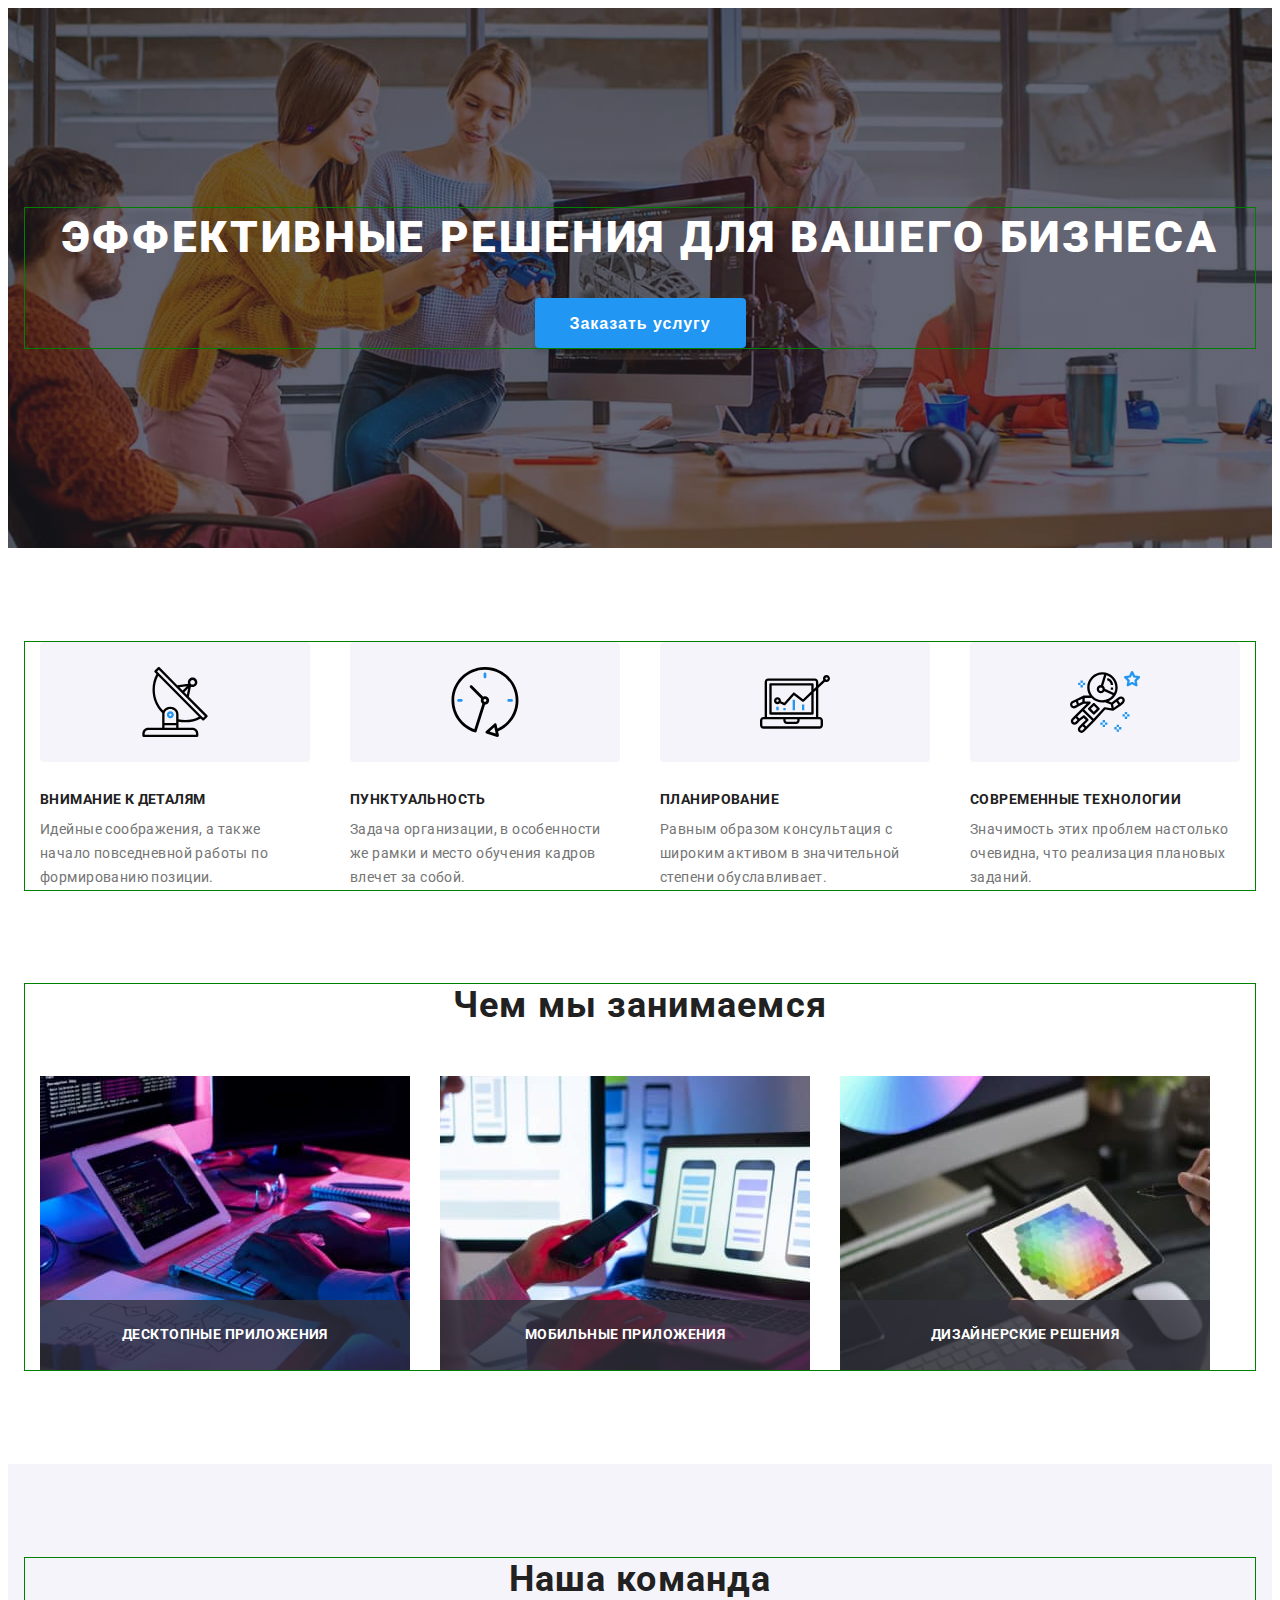
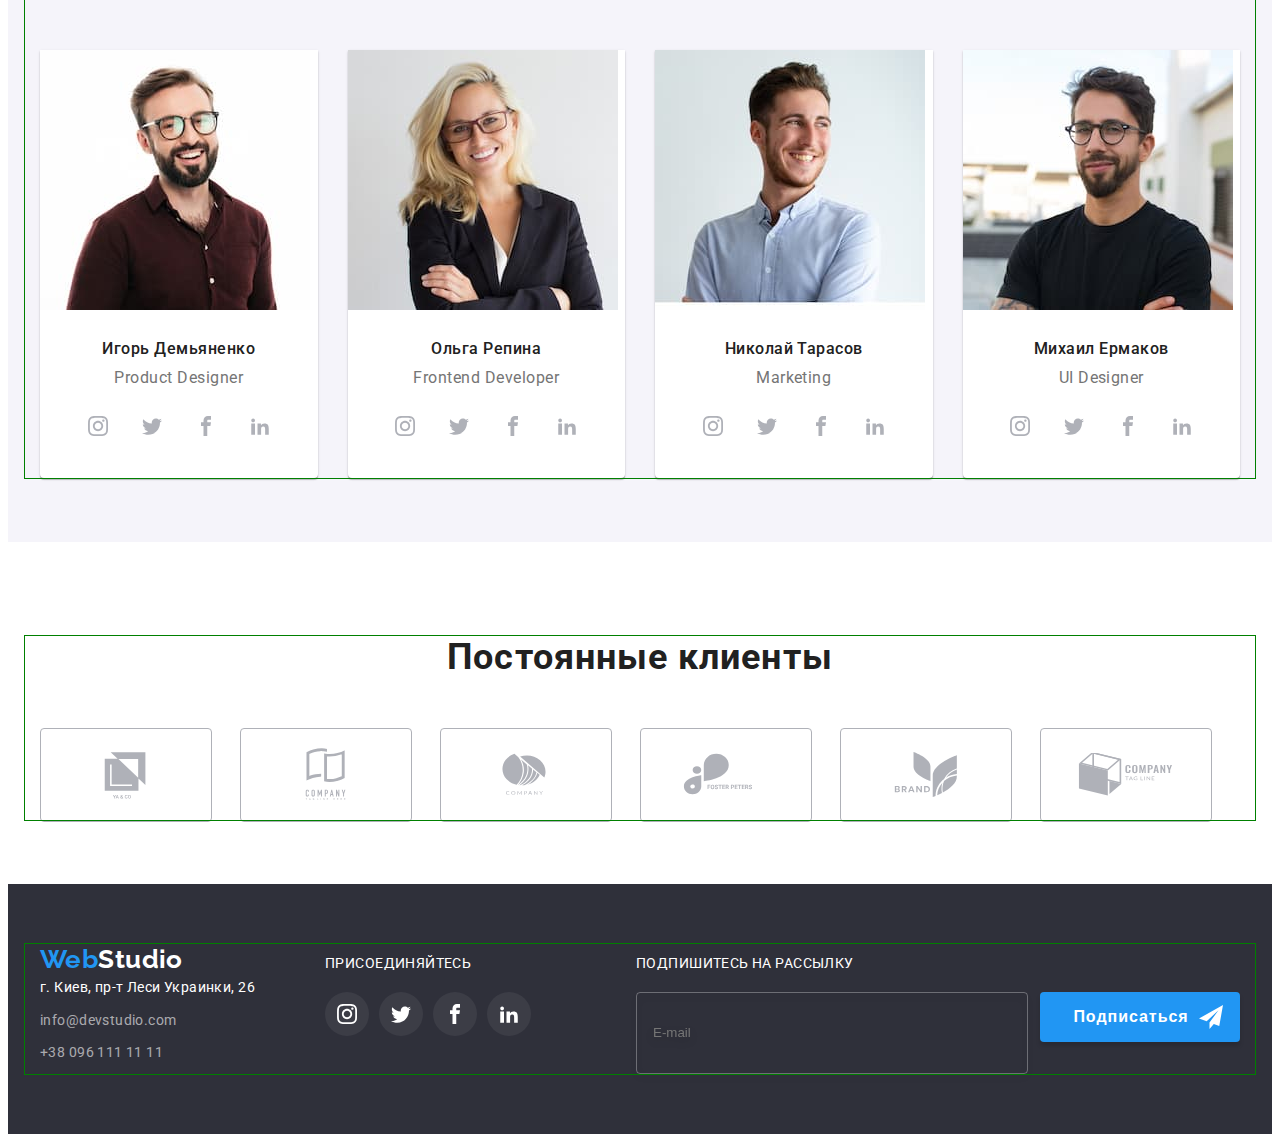
==== index.html @ 15cbffba "создает адаптив" ====
<!DOCTYPE html>
<html lang="ru">
  <head>
    <meta charset="UTF-8" />
    <meta http-equiv="X-UA-Compatible" content="IE=edge" />
    <meta name="viewport" content="width=, initial-scale=1.0" />
    <title>Студия</title>
    <link
      href="https://fonts.googleapis.com/css2?family=Raleway:wght@700&family=Roboto:wght@400;500;700;900&display=swap"
      rel="stylesheet"
    />
    <link
      rel="stylesheet"
      href="https://cdnjs.cloudflare.com/ajax/libs/modern-normalize/1.1.0/modern-normalize.min.css"
      integrity="sha512-wpPYUAdjBVSE4KJnH1VR1HeZfpl1ub8YT/NKx4PuQ5NmX2tKuGu6U/JRp5y+Y8XG2tV+wKQpNHVUX03MfMFn9Q=="
      crossorigin="anonymous"
      referrerpolicy="no-referrer"
    />
    <link rel="stylesheet" href="./css/style.css" />
    <link rel="stylesheet" href="./css/main.min.css" />
  </head>
  <body>
    <!--навігація сайту-->
    <!-- <header class="header">
      <div class="container container__header">
        <nav class="nav">
          <a href="/" class="logo"
            >Web<span class="logo__darck">Studio</span>
          </a>
          <ul class="site-nav">
            <li class="site-nav__item">
              <a
                href="./index.html"
                class="site-nav__link site-nav__link-current"
                >Студия</a
              >
            </li>
            <li class="site-nav__item">
              <a href="./portfolio.html" class="site-nav__link">Портфолио</a>
            </li>
            <li class="site-nav__item">
              <a href="#" class="site-nav__link">Контакти</a>
            </li>
          </ul>
        </nav>

        <ul class="contacts">
          <li class="contact__item">
            <a href="mailto:info@devstudio.com" class="contact__link">
              <svg class="contact__icon" width="16" height="12">
                <use href="./images/icons.svg#icon-mail"></use>
              </svg>
              info@devstudio.com</a
            >
          </li>
          <li class="contact__item">
            <a href="tel:+380961111111" class="contact__link">
              <svg class="contact__icon" width="10" height="16">
                <use href="./images/icons.svg#icon-tel"></use>
              </svg>
              +38 096 111 11 11</a
            >
          </li>
        </ul>
      </div>
    </header> -->

    <!--main-->

    <main>
      <section class="hero-content">
        <div class="container">
          <h1 class="hero-content__title">
            Эффективные решения для вашего бизнеса
          </h1>
          <button type="button" class="btn" data-modal-open>
            Заказать услугу
          </button>
        </div>
      </section>

      <section class="section">
        <div class="container">
          <h2 class="section__title visually-hidden">Особенности</h2>
          <ul class="preference">
            <li class="preference__item">
              <div class="preference__box">
                <svg width="70" height="70">
                  <use href="./images/icons.svg#icon-antenna-1"></use>
                </svg>
              </div>
              <h3 class="preference__title">Внимание к деталям</h3>
              <p class="preference__text">
                Идейные соображения, а также начало повседневной работы по
                формированию позиции.
              </p>
            </li>
            <li class="preference__item">
              <div class="preference__box">
                <svg width="70" height="70">
                  <use href="./images/icons.svg#icon-clock"></use>
                </svg>
              </div>
              <h3 class="preference__title">Пунктуальность</h3>
              <p class="preference__text">
                Задача организации, в особенности же рамки и место обучения
                кадров влечет за собой.
              </p>
            </li>
            <li class="preference__item">
              <div class="preference__box">
                <svg width="70" height="70">
                  <use href="./images/icons.svg#icon-vector"></use>
                </svg>
              </div>
              <h3 class="preference__title">Планирование</h3>
              <p class="preference__text">
                Равным образом консультация с широким активом в значительной
                степени обуславливает.
              </p>
            </li>
            <li class="preference__item">
              <div class="preference__box">
                <svg width="70" height="70">
                  <use href="./images/icons.svg#icon-astronaut"></use>
                </svg>
              </div>
              <h3 class="preference__title">Современные технологии</h3>
              <p class="preference__text">
                Значимость этих проблем настолько очевидна, что реализация
                плановых заданий.
              </p>
            </li>
          </ul>
        </div>
      </section>

      <!------НАШИ РАБОТЫ-------->

      <section class="section section--no-padding-top section__employment">
        <div class="container">
          <h2 class="section__title">Чем мы занимаемся</h2>

          <ul class="employment">
            <li class="employment__item">
              <img
                src="./images/img-1.jpg"
                alt="Десктопные приложения"
                width="370"
              />
              <h3 class="employment__title">Десктопные приложения</h3>
            </li>
            <li class="employment__item">
              <img
                src="./images/img-2.jpg"
                alt="Мобильные приложения"
                width="370"
              />
              <h3 class="employment__title">Мобильные приложения</h3>
            </li>
            <li class="employment__item">
              <img
                src="./images/img-3.jpg"
                alt="Дизайнерские решения"
                width="370"
              />
              <h3 class="employment__title">Дизайнерские решения</h3>
            </li>
          </ul>
        </div>
      </section>

      <!--команда-->

      <section class="section section--other-bcg">
        <div class="container">
          <h2 class="section__title">Наша команда</h2>
          <ul class="team">
            <li class="team__item">
              <img
                src="./images/img-4.jpg"
                alt="фото Игоря Демьяненко"
                width=""
                class="team__foto"
              />
              <div class="team__box">
                <h3 class="team__title">Игорь Демьяненко</h3>
                <p class="team__text">Product Designer</p>

                <ul class="soc-list">
                  <li class="soc-list__item">
                    <a href="" class="soc-list__link">
                      <svg class="soc-list__icon" width="20" height="20">
                        <use href="./images/icons.svg#icon-instagram"></use>
                      </svg>
                    </a>
                  </li>

                  <li class="soc-list__item">
                    <a href="" class="soc-list__link">
                      <svg class="soc-list__icon" width="20" height="20">
                        <use href="./images/icons.svg#icon-twitter1"></use>
                      </svg>
                    </a>
                  </li>

                  <li class="soc-list__item">
                    <a href="" class="soc-list__link">
                      <svg class="soc-list__icon" width="20" height="20">
                        <use href="./images/icons.svg#icon-facebook1"></use>
                      </svg>
                    </a>
                  </li>

                  <li class="soc-list__item">
                    <a href="" class="soc-list__link">
                      <svg class="soc-list__icon" width="20" height="20">
                        <use href="./images/icons.svg#icon-linkedin"></use>
                      </svg>
                    </a>
                  </li>
                </ul>
              </div>
            </li>
            <li class="team__item">
              <img
                src="./images/img-5.jpg"
                alt="фото Ольги Репиной"
                width="270"
              />
              <div class="team__box">
                <h3 class="team__title">Ольга Репина</h3>
                <p class="team__text">Frontend Developer</p>

                <ul class="soc-list">
                  <li class="soc-list__item">
                    <a href="" class="soc-list__link">
                      <svg class="soc-list__icon" width="20" height="20">
                        <use href="./images/icons.svg#icon-instagram"></use>
                      </svg>
                    </a>
                  </li>

                  <li class="soc-list__item">
                    <a href="" class="soc-list__link">
                      <svg class="soc-list__icon" width="20" height="20">
                        <use href="./images/icons.svg#icon-twitter1"></use>
                      </svg>
                    </a>
                  </li>

                  <li class="soc-list__item">
                    <a href="" class="soc-list__link">
                      <svg class="soc-list__icon" width="20" height="20">
                        <use href="./images/icons.svg#icon-facebook1"></use>
                      </svg>
                    </a>
                  </li>

                  <li class="soc-list__item">
                    <a href="" class="soc-list__link">
                      <svg class="soc-list__icon" width="20" height="20">
                        <use href="./images/icons.svg#icon-linkedin"></use>
                      </svg>
                    </a>
                  </li>
                </ul>
              </div>
            </li>
            <li class="team__item">
              <img
                src="./images/img-6.jpg"
                alt="фото Николая Тарасова"
                width="270"
              />
              <div class="team__box">
                <h3 class="team__title">Николай Тарасов</h3>
                <p class="team__text">Marketing</p>

                <ul class="soc-list">
                  <li class="soc-list__item">
                    <a href="" class="soc-list__link">
                      <svg class="soc-list__icon" width="20" height="20">
                        <use href="./images/icons.svg#icon-instagram"></use>
                      </svg>
                    </a>
                  </li>

                  <li class="soc-list__item">
                    <a href="" class="soc-list__link">
                      <svg class="soc-list__icon" width="20" height="20">
                        <use href="./images/icons.svg#icon-twitter1"></use>
                      </svg>
                    </a>
                  </li>

                  <li class="soc-list__item">
                    <a href="" class="soc-list__link">
                      <svg class="soc-list__icon" width="20" height="20">
                        <use href="./images/icons.svg#icon-facebook1"></use>
                      </svg>
                    </a>
                  </li>

                  <li class="soc-list__item">
                    <a href="" class="soc-list__link">
                      <svg class="soc-list__icon" width="20" height="20">
                        <use href="./images/icons.svg#icon-linkedin"></use>
                      </svg>
                    </a>
                  </li>
                </ul>
              </div>
            </li>
            <li class="team__item">
              <img
                src="./images/img-7.jpg"
                alt="фото Михаила Ермакова"
                width="270"
              />
              <div class="team__box">
                <h3 class="team__title">Михаил Ермаков</h3>
                <p class="team__text">UI Designer</p>

                <ul class="soc-list">
                  <li class="soc-list__item">
                    <a href="" class="soc-list__link">
                      <svg class="soc-list__icon" width="20" height="20">
                        <use href="./images/icons.svg#icon-instagram"></use>
                      </svg>
                    </a>
                  </li>

                  <li class="soc-list__item">
                    <a href="" class="soc-list__link">
                      <svg class="soc-list__icon" width="20" height="20">
                        <use href="./images/icons.svg#icon-twitter1"></use>
                      </svg>
                    </a>
                  </li>

                  <li class="soc-list__item">
                    <a href="" class="soc-list__link">
                      <svg class="soc-list__icon" width="20" height="20">
                        <use href="./images/icons.svg#icon-facebook1"></use>
                      </svg>
                    </a>
                  </li>

                  <li class="soc-list__item">
                    <a href="" class="soc-list__link">
                      <svg class="soc-list__icon" width="20" height="20">
                        <use href="./images/icons.svg#icon-linkedin"></use>
                      </svg>
                    </a>
                  </li>
                </ul>
              </div>
            </li>
          </ul>
        </div>
      </section>

      <!--клиенты-->

      <section class="section">
        <div class="container">
          <h2 class="section__title">Постоянные клиенты</h2>
          <ul class="clients">
            <li class="client__item">
              <a href="" class="client__link">
                <svg width="106" height="60">
                  <use href="./images/icons.svg#icon-logo-ya"></use>
                </svg>
              </a>
            </li>
            <li class="client__item">
              <a href="" class="client__link">
                <svg width="106" height="60">
                  <use href="./images/icons.svg#icon-logo-tagline"></use>
                </svg>
              </a>
            </li>
            <li class="client__item">
              <a href="" class="client__link">
                <svg width="106" height="60">
                  <use href="./images/icons.svg#icon-logo-company"></use>
                </svg>
              </a>
            </li>
            <li class="client__item">
              <a href="" class="client__link">
                <svg width="106" height="60">
                  <use href="./images/icons.svg#icon-logo-foster"></use>
                </svg>
              </a>
            </li>
            <li class="client__item">
              <a href="" class="client__link">
                <svg width="106" height="60">
                  <use href="./images/icons.svg#icon-logo-brand"></use>
                </svg>
              </a>
            </li>
            <li class="client__item">
              <a href="" class="client__link">
                <svg width="106" height="60">
                  <use href="./images/icons.svg#icon-logo-tag"></use>
                </svg>
              </a>
            </li>
          </ul>
        </div>
      </section>
    </main>

    <!--футер контактні дані-->
    <footer class="footer">
      <div class="container container__footer">
        <div class="footer--flax">
          <div class="footer-soc">
            <a href="/" class="logo logo__light--nopadding"
              >Web<span class="logo__light">Studio</span></a
            >
            <address class="address">
              <ul class="address-list">
                <li class="address-list__item">
                  <a class="address-list__link--map" href="">
                    г. Киев, пр-т Леси Украинки, 26</a
                  >
                </li>
                <li class="address-list__item">
                  <a class="address-list__link" href="mailto:info@devstudio.com"
                    >info@devstudio.com</a
                  >
                </li>
                <li class="address-list__item">
                  <a class="address-list__link" href="tel:+380961111111"
                    >+38 096 111 11 11</a
                  >
                </li>
              </ul>
            </address>
          </div>

          <div class="soc-tumb">
            <div>
              <p class="footer__text">Присоединяйтесь</p>
              <ul class="soc-list-footer">
                <li class="soc-list-footer__item">
                  <a href="" class="soc-list-footer__link">
                    <svg class="soc-list-footer__icon" width="20" height="20">
                      <use href="./images/icons.svg#icon-instagram"></use>
                    </svg>
                  </a>
                </li>

                <li class="soc-list-footer__item">
                  <a href="" class="soc-list-footer__link">
                    <svg class="soc-list-footer__icon" width="20" height="20">
                      <use href="./images/icons.svg#icon-twitter1"></use>
                    </svg>
                  </a>
                </li>

                <li class="soc-list-footer__item">
                  <a href="" class="soc-list-footer__link">
                    <svg class="soc-list-footer__icon" width="20" height="20">
                      <use href="./images/icons.svg#icon-facebook1"></use>
                    </svg>
                  </a>
                </li>

                <li class="soc-list-footer__item">
                  <a href="" class="soc-list-footer__link">
                    <svg class="soc-list-footer__icon" width="20" height="20">
                      <use href="./images/icons.svg#icon-linkedin"></use>
                    </svg>
                  </a>
                </li>
              </ul>
            </div>
          </div>
        </div>

        <div class="footer-sub-input">
          <form>
            <p class="footer__text">Подпишитесь на рассылку</p>
            <div class="footer-field">
              <label class="footer-input-lable" for="e-mail"></label>
              <input
                type="text"
                class="footer-input"
                name="e-mail"
                placeholder="E-mail"
                required
                minlength="5"
                title=""
                id="E-mail"
                autocomplete="off"
              />
              <button type="submit" class="btn footer-btn-icon">
                Подписаться
                <svg class="btn-icon" width="24" height="24">
                  <use href="./images/icons.svg#icon-send"></use>
                </svg>
              </button>
            </div>
          </form>
        </div>
      </div>
    </footer>

    <div class="backdrop is-hidden" data-modal>
      <div class="modal">
        <button type="button" class="btn-close" data-modal-close>
          <svg width="11" height="11">
            <use href="./images/icons.svg#icon-close"></use>
          </svg>
        </button>
        <p class="modal-title">Оставьте свои данные, мы вам перезвоним</p>
        <form class="modal-form">
          <div class="modal-field">
            <label class="modal-lable" for="user-name">Имя</label>
            <div class="modal-input-svg">
              <input
                type="text"
                class="modal-input"
                name="user-name"
                placeholder=" "
                required
                minlength="2"
                title="Фамилия Имя"
                id="user-name"
                autofocus="on"
              />
              <svg class="modal-icon" width="18" height="18">
                <use href="./images/icons.svg#icon-name"></use>
              </svg>
            </div>
          </div>
          <div class="modal-field">
            <label class="modal-lable" for="user-phone">Телефон</label>
            <div class="modal-input-svg">
              <input
                type="tel"
                class="modal-input"
                name="user-phone"
                placeholder=" "
                required
                minlength="10"
                title="+38 050 11 11 111"
                id="user-phone"
              />
              <svg class="modal-icon" width="18" height="18">
                <use href="./images/icons.svg#icon-phone"></use>
              </svg>
            </div>
          </div>
          <div class="modal-field">
            <label class="modal-lable" for="user-mail">Почта</label>
            <div class="modal-input-svg">
              <input
                type="mail"
                class="modal-input"
                name="user-mail"
                placeholder=" "
                required
                minlength="5"
                title="name@mail.com"
                id="user-mail"
                autocomplete="off"
              />
              <svg class="modal-icon" width="18" height="18">
                <use href="./images/icons.svg#icon-email"></use>
              </svg>
            </div>
          </div>

          <div class="modal-field textarea">
            <label class="modal-lable" for="modal-area">Коментарий</label>
            <textarea
              class="modal-area"
              name="user-text"
              placeholder="Введите текст"
              id="modal-area"
            ></textarea>
          </div>

          <div class="modal-field checkbox">
            <label class="check-text">
              <input
                type="checkbox"
                class="input-check"
                name="policy"
                value="policy"
              />

              <svg class="checkbox-svg" width="11" height="8">
                <use href="./images/icons.svg#icon-check"></use></svg
              >Соглашаюсь с рассылкой и принимаю &nbsp;<a
                href=""
                class="modal-link"
                >Условия договора</a
              >
            </label>
          </div>
          <button type="submit" class="btn btn-send">Отправить</button>
        </form>
      </div>
    </div>

    <script src="./js/modal.js"></script>
  </body>
</html>
---- css/main.min.css ----
:root{--primary-color-text: #757575;--color-accent: #2196f3;--color-title: #212121;--bgc-dark: #2f303a;--bgc-light: #f5f4fa;--bgc-wight: #ffffff;--backdown-tipical: 94px;--card-set-gap: 30px;--time-transition: 250ms;--backdown-small: 60px}.container{width:100%;padding-left:15px;padding-right:15px;margin-left:auto;margin-right:auto;outline:1px solid green}@media screen and (min-width: 480px){.container{max-width:480px}}@media screen and (min-width: 768px){.container{max-width:768px}}@media screen and (min-width: 1200px){.container{max-width:1200px}}.container__footer{text-align:center}@media screen and (min-width: 1200px){.container__footer{display:flex;align-items:baseline;justify-content:space-between;text-align:left}}.section{padding-top:var(--backdown-small);padding-bottom:var(--backdown-small)}@media screen and (min-width: 1200px){.section{padding-top:var(--backdown-tipical);padding-bottom:var(--backdown-tipical)}}.section__title{font-weight:700;font-size:28px;line-height:33px;letter-spacing:0.03em;text-align:center;margin-bottom:30px;color:var(--color-title)}@media screen and (min-width: 1200px){.section__title{font-size:36px;line-height:1.17;margin-bottom:50px}}.section--other-bcg{background-color:#f5f4fa}.section__employment{display:none}@media screen and (min-width: 1200px){.section__employment{display:block}}h1,h2,h3,h4,li,p{margin:0}ul{margin:0;padding-left:0;list-style:none;text-decoration:none}a{text-decoration:none;display:inline-block}img{display:block;max-width:100%;height:auto}.section--no-padding-top{padding-top:0}body{font-family:"Roboto", sans-serif;color:var(--primary-color-text);font-size:14px;line-height:1.71;letter-spacing:0.03em}.visually-hidden{position:absolute;clip:rect(0 0 0 0);width:1px;height:1px;margin:-1px;border:0;padding:0}.is-hidden{opacity:0;pointer-events:none;visibility:hidden}.btn{background-color:var(--color-accent);border:1px solid transparent;font-weight:700;font-size:16px;line-height:1.87;letter-spacing:0.06em;min-width:200px;height:50px;box-shadow:0px 4px 4px rgba(0,0,0,0.15);border-radius:4px;padding:10px 34px;color:#ffffff;cursor:pointer;transition:background-color var(--time-transition) cubic-bezier(0.4, 0, 0.2, 1)}.btn:hover,.btn:focus{background-color:#188ce8}.footer-btn-icon{display:inline-flex;width:200px;align-items:center;justify-content:center;margin-left:12px;padding-right:13px;padding-left:29px}.btn-icon{margin-left:10px}.btn-close{position:absolute;top:8px;right:8px;cursor:pointer;display:flex;align-items:center;justify-content:center;margin:0;padding:0;fill:#000000;border:1px solid rgba(0,0,0,0.1);background-color:transparent;border-radius:50%;width:30px;height:30px}.btn-send{display:block;margin-right:auto;margin-left:auto}.button-list{display:flex;flex-wrap:wrap}@media screen and (max-width: 767px){.button-list{margin-bottom:70px}}@media screen and (min-width: 767px){.button-list{justify-content:center;margin-bottom:50px}}.button-item:not(:last-child){margin-right:8px;margin-bottom:15px}.button{font-family:"Roboto", sans-serif;font-weight:500;font-size:16px;line-height:1.63;letter-spacing:0.03em;border:1px solid transparent;border-radius:4px;min-width:73px;padding:6px 22px;background-color:#f5f4fa;cursor:pointer;transition:background-color var(--time-transition) cubic-bezier(0.4, 0, 0.2, 1),color var(--time-transition) cubic-bezier(0.4, 0, 0.2, 1),box-shadow var(--time-transition) cubic-bezier(0.4, 0, 0.2, 1)}.button:hover,.button:focus{background-color:#2196f3;color:#ffffff;box-shadow:0px 3px 1px rgba(0,0,0,0.1),0px 1px 2px rgba(0,0,0,0.08),0px 2px 2px rgba(0,0,0,0.12)}.header{border-bottom:1px solid #ececec}.container__header,.site-nav{display:flex;align-items:center}.nav{display:flex;margin-right:auto}.site-nav__item:not(:last-child){margin-right:40px}.site-nav__link{font-weight:500;font-size:14px;line-height:1.2;letter-spacing:0.02em;color:var(--color-title);transition:color var(--time-transition) cubic-bezier(0.4, 0, 0.2, 1)}.site-nav__link:hover,.site-nav__link:focus{color:var(--color-accent)}.site-nav__link-current{color:var(--color-accent)}.site-nav__link-current{position:relative}.site-nav__link-current::after{position:absolute;display:block;content:"";width:100%;height:4px;background-color:var(--color-accent);border-radius:2px;left:0;bottom:-32px}.contacts{display:flex;align-items:center;justify-content:center}.contact__item:not(:last-child){margin-right:50px}.contact__link{display:flex;align-items:center;font-weight:500;font-size:14px;line-height:1.14;letter-spacing:0.02em;color:var(--primary-color-text);transition:color var(--time-transition) cubic-bezier(0.4, 0, 0.2, 1)}.contact__link:hover,.contact__link:focus{color:var(--color-accent)}.contact__icon{display:flex;align-items:center;justify-content:center;fill:var(--primary-color-text);margin-right:10px;transition:fill var(--time-transition) cubic-bezier(0.4, 0, 0.2, 1)}.contact__link:hover .contact__icon,.contact__link:focus .contact__icon{fill:var(--color-accent)}.logo{font-family:"Raleway";font-weight:700;font-size:26px;line-height:1.19;padding-top:24px;padding-bottom:25px;margin-right:93px;display:inline-block;color:var(--color-accent)}.logo__darck{color:#000000}.logo__light{color:#ffffff}.logo__light--nopadding{padding:0px;margin-right:0}.hero-content{padding-top:118px;padding-bottom:118px;background-color:var(--bgc-dark);text-align:center;background-image:linear-gradient(to right, rgba(47,48,58,0.4), rgba(47,48,58,0.4)),url("../images/hero-img.jpg ");background-position:center;background-size:cover;background-repeat:no-repeat;margin-left:auto;margin-right:auto}@media screen and (min-width: 480px){.hero-content{max-width:480px}}@media screen and (min-width: 768px){.hero-content{max-width:768px}}@media screen and (min-width: 1200px){.hero-content{max-width:1600px;padding-top:200px;padding-bottom:200px}}.hero-content__title{font-weight:900;font-size:26px;line-height:1.62;letter-spacing:0.06em;text-transform:uppercase;margin-left:auto;margin-right:auto;margin-bottom:30px;color:#ffffff}@media screen and (min-width: 1200px){.hero-content__title{font-size:44px;line-height:1.36;letter-spacing:0.06em}}.preference{padding-left:0;justify-content:space-between}@media screen and (min-width: 768px){.preference{display:flex;flex-wrap:wrap}}.preference__box{display:flex;align-items:center;justify-content:center;background-color:var(--bgc-light);height:120px;margin-bottom:30px;border-radius:4px}@media screen and (min-width: 480px){.preference__box{max-width:450px}}@media screen and (min-width: 768px){.preference__box{display:flex;flex-wrap:wrap;max-width:354px}}@media screen and (min-width: 1200px){.preference__box{max-width:270px}}.preference__title{font-weight:700;font-size:14px;line-height:1.14;text-transform:uppercase;margin-bottom:10px;color:var(--color-title)}@media screen and (max-width: 767px){.preference__title{text-align:center}}@media screen and (min-width: 480px){.preference__text{max-width:450px}}@media screen and (min-width: 768px){.preference__text{max-width:354px}}@media screen and (min-width: 1200px){.preference__text{max-width:270px}}.employment{display:flex;margin-right:-30px}.employment__item{position:relative;margin-right:30px}.employment__title{position:absolute;text-align:center;text-transform:uppercase;width:100%;font-weight:700;font-size:14px;line-height:1.14;text-align:center;letter-spacing:0.03em;padding-top:27px;padding-bottom:27px;background:rgba(47,48,58,0.8);bottom:0;left:0;color:#ffffff}@media screen and (min-width: 768px){.team{display:flex;flex-wrap:wrap;margin-right:-30px;margin-bottom:-30px}}.team__item{background-color:#ffffff;box-shadow:0px 1px 3px rgba(0,0,0,0.12),0px 1px 1px rgba(0,0,0,0.14),0px 2px 1px rgba(0,0,0,0.2);border-radius:0px 0px 4px 4px;width:100%}@media screen and (max-width: 1200px){.team__item{margin-bottom:30px}}@media screen and (min-width: 768px){.team__item{margin-right:30px;width:calc(100% / 2 - 30px)}}@media screen and (min-width: 1200px){.team__item{flex-basis:calc(100% / 4 - var(--card-set-gap))}}.team__box{padding-top:var(--card-set-gap);padding-bottom:var(--card-set-gap);padding-right:32px;padding-left:32px;text-align:center}.team__title{font-weight:500;font-size:16px;line-height:1.18;letter-spacing:0.03em;color:var(--color-title)}.team__text{font-size:16px;line-height:1.18;letter-spacing:0.03em;color:var(--primary-color-text);margin-top:10px}.clients{display:flex;flex-wrap:wrap;margin-right:-30px;margin-bottom:-30px}.client__item{height:92px;margin-right:30px;margin-bottom:30px}@media screen and (min-width: 480px){.client__item{width:calc(100% / 2 - 30px)}}@media screen and (min-width: 768px){.client__item{width:calc(100% / 3 - 30px)}}@media screen and (min-width: 1200px){.client__item{width:170px;margin-bottom:0px}.client__item:not(:last-child){margin-right:30px}}.client__link{display:flex;align-items:center;justify-content:center;border:1px solid #afb1b8;border-radius:4px;fill:#afb1b8;width:100%;height:100%;transition:fill var(--time-transition) cubic-bezier(0.4, 0, 0.2, 1),border-color var(--time-transition) cubic-bezier(0.4, 0, 0.2, 1)}.client__link:hover,.client__link:focus{fill:var(--color-accent);border-color:var(--color-accent)}.soc-list{display:flex;justify-content:center;margin-top:16px}.soc-list__item+.soc-list__item{margin-left:10px}.soc-list__link{display:flex;align-items:center;justify-content:center;width:44px;height:44px;border-radius:50%;color:#afb1b8;transition:color var(--time-transition) cubic-bezier(0.4, 0, 0.2, 1),background-color var(--time-transition) cubic-bezier(0.4, 0, 0.2, 1)}.soc-list__link:hover,.soc-list__link:focus{color:#ffffff;background-color:var(--color-accent)}.soc-list__icon{fill:currentColor}@media screen and (max-width: 767px){.soc-tumb{margin-bottom:60px}}@media screen and (min-width: 1200px){.soc-tumb{margin-left:70px}}.footer{background-color:var(--bgc-dark);padding-top:60px;padding-bottom:60px}.footer__text{line-height:1.14;letter-spacing:0.03em;text-transform:uppercase;color:#ffffff;margin-bottom:20px}@media screen and (min-width: 768px){.footer--flax{display:flex;justify-content:space-between;align-items:baseline;padding-left:76px;padding-right:89px;margin-bottom:60px}}@media screen and (min-width: 1200px){.footer--flax{margin-bottom:0;padding:0}}@media screen and (max-width: 767px){.footer-soc{margin-bottom:60px}}.soc-list-footer{display:flex;justify-content:center;margin-top:20px}.soc-list-footer__link{display:flex;align-items:center;justify-content:center;width:44px;height:44px;border-radius:50%;background-color:#ffffff10;color:#ffffff;transition:background-color var(--time-transition) cubic-bezier(0.4, 0, 0.2, 1)}.soc-list-footer__link:hover,.soc-list-footer__link:focus{background-color:var(--color-accent)}.soc-list-footer__item:not(:last-child){margin-right:10px}.soc-list-footer__icon{fill:currentColor}.address{font-style:normal}.address-list__link--map{color:#ffffff;transition:color var(--time-transition) cubic-bezier(0.4, 0, 0.2, 1)}.address-list__link--map:hover{color:rgba(255,255,255,0.6)}.address-list__item{margin-bottom:9px}.address-list__item:last-child{margin-bottom:0}.address-list__link{color:rgba(255,255,255,0.6);transition:color var(--time-transition) cubic-bezier(0.4, 0, 0.2, 1)}.address-list__link:hover,.address-list__link:focus{color:#ffffff}.backdrop{position:fixed;width:100%;height:100%;top:0;left:0;background-color:rgba(0,0,0,0.1);box-shadow:0px 1px 3px rgba(0,0,0,0.12),0px 1px 1px rgba(0,0,0,0.14),0px 2px 1px rgba(0,0,0,0.2);border-radius:4px;transition:transform var(--time-transition),opacity var(--time-transition),visibility var(--time-transition)}.backdrop.is-hidden .modal{transform:scale(0.5) rotate(290deg) translate(120%, -130%)}.modal{position:absolute;top:50%;left:50%;transition:transform var(--time-transition);transform:translate(-50%, -50%) scale(1) rotate(0);padding:40px;min-width:528px;min-height:581px;border-radius:4px;background-color:#ffffff;box-shadow:0px 1px 3px rgba(0,0,0,0.12),0px 1px 1px rgba(0,0,0,0.14),0px 2px 1px rgba(0,0,0,0.2)}.modal-form{display:block;align-items:center;justify-content:center}.modal-title{font-weight:700;font-size:20px;line-height:1.15;text-align:center;letter-spacing:0.03em;color:#212121;text-align:center;margin-bottom:14px}.modal-field:nth-child(-n+3){margin-bottom:10px}.modal-field.textarea{margin-bottom:20px}.modal-check{margin-bottom:30px}.modal-lable{position:relative;display:block;margin-bottom:4px;font-weight:400;font-size:12px;line-height:1.17;letter-spacing:0.01em}.modal-input-svg{position:relative}.modal-input{width:100%;height:40px;border:1px solid rgba(33,33,33,0.2);border-radius:4px;padding-left:42px;outline:none}.modal-input::placeholder{color:var(--primary-color-text)}.modal-input:hover,.modal-input:focus{border-color:var(--color-accent);transition:border-color var(--time-transition) cubic-bezier(0.4, 0, 0.2, 1)}.modal-icon{position:absolute;left:12px;top:50%;pointer-events:none;fill:var(--color-title);transform:translateY(-50%);transition:fill var(--time-transition) cubic-bezier(0.4, 0, 0.2, 1)}.modal-input:hover+.modal-icon,.modal-input:focus+.modal-icon{fill:var(--color-accent);transition:fill var(--time-transition) cubic-bezier(0.4, 0, 0.2, 1)}.modal-area{display:block;width:100%;height:120px;border:1px solid rgba(33,33,33,0.2);border-radius:4px;padding:12px 16px;resize:none;outline:none}.modal-area:hover,.modal-area:focus{border-color:var(--color-accent);transition:border-color var(--time-transition) cubic-bezier(0.4, 0, 0.2, 1)}.input-check{-webkit-appearance:none;-moz-appearance:none;appearance:none;position:absolute}.modal-field .modal-link{color:var(--color-accent);text-decoration:underline}.checkbox{margin-bottom:30px}.check-text{display:flex;align-items:center;justify-content:center;cursor:pointer}.check-text span{display:flex;align-items:center;justify-content:center}.checkbox-svg{width:16px;height:15px;border:1px solid var(--color-title);border-radius:2px;margin-right:7px;fill:transparent}.input-check:checked+.checkbox-svg{background-color:var(--color-accent);border:none;fill:#ffffff}.gallery{padding:0;margin:0;list-style:none;margin-top:calc(-1 * var(--card-set-gap));margin-right:calc(-1 * var(--card-set-gap))}@media screen and (min-width: 768px){.gallery{display:flex;flex-wrap:wrap}}.gallery-title{font-weight:700;font-size:18px;line-height:2;letter-spacing:0.06em;color:var(--color-title)}.gallery-item{font-size:16px;line-height:1.88;margin-top:4px;color:var(--primary-color-text)}.gallery>.card-item{display:flex;flex-direction:column;margin-right:var(--card-set-gap);margin-top:var(--card-set-gap)}@media screen and (min-width: 768px){.gallery>.card-item{flex-basis:calc(100% / 2 - var(--card-set-gap))}}@media screen and (min-width: 1200px){.gallery>.card-item{flex-basis:calc(100% / 3 - var(--card-set-gap))}}.card-link{display:block}.card-link:hover,.card-link:focus{box-shadow:0px 1px 1px rgba(0,0,0,0.12),0px 4px 4px rgba(0,0,0,0.06),1px 4px 6px rgba(0,0,0,0.16)}.card-text{position:relative;flex-grow:1;padding-top:20px;padding-right:24px;padding-bottom:20px;padding-left:24px;border:1px solid #eeeeee}.card-thumb{position:relative;overflow:hidden}.card-thumb-title{position:absolute;padding:63px 24px;top:0;left:0;width:100%;height:100%;font-weight:400;font-size:18px;line-height:1.56;background-color:rgba(33,150,243,0.9);letter-spacing:0.03em;color:#ffffff;transform:translateY(100%);transition:transform var(--time-transition) cubic-bezier(0.4, 0, 0.2, 1)}.card-link:hover .card-thumb-title,.card-link:focus .card-thumb-title{transform:translateY(0)}@media screen and (min-width: 1200px){.footer-sub-input{margin-left:93px}}.footer-field{margin-top:20px}@media screen and (min-width: 1200px){.footer-field{display:flex}}.footer-input{width:358px;height:50px;padding:15px 16px;border:1px solid rgba(255,255,255,0.3);filter:drop-shadow(0px 4px 4px rgba(0,0,0,0.15));border-radius:4px;background-color:transparent;outline:none;color:rgba(255,255,255,0.6)}@media screen and (max-width: 1199px){.footer-input{margin-bottom:20px}}@media screen and (min-width: 768px){.footer-input{display:block;margin-left:auto;margin-right:auto}}@media screen and (min-width: 1200px){.footer-input{display:inline-block;margin:0}}
/*# sourceMappingURL=main.min.css.map */
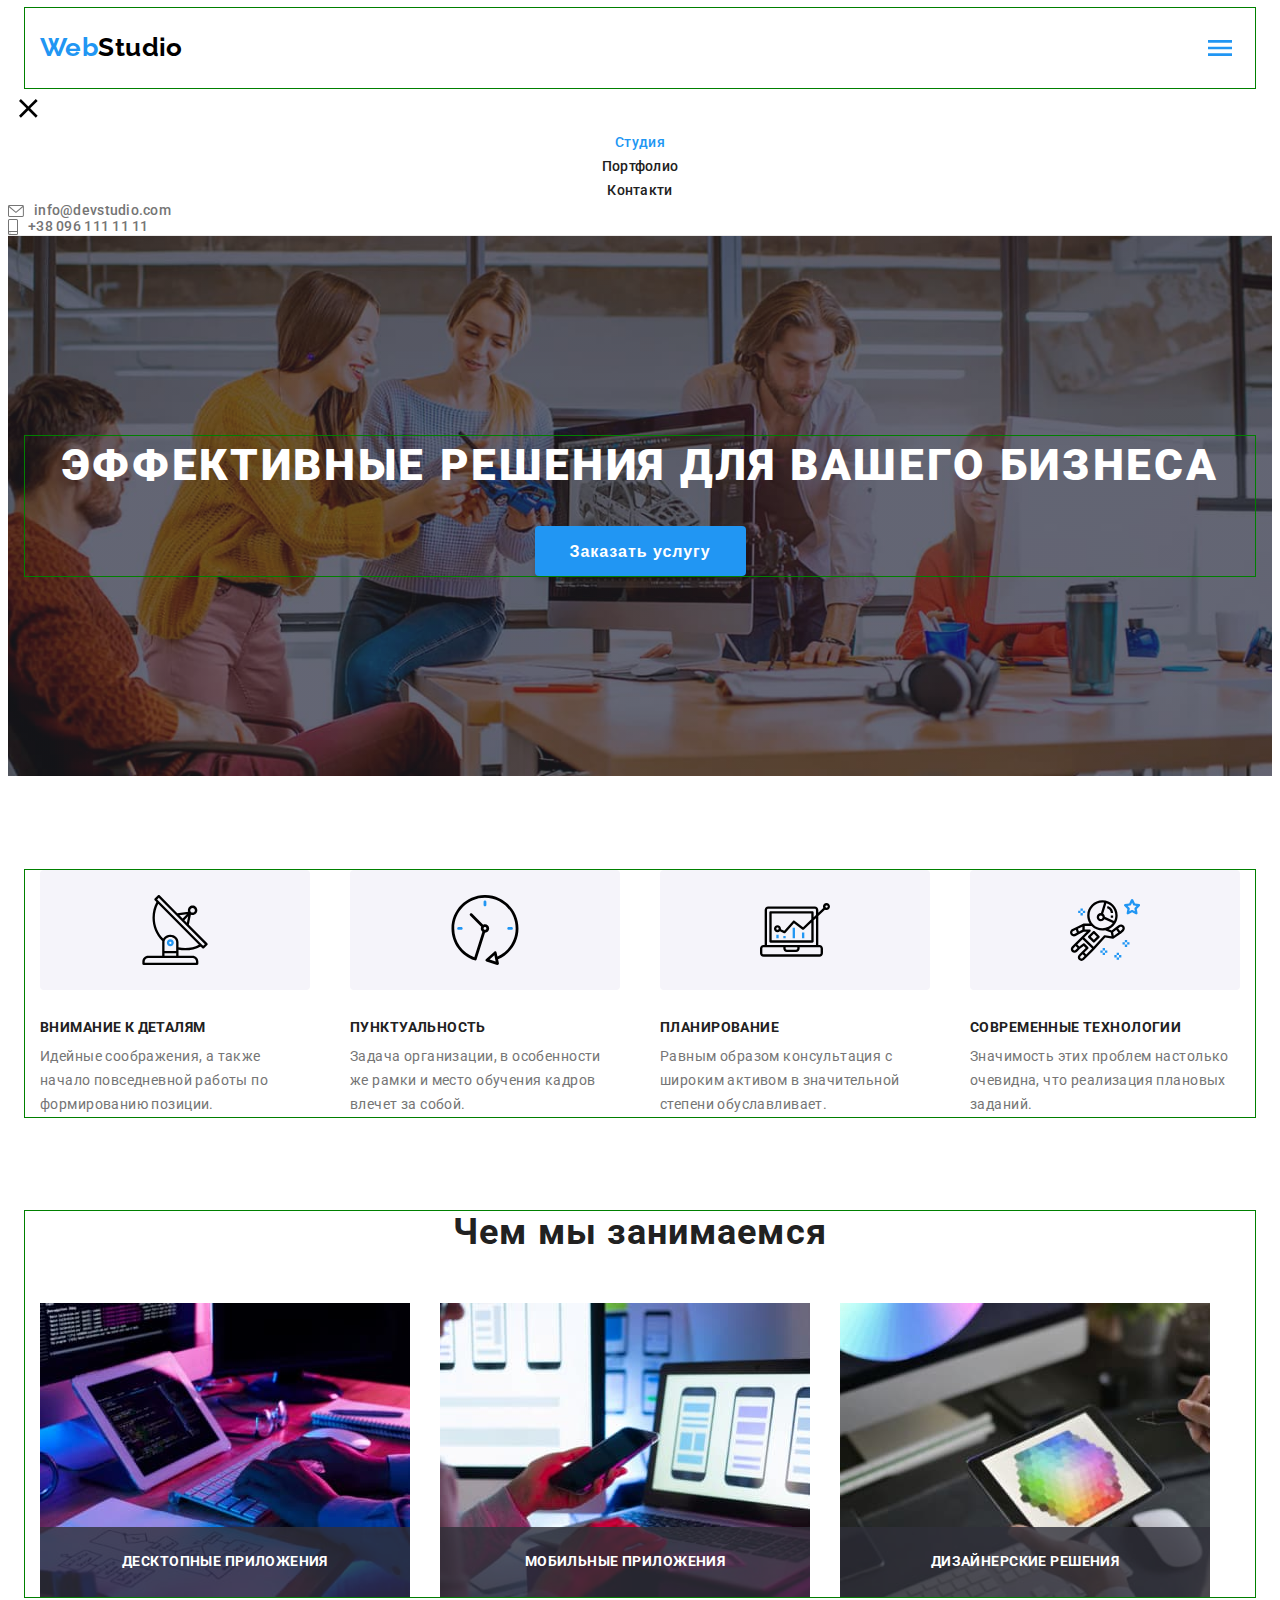
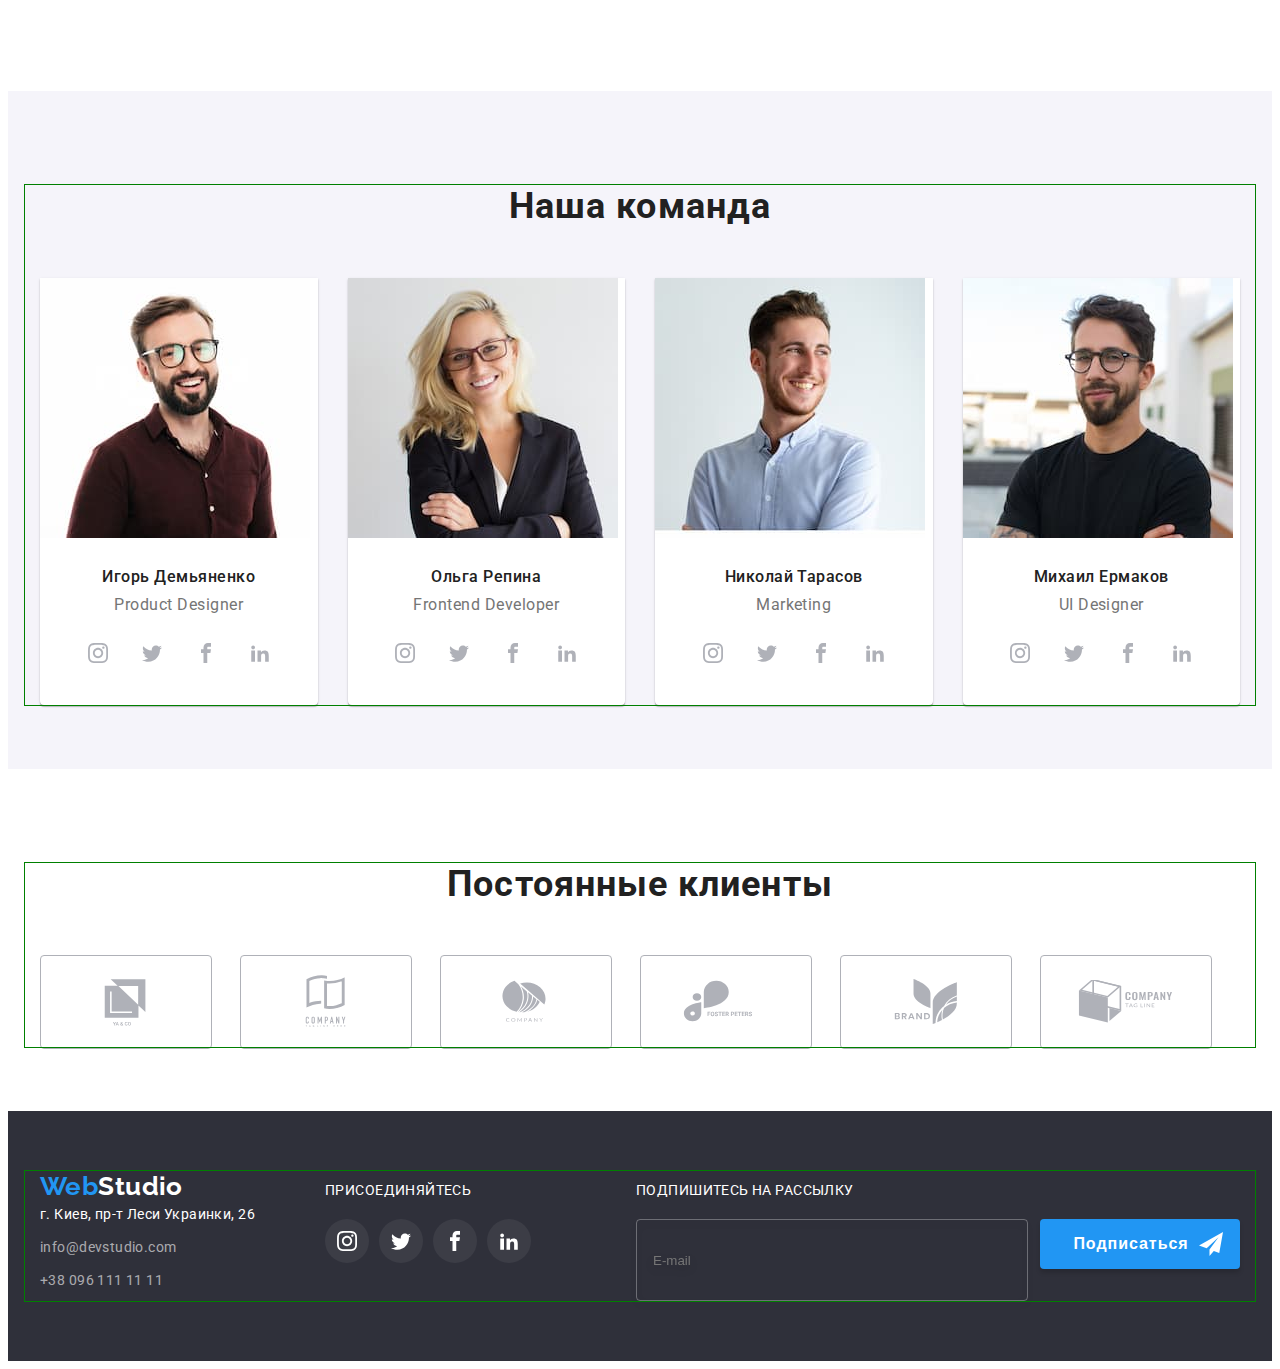
==== commit 42f4719e: "начало модальное меню" ====
--- a/index.html
+++ b/index.html
@@ -20,14 +20,14 @@
     <link rel="stylesheet" href="./css/main.min.css" />
   </head>
   <body>
-    <!--навігація сайту-->
-    <!-- <header class="header">
+    <!-- навігація сайту -->
+    <header class="header">
       <div class="container container__header">
         <nav class="nav">
           <a href="/" class="logo"
             >Web<span class="logo__darck">Studio</span>
           </a>
-          <ul class="site-nav">
+          <!-- <ul class="site-nav">
             <li class="site-nav__item">
               <a
                 href="./index.html"
@@ -41,10 +41,10 @@
             <li class="site-nav__item">
               <a href="#" class="site-nav__link">Контакти</a>
             </li>
-          </ul>
+          </ul> -->
         </nav>
 
-        <ul class="contacts">
+        <!-- <ul class="contacts">
           <li class="contact__item">
             <a href="mailto:info@devstudio.com" class="contact__link">
               <svg class="contact__icon" width="16" height="12">
@@ -61,9 +61,57 @@
               +38 096 111 11 11</a
             >
           </li>
+        </ul> -->
+        <button type="button" class="btn-menu">
+          <svg width="40" height="40">
+            <use href="./images/icons.svg#icon-menu"></use>
+          </svg>
+        </button>
+      </div>
+
+      <div class="mob-menu">
+        <button type="button" class="mob-menu__btn-close">
+          <svg width="40" height="40">
+            <use href="./images/icons.svg#icon-close-menu"></use>
+          </svg>
+        </button>
+        <ul class="mob-menu__site-nav">
+          <li class="mob-menu__site-nav--item">
+            <a
+              href="./index.html"
+              class="mob-menu__site-nav--link mob-menu__site-nav--link-current"
+              >Студия</a
+            >
+          </li>
+          <li class="mob-menu__site-nav--item">
+            <a href="./portfolio.html" class="mob-menu__site-nav--link"
+              >Портфолио</a
+            >
+          </li>
+          <li class="mob-menu__site-nav--item">
+            <a href="#" class="mob-menu__site-nav--link">Контакти</a>
+          </li>
+        </ul>
+        <ul class="mob-contacts">
+          <li class="mob-contact__item">
+            <a href="mailto:info@devstudio.com" class="mob-contact__link">
+              <svg class="mob-contact__icon" width="16" height="12">
+                <use href="./images/icons.svg#icon-mail"></use>
+              </svg>
+              info@devstudio.com</a
+            >
+          </li>
+          <li class="mob-contact__item">
+            <a href="tel:+380961111111" class="mob-contact__link">
+              <svg class="mob-contact__icon" width="10" height="16">
+                <use href="./images/icons.svg#icon-tel"></use>
+              </svg>
+              +38 096 111 11 11</a
+            >
+          </li>
         </ul>
       </div>
-    </header> -->
+    </header>
 
     <!--main-->
 
--- a/css/main.min.css
+++ b/css/main.min.css
@@ -1,2 +1,2 @@
-:root{--primary-color-text: #757575;--color-accent: #2196f3;--color-title: #212121;--bgc-dark: #2f303a;--bgc-light: #f5f4fa;--bgc-wight: #ffffff;--backdown-tipical: 94px;--card-set-gap: 30px;--time-transition: 250ms;--backdown-small: 60px}.container{width:100%;padding-left:15px;padding-right:15px;margin-left:auto;margin-right:auto;outline:1px solid green}@media screen and (min-width: 480px){.container{max-width:480px}}@media screen and (min-width: 768px){.container{max-width:768px}}@media screen and (min-width: 1200px){.container{max-width:1200px}}.container__footer{text-align:center}@media screen and (min-width: 1200px){.container__footer{display:flex;align-items:baseline;justify-content:space-between;text-align:left}}.section{padding-top:var(--backdown-small);padding-bottom:var(--backdown-small)}@media screen and (min-width: 1200px){.section{padding-top:var(--backdown-tipical);padding-bottom:var(--backdown-tipical)}}.section__title{font-weight:700;font-size:28px;line-height:33px;letter-spacing:0.03em;text-align:center;margin-bottom:30px;color:var(--color-title)}@media screen and (min-width: 1200px){.section__title{font-size:36px;line-height:1.17;margin-bottom:50px}}.section--other-bcg{background-color:#f5f4fa}.section__employment{display:none}@media screen and (min-width: 1200px){.section__employment{display:block}}h1,h2,h3,h4,li,p{margin:0}ul{margin:0;padding-left:0;list-style:none;text-decoration:none}a{text-decoration:none;display:inline-block}img{display:block;max-width:100%;height:auto}.section--no-padding-top{padding-top:0}body{font-family:"Roboto", sans-serif;color:var(--primary-color-text);font-size:14px;line-height:1.71;letter-spacing:0.03em}.visually-hidden{position:absolute;clip:rect(0 0 0 0);width:1px;height:1px;margin:-1px;border:0;padding:0}.is-hidden{opacity:0;pointer-events:none;visibility:hidden}.btn{background-color:var(--color-accent);border:1px solid transparent;font-weight:700;font-size:16px;line-height:1.87;letter-spacing:0.06em;min-width:200px;height:50px;box-shadow:0px 4px 4px rgba(0,0,0,0.15);border-radius:4px;padding:10px 34px;color:#ffffff;cursor:pointer;transition:background-color var(--time-transition) cubic-bezier(0.4, 0, 0.2, 1)}.btn:hover,.btn:focus{background-color:#188ce8}.footer-btn-icon{display:inline-flex;width:200px;align-items:center;justify-content:center;margin-left:12px;padding-right:13px;padding-left:29px}.btn-icon{margin-left:10px}.btn-close{position:absolute;top:8px;right:8px;cursor:pointer;display:flex;align-items:center;justify-content:center;margin:0;padding:0;fill:#000000;border:1px solid rgba(0,0,0,0.1);background-color:transparent;border-radius:50%;width:30px;height:30px}.btn-send{display:block;margin-right:auto;margin-left:auto}.button-list{display:flex;flex-wrap:wrap}@media screen and (max-width: 767px){.button-list{margin-bottom:70px}}@media screen and (min-width: 767px){.button-list{justify-content:center;margin-bottom:50px}}.button-item:not(:last-child){margin-right:8px;margin-bottom:15px}.button{font-family:"Roboto", sans-serif;font-weight:500;font-size:16px;line-height:1.63;letter-spacing:0.03em;border:1px solid transparent;border-radius:4px;min-width:73px;padding:6px 22px;background-color:#f5f4fa;cursor:pointer;transition:background-color var(--time-transition) cubic-bezier(0.4, 0, 0.2, 1),color var(--time-transition) cubic-bezier(0.4, 0, 0.2, 1),box-shadow var(--time-transition) cubic-bezier(0.4, 0, 0.2, 1)}.button:hover,.button:focus{background-color:#2196f3;color:#ffffff;box-shadow:0px 3px 1px rgba(0,0,0,0.1),0px 1px 2px rgba(0,0,0,0.08),0px 2px 2px rgba(0,0,0,0.12)}.header{border-bottom:1px solid #ececec}.container__header,.site-nav{display:flex;align-items:center}.nav{display:flex;margin-right:auto}.site-nav__item:not(:last-child){margin-right:40px}.site-nav__link{font-weight:500;font-size:14px;line-height:1.2;letter-spacing:0.02em;color:var(--color-title);transition:color var(--time-transition) cubic-bezier(0.4, 0, 0.2, 1)}.site-nav__link:hover,.site-nav__link:focus{color:var(--color-accent)}.site-nav__link-current{color:var(--color-accent)}.site-nav__link-current{position:relative}.site-nav__link-current::after{position:absolute;display:block;content:"";width:100%;height:4px;background-color:var(--color-accent);border-radius:2px;left:0;bottom:-32px}.contacts{display:flex;align-items:center;justify-content:center}.contact__item:not(:last-child){margin-right:50px}.contact__link{display:flex;align-items:center;font-weight:500;font-size:14px;line-height:1.14;letter-spacing:0.02em;color:var(--primary-color-text);transition:color var(--time-transition) cubic-bezier(0.4, 0, 0.2, 1)}.contact__link:hover,.contact__link:focus{color:var(--color-accent)}.contact__icon{display:flex;align-items:center;justify-content:center;fill:var(--primary-color-text);margin-right:10px;transition:fill var(--time-transition) cubic-bezier(0.4, 0, 0.2, 1)}.contact__link:hover .contact__icon,.contact__link:focus .contact__icon{fill:var(--color-accent)}.logo{font-family:"Raleway";font-weight:700;font-size:26px;line-height:1.19;padding-top:24px;padding-bottom:25px;margin-right:93px;display:inline-block;color:var(--color-accent)}.logo__darck{color:#000000}.logo__light{color:#ffffff}.logo__light--nopadding{padding:0px;margin-right:0}.hero-content{padding-top:118px;padding-bottom:118px;background-color:var(--bgc-dark);text-align:center;background-image:linear-gradient(to right, rgba(47,48,58,0.4), rgba(47,48,58,0.4)),url("../images/hero-img.jpg ");background-position:center;background-size:cover;background-repeat:no-repeat;margin-left:auto;margin-right:auto}@media screen and (min-width: 480px){.hero-content{max-width:480px}}@media screen and (min-width: 768px){.hero-content{max-width:768px}}@media screen and (min-width: 1200px){.hero-content{max-width:1600px;padding-top:200px;padding-bottom:200px}}.hero-content__title{font-weight:900;font-size:26px;line-height:1.62;letter-spacing:0.06em;text-transform:uppercase;margin-left:auto;margin-right:auto;margin-bottom:30px;color:#ffffff}@media screen and (min-width: 1200px){.hero-content__title{font-size:44px;line-height:1.36;letter-spacing:0.06em}}.preference{padding-left:0;justify-content:space-between}@media screen and (min-width: 768px){.preference{display:flex;flex-wrap:wrap}}.preference__box{display:flex;align-items:center;justify-content:center;background-color:var(--bgc-light);height:120px;margin-bottom:30px;border-radius:4px}@media screen and (min-width: 480px){.preference__box{max-width:450px}}@media screen and (min-width: 768px){.preference__box{display:flex;flex-wrap:wrap;max-width:354px}}@media screen and (min-width: 1200px){.preference__box{max-width:270px}}.preference__title{font-weight:700;font-size:14px;line-height:1.14;text-transform:uppercase;margin-bottom:10px;color:var(--color-title)}@media screen and (max-width: 767px){.preference__title{text-align:center}}@media screen and (min-width: 480px){.preference__text{max-width:450px}}@media screen and (min-width: 768px){.preference__text{max-width:354px}}@media screen and (min-width: 1200px){.preference__text{max-width:270px}}.employment{display:flex;margin-right:-30px}.employment__item{position:relative;margin-right:30px}.employment__title{position:absolute;text-align:center;text-transform:uppercase;width:100%;font-weight:700;font-size:14px;line-height:1.14;text-align:center;letter-spacing:0.03em;padding-top:27px;padding-bottom:27px;background:rgba(47,48,58,0.8);bottom:0;left:0;color:#ffffff}@media screen and (min-width: 768px){.team{display:flex;flex-wrap:wrap;margin-right:-30px;margin-bottom:-30px}}.team__item{background-color:#ffffff;box-shadow:0px 1px 3px rgba(0,0,0,0.12),0px 1px 1px rgba(0,0,0,0.14),0px 2px 1px rgba(0,0,0,0.2);border-radius:0px 0px 4px 4px;width:100%}@media screen and (max-width: 1200px){.team__item{margin-bottom:30px}}@media screen and (min-width: 768px){.team__item{margin-right:30px;width:calc(100% / 2 - 30px)}}@media screen and (min-width: 1200px){.team__item{flex-basis:calc(100% / 4 - var(--card-set-gap))}}.team__box{padding-top:var(--card-set-gap);padding-bottom:var(--card-set-gap);padding-right:32px;padding-left:32px;text-align:center}.team__title{font-weight:500;font-size:16px;line-height:1.18;letter-spacing:0.03em;color:var(--color-title)}.team__text{font-size:16px;line-height:1.18;letter-spacing:0.03em;color:var(--primary-color-text);margin-top:10px}.clients{display:flex;flex-wrap:wrap;margin-right:-30px;margin-bottom:-30px}.client__item{height:92px;margin-right:30px;margin-bottom:30px}@media screen and (min-width: 480px){.client__item{width:calc(100% / 2 - 30px)}}@media screen and (min-width: 768px){.client__item{width:calc(100% / 3 - 30px)}}@media screen and (min-width: 1200px){.client__item{width:170px;margin-bottom:0px}.client__item:not(:last-child){margin-right:30px}}.client__link{display:flex;align-items:center;justify-content:center;border:1px solid #afb1b8;border-radius:4px;fill:#afb1b8;width:100%;height:100%;transition:fill var(--time-transition) cubic-bezier(0.4, 0, 0.2, 1),border-color var(--time-transition) cubic-bezier(0.4, 0, 0.2, 1)}.client__link:hover,.client__link:focus{fill:var(--color-accent);border-color:var(--color-accent)}.soc-list{display:flex;justify-content:center;margin-top:16px}.soc-list__item+.soc-list__item{margin-left:10px}.soc-list__link{display:flex;align-items:center;justify-content:center;width:44px;height:44px;border-radius:50%;color:#afb1b8;transition:color var(--time-transition) cubic-bezier(0.4, 0, 0.2, 1),background-color var(--time-transition) cubic-bezier(0.4, 0, 0.2, 1)}.soc-list__link:hover,.soc-list__link:focus{color:#ffffff;background-color:var(--color-accent)}.soc-list__icon{fill:currentColor}@media screen and (max-width: 767px){.soc-tumb{margin-bottom:60px}}@media screen and (min-width: 1200px){.soc-tumb{margin-left:70px}}.footer{background-color:var(--bgc-dark);padding-top:60px;padding-bottom:60px}.footer__text{line-height:1.14;letter-spacing:0.03em;text-transform:uppercase;color:#ffffff;margin-bottom:20px}@media screen and (min-width: 768px){.footer--flax{display:flex;justify-content:space-between;align-items:baseline;padding-left:76px;padding-right:89px;margin-bottom:60px}}@media screen and (min-width: 1200px){.footer--flax{margin-bottom:0;padding:0}}@media screen and (max-width: 767px){.footer-soc{margin-bottom:60px}}.soc-list-footer{display:flex;justify-content:center;margin-top:20px}.soc-list-footer__link{display:flex;align-items:center;justify-content:center;width:44px;height:44px;border-radius:50%;background-color:#ffffff10;color:#ffffff;transition:background-color var(--time-transition) cubic-bezier(0.4, 0, 0.2, 1)}.soc-list-footer__link:hover,.soc-list-footer__link:focus{background-color:var(--color-accent)}.soc-list-footer__item:not(:last-child){margin-right:10px}.soc-list-footer__icon{fill:currentColor}.address{font-style:normal}.address-list__link--map{color:#ffffff;transition:color var(--time-transition) cubic-bezier(0.4, 0, 0.2, 1)}.address-list__link--map:hover{color:rgba(255,255,255,0.6)}.address-list__item{margin-bottom:9px}.address-list__item:last-child{margin-bottom:0}.address-list__link{color:rgba(255,255,255,0.6);transition:color var(--time-transition) cubic-bezier(0.4, 0, 0.2, 1)}.address-list__link:hover,.address-list__link:focus{color:#ffffff}.backdrop{position:fixed;width:100%;height:100%;top:0;left:0;background-color:rgba(0,0,0,0.1);box-shadow:0px 1px 3px rgba(0,0,0,0.12),0px 1px 1px rgba(0,0,0,0.14),0px 2px 1px rgba(0,0,0,0.2);border-radius:4px;transition:transform var(--time-transition),opacity var(--time-transition),visibility var(--time-transition)}.backdrop.is-hidden .modal{transform:scale(0.5) rotate(290deg) translate(120%, -130%)}.modal{position:absolute;top:50%;left:50%;transition:transform var(--time-transition);transform:translate(-50%, -50%) scale(1) rotate(0);padding:40px;min-width:528px;min-height:581px;border-radius:4px;background-color:#ffffff;box-shadow:0px 1px 3px rgba(0,0,0,0.12),0px 1px 1px rgba(0,0,0,0.14),0px 2px 1px rgba(0,0,0,0.2)}.modal-form{display:block;align-items:center;justify-content:center}.modal-title{font-weight:700;font-size:20px;line-height:1.15;text-align:center;letter-spacing:0.03em;color:#212121;text-align:center;margin-bottom:14px}.modal-field:nth-child(-n+3){margin-bottom:10px}.modal-field.textarea{margin-bottom:20px}.modal-check{margin-bottom:30px}.modal-lable{position:relative;display:block;margin-bottom:4px;font-weight:400;font-size:12px;line-height:1.17;letter-spacing:0.01em}.modal-input-svg{position:relative}.modal-input{width:100%;height:40px;border:1px solid rgba(33,33,33,0.2);border-radius:4px;padding-left:42px;outline:none}.modal-input::placeholder{color:var(--primary-color-text)}.modal-input:hover,.modal-input:focus{border-color:var(--color-accent);transition:border-color var(--time-transition) cubic-bezier(0.4, 0, 0.2, 1)}.modal-icon{position:absolute;left:12px;top:50%;pointer-events:none;fill:var(--color-title);transform:translateY(-50%);transition:fill var(--time-transition) cubic-bezier(0.4, 0, 0.2, 1)}.modal-input:hover+.modal-icon,.modal-input:focus+.modal-icon{fill:var(--color-accent);transition:fill var(--time-transition) cubic-bezier(0.4, 0, 0.2, 1)}.modal-area{display:block;width:100%;height:120px;border:1px solid rgba(33,33,33,0.2);border-radius:4px;padding:12px 16px;resize:none;outline:none}.modal-area:hover,.modal-area:focus{border-color:var(--color-accent);transition:border-color var(--time-transition) cubic-bezier(0.4, 0, 0.2, 1)}.input-check{-webkit-appearance:none;-moz-appearance:none;appearance:none;position:absolute}.modal-field .modal-link{color:var(--color-accent);text-decoration:underline}.checkbox{margin-bottom:30px}.check-text{display:flex;align-items:center;justify-content:center;cursor:pointer}.check-text span{display:flex;align-items:center;justify-content:center}.checkbox-svg{width:16px;height:15px;border:1px solid var(--color-title);border-radius:2px;margin-right:7px;fill:transparent}.input-check:checked+.checkbox-svg{background-color:var(--color-accent);border:none;fill:#ffffff}.gallery{padding:0;margin:0;list-style:none;margin-top:calc(-1 * var(--card-set-gap));margin-right:calc(-1 * var(--card-set-gap))}@media screen and (min-width: 768px){.gallery{display:flex;flex-wrap:wrap}}.gallery-title{font-weight:700;font-size:18px;line-height:2;letter-spacing:0.06em;color:var(--color-title)}.gallery-item{font-size:16px;line-height:1.88;margin-top:4px;color:var(--primary-color-text)}.gallery>.card-item{display:flex;flex-direction:column;margin-right:var(--card-set-gap);margin-top:var(--card-set-gap)}@media screen and (min-width: 768px){.gallery>.card-item{flex-basis:calc(100% / 2 - var(--card-set-gap))}}@media screen and (min-width: 1200px){.gallery>.card-item{flex-basis:calc(100% / 3 - var(--card-set-gap))}}.card-link{display:block}.card-link:hover,.card-link:focus{box-shadow:0px 1px 1px rgba(0,0,0,0.12),0px 4px 4px rgba(0,0,0,0.06),1px 4px 6px rgba(0,0,0,0.16)}.card-text{position:relative;flex-grow:1;padding-top:20px;padding-right:24px;padding-bottom:20px;padding-left:24px;border:1px solid #eeeeee}.card-thumb{position:relative;overflow:hidden}.card-thumb-title{position:absolute;padding:63px 24px;top:0;left:0;width:100%;height:100%;font-weight:400;font-size:18px;line-height:1.56;background-color:rgba(33,150,243,0.9);letter-spacing:0.03em;color:#ffffff;transform:translateY(100%);transition:transform var(--time-transition) cubic-bezier(0.4, 0, 0.2, 1)}.card-link:hover .card-thumb-title,.card-link:focus .card-thumb-title{transform:translateY(0)}@media screen and (min-width: 1200px){.footer-sub-input{margin-left:93px}}.footer-field{margin-top:20px}@media screen and (min-width: 1200px){.footer-field{display:flex}}.footer-input{width:358px;height:50px;padding:15px 16px;border:1px solid rgba(255,255,255,0.3);filter:drop-shadow(0px 4px 4px rgba(0,0,0,0.15));border-radius:4px;background-color:transparent;outline:none;color:rgba(255,255,255,0.6)}@media screen and (max-width: 1199px){.footer-input{margin-bottom:20px}}@media screen and (min-width: 768px){.footer-input{display:block;margin-left:auto;margin-right:auto}}@media screen and (min-width: 1200px){.footer-input{display:inline-block;margin:0}}
+:root{--primary-color-text: #757575;--color-accent: #2196f3;--color-title: #212121;--bgc-dark: #2f303a;--bgc-light: #f5f4fa;--bgc-wight: #ffffff;--backdown-tipical: 94px;--card-set-gap: 30px;--time-transition: 250ms;--backdown-small: 60px}.container{width:100%;padding-left:15px;padding-right:15px;margin-left:auto;margin-right:auto;outline:1px solid green}@media screen and (min-width: 480px){.container{max-width:480px}}@media screen and (min-width: 768px){.container{max-width:768px}}@media screen and (min-width: 1200px){.container{max-width:1200px}}.container__footer{text-align:center}@media screen and (min-width: 1200px){.container__footer{display:flex;align-items:baseline;justify-content:space-between;text-align:left}}.section{padding-top:var(--backdown-small);padding-bottom:var(--backdown-small)}@media screen and (min-width: 1200px){.section{padding-top:var(--backdown-tipical);padding-bottom:var(--backdown-tipical)}}.section__title{font-weight:700;font-size:28px;line-height:33px;letter-spacing:0.03em;text-align:center;margin-bottom:30px;color:var(--color-title)}@media screen and (min-width: 1200px){.section__title{font-size:36px;line-height:1.17;margin-bottom:50px}}.section--other-bcg{background-color:#f5f4fa}.section__employment{display:none}@media screen and (min-width: 1200px){.section__employment{display:block}}h1,h2,h3,h4,li,p{margin:0}ul{margin:0;padding-left:0;list-style:none;text-decoration:none}a{text-decoration:none;display:inline-block}img{display:block;max-width:100%;height:auto}.section--no-padding-top{padding-top:0}body{font-family:"Roboto", sans-serif;color:var(--primary-color-text);font-size:14px;line-height:1.71;letter-spacing:0.03em}.visually-hidden{position:absolute;clip:rect(0 0 0 0);width:1px;height:1px;margin:-1px;border:0;padding:0}.is-hidden{opacity:0;pointer-events:none;visibility:hidden}.btn{background-color:var(--color-accent);border:1px solid transparent;font-weight:700;font-size:16px;line-height:1.87;letter-spacing:0.06em;min-width:200px;height:50px;box-shadow:0px 4px 4px rgba(0,0,0,0.15);border-radius:4px;padding:10px 34px;color:#ffffff;cursor:pointer;transition:background-color var(--time-transition) cubic-bezier(0.4, 0, 0.2, 1)}.btn:hover,.btn:focus{background-color:#188ce8}.footer-btn-icon{display:inline-flex;width:200px;align-items:center;justify-content:center;margin-left:12px;padding-right:13px;padding-left:29px}.btn-icon{margin-left:10px}.btn-close{position:absolute;top:8px;right:8px;cursor:pointer;display:flex;align-items:center;justify-content:center;margin:0;padding:0;fill:#000000;border:1px solid rgba(0,0,0,0.1);background-color:transparent;border-radius:50%;width:30px;height:30px}.btn-send{display:block;margin-right:auto;margin-left:auto}.button-list{display:flex;flex-wrap:wrap}@media screen and (max-width: 767px){.button-list{margin-bottom:70px}}@media screen and (min-width: 767px){.button-list{justify-content:center;margin-bottom:50px}}.button-item:not(:last-child){margin-right:8px;margin-bottom:15px}.button{font-family:"Roboto", sans-serif;font-weight:500;font-size:16px;line-height:1.63;letter-spacing:0.03em;border:1px solid transparent;border-radius:4px;min-width:73px;padding:6px 22px;background-color:#f5f4fa;cursor:pointer;transition:background-color var(--time-transition) cubic-bezier(0.4, 0, 0.2, 1),color var(--time-transition) cubic-bezier(0.4, 0, 0.2, 1),box-shadow var(--time-transition) cubic-bezier(0.4, 0, 0.2, 1)}.button:hover,.button:focus{background-color:#2196f3;color:#ffffff;box-shadow:0px 3px 1px rgba(0,0,0,0.1),0px 1px 2px rgba(0,0,0,0.08),0px 2px 2px rgba(0,0,0,0.12)}.btn-menu{top:10px;right:15px;cursor:pointer;display:flex;align-items:center;justify-content:center;margin:0;padding:0;border:none;background-color:transparent}.mob-menu__btn-close{margin-left:auto;top:10px;right:15px;cursor:pointer;display:block;align-items:flex-end;justify-content:center;margin:0;padding:0;border:none;background-color:transparent}.header{border-bottom:1px solid #ececec}.container__header,.site-nav{display:flex;align-items:center}.nav{display:flex;margin-right:auto}.site-nav__item:not(:last-child){margin-right:40px}.site-nav__link{font-weight:500;font-size:14px;line-height:1.2;letter-spacing:0.02em;color:var(--color-title);transition:color var(--time-transition) cubic-bezier(0.4, 0, 0.2, 1)}.site-nav__link:hover,.site-nav__link:focus{color:var(--color-accent)}.site-nav__link-current{color:var(--color-accent)}.site-nav__link-current{position:relative}.site-nav__link-current::after{position:absolute;display:block;content:"";width:100%;height:4px;background-color:var(--color-accent);border-radius:2px;left:0;bottom:-32px}.contacts{display:flex;align-items:center;justify-content:center}.contact__item:not(:last-child){margin-right:50px}.contact__link{display:flex;align-items:center;font-weight:500;font-size:14px;line-height:1.14;letter-spacing:0.02em;color:var(--primary-color-text);transition:color var(--time-transition) cubic-bezier(0.4, 0, 0.2, 1)}.contact__link:hover,.contact__link:focus{color:var(--color-accent)}.contact__icon{display:flex;align-items:center;justify-content:center;fill:var(--primary-color-text);margin-right:10px;transition:fill var(--time-transition) cubic-bezier(0.4, 0, 0.2, 1)}.contact__link:hover .contact__icon,.contact__link:focus .contact__icon{fill:var(--color-accent)}.mob-menu{text-align:center}.mob-menu__site-nav--link{font-weight:500;font-size:14px;line-height:1.2;letter-spacing:0.02em;color:var(--color-title);transition:color var(--time-transition) cubic-bezier(0.4, 0, 0.2, 1)}.mob-menu__site-nav--link:hover,.mob-menu__site-nav--link:focus{color:var(--color-accent)}.mob-menu__site-nav--link-current{color:var(--color-accent)}.mob-contacts{margin-left:auto;margin-right:auto}.mob-contact__link{display:flex;align-items:center;font-weight:500;font-size:14px;line-height:1.14;letter-spacing:0.02em;color:var(--primary-color-text);transition:color var(--time-transition) cubic-bezier(0.4, 0, 0.2, 1)}.mob-contact__link:hover,.mob-contact__link:focus{color:var(--color-accent)}.mob-contact__icon{display:flex;align-items:center;justify-content:center;fill:var(--primary-color-text);margin-right:10px;transition:fill var(--time-transition) cubic-bezier(0.4, 0, 0.2, 1)}.mob-contact__link:hover .mob-contact__icon,.mob-contact__link:focus .mob-contact__icon{fill:var(--color-accent)}.logo{font-family:"Raleway";font-weight:700;font-size:26px;line-height:1.19;padding-top:24px;padding-bottom:25px;margin-right:93px;display:inline-block;color:var(--color-accent)}.logo__darck{color:#000000}.logo__light{color:#ffffff}.logo__light--nopadding{padding:0px;margin-right:0}.hero-content{padding-top:118px;padding-bottom:118px;background-color:var(--bgc-dark);text-align:center;background-image:linear-gradient(to right, rgba(47,48,58,0.4), rgba(47,48,58,0.4)),url("../images/hero-img.jpg ");background-position:center;background-size:cover;background-repeat:no-repeat;margin-left:auto;margin-right:auto}@media screen and (min-width: 480px){.hero-content{max-width:480px}}@media screen and (min-width: 768px){.hero-content{max-width:768px}}@media screen and (min-width: 1200px){.hero-content{max-width:1600px;padding-top:200px;padding-bottom:200px}}.hero-content__title{font-weight:900;font-size:26px;line-height:1.62;letter-spacing:0.06em;text-transform:uppercase;margin-left:auto;margin-right:auto;margin-bottom:30px;color:#ffffff}@media screen and (min-width: 1200px){.hero-content__title{font-size:44px;line-height:1.36;letter-spacing:0.06em}}.preference{padding-left:0;justify-content:space-between}@media screen and (min-width: 768px){.preference{display:flex;flex-wrap:wrap}}.preference__box{display:flex;align-items:center;justify-content:center;background-color:var(--bgc-light);height:120px;margin-bottom:30px;border-radius:4px}@media screen and (min-width: 480px){.preference__box{max-width:450px}}@media screen and (min-width: 768px){.preference__box{display:flex;flex-wrap:wrap;max-width:354px}}@media screen and (min-width: 1200px){.preference__box{max-width:270px}}.preference__title{font-weight:700;font-size:14px;line-height:1.14;text-transform:uppercase;margin-bottom:10px;color:var(--color-title)}@media screen and (max-width: 767px){.preference__title{text-align:center}}@media screen and (min-width: 480px){.preference__text{max-width:450px}}@media screen and (min-width: 768px){.preference__text{max-width:354px}}@media screen and (min-width: 1200px){.preference__text{max-width:270px}}.employment{display:flex;margin-right:-30px}.employment__item{position:relative;margin-right:30px}.employment__title{position:absolute;text-align:center;text-transform:uppercase;width:100%;font-weight:700;font-size:14px;line-height:1.14;text-align:center;letter-spacing:0.03em;padding-top:27px;padding-bottom:27px;background:rgba(47,48,58,0.8);bottom:0;left:0;color:#ffffff}@media screen and (min-width: 768px){.team{display:flex;flex-wrap:wrap;margin-right:-30px;margin-bottom:-30px}}.team__item{background-color:#ffffff;box-shadow:0px 1px 3px rgba(0,0,0,0.12),0px 1px 1px rgba(0,0,0,0.14),0px 2px 1px rgba(0,0,0,0.2);border-radius:0px 0px 4px 4px;width:100%}@media screen and (max-width: 1200px){.team__item{margin-bottom:30px}}@media screen and (min-width: 768px){.team__item{margin-right:30px;width:calc(100% / 2 - 30px)}}@media screen and (min-width: 1200px){.team__item{flex-basis:calc(100% / 4 - var(--card-set-gap))}}.team__box{padding-top:var(--card-set-gap);padding-bottom:var(--card-set-gap);padding-right:32px;padding-left:32px;text-align:center}.team__title{font-weight:500;font-size:16px;line-height:1.18;letter-spacing:0.03em;color:var(--color-title)}.team__text{font-size:16px;line-height:1.18;letter-spacing:0.03em;color:var(--primary-color-text);margin-top:10px}.clients{display:flex;flex-wrap:wrap;margin-right:-30px;margin-bottom:-30px}.client__item{height:92px;margin-right:30px;margin-bottom:30px}@media screen and (min-width: 480px){.client__item{width:calc(100% / 2 - 30px)}}@media screen and (min-width: 768px){.client__item{width:calc(100% / 3 - 30px)}}@media screen and (min-width: 1200px){.client__item{width:170px;margin-bottom:0px}.client__item:not(:last-child){margin-right:30px}}.client__link{display:flex;align-items:center;justify-content:center;border:1px solid #afb1b8;border-radius:4px;fill:#afb1b8;width:100%;height:100%;transition:fill var(--time-transition) cubic-bezier(0.4, 0, 0.2, 1),border-color var(--time-transition) cubic-bezier(0.4, 0, 0.2, 1)}.client__link:hover,.client__link:focus{fill:var(--color-accent);border-color:var(--color-accent)}.soc-list{display:flex;justify-content:center;margin-top:16px}.soc-list__item+.soc-list__item{margin-left:10px}.soc-list__link{display:flex;align-items:center;justify-content:center;width:44px;height:44px;border-radius:50%;color:#afb1b8;transition:color var(--time-transition) cubic-bezier(0.4, 0, 0.2, 1),background-color var(--time-transition) cubic-bezier(0.4, 0, 0.2, 1)}.soc-list__link:hover,.soc-list__link:focus{color:#ffffff;background-color:var(--color-accent)}.soc-list__icon{fill:currentColor}@media screen and (max-width: 767px){.soc-tumb{margin-bottom:60px}}@media screen and (min-width: 1200px){.soc-tumb{margin-left:70px}}.footer{background-color:var(--bgc-dark);padding-top:60px;padding-bottom:60px}.footer__text{line-height:1.14;letter-spacing:0.03em;text-transform:uppercase;color:#ffffff;margin-bottom:20px}@media screen and (min-width: 768px){.footer--flax{display:flex;justify-content:space-between;align-items:baseline;padding-left:76px;padding-right:89px;margin-bottom:60px}}@media screen and (min-width: 1200px){.footer--flax{margin-bottom:0;padding:0}}@media screen and (max-width: 767px){.footer-soc{margin-bottom:60px}}.soc-list-footer{display:flex;justify-content:center;margin-top:20px}.soc-list-footer__link{display:flex;align-items:center;justify-content:center;width:44px;height:44px;border-radius:50%;background-color:#ffffff10;color:#ffffff;transition:background-color var(--time-transition) cubic-bezier(0.4, 0, 0.2, 1)}.soc-list-footer__link:hover,.soc-list-footer__link:focus{background-color:var(--color-accent)}.soc-list-footer__item:not(:last-child){margin-right:10px}.soc-list-footer__icon{fill:currentColor}.address{font-style:normal}.address-list__link--map{color:#ffffff;transition:color var(--time-transition) cubic-bezier(0.4, 0, 0.2, 1)}.address-list__link--map:hover{color:rgba(255,255,255,0.6)}.address-list__item{margin-bottom:9px}.address-list__item:last-child{margin-bottom:0}.address-list__link{color:rgba(255,255,255,0.6);transition:color var(--time-transition) cubic-bezier(0.4, 0, 0.2, 1)}.address-list__link:hover,.address-list__link:focus{color:#ffffff}.backdrop{position:fixed;width:100%;height:100%;top:0;left:0;background-color:rgba(0,0,0,0.1);box-shadow:0px 1px 3px rgba(0,0,0,0.12),0px 1px 1px rgba(0,0,0,0.14),0px 2px 1px rgba(0,0,0,0.2);border-radius:4px;transition:transform var(--time-transition),opacity var(--time-transition),visibility var(--time-transition)}.backdrop.is-hidden .modal{transform:scale(0.5) rotate(290deg) translate(120%, -130%)}.modal{position:absolute;top:50%;left:50%;transition:transform var(--time-transition);transform:translate(-50%, -50%) scale(1) rotate(0);padding:40px;min-width:528px;min-height:581px;border-radius:4px;background-color:#ffffff;box-shadow:0px 1px 3px rgba(0,0,0,0.12),0px 1px 1px rgba(0,0,0,0.14),0px 2px 1px rgba(0,0,0,0.2)}.modal-form{display:block;align-items:center;justify-content:center}.modal-title{font-weight:700;font-size:20px;line-height:1.15;text-align:center;letter-spacing:0.03em;color:#212121;text-align:center;margin-bottom:14px}.modal-field:nth-child(-n+3){margin-bottom:10px}.modal-field.textarea{margin-bottom:20px}.modal-check{margin-bottom:30px}.modal-lable{position:relative;display:block;margin-bottom:4px;font-weight:400;font-size:12px;line-height:1.17;letter-spacing:0.01em}.modal-input-svg{position:relative}.modal-input{width:100%;height:40px;border:1px solid rgba(33,33,33,0.2);border-radius:4px;padding-left:42px;outline:none}.modal-input::placeholder{color:var(--primary-color-text)}.modal-input:hover,.modal-input:focus{border-color:var(--color-accent);transition:border-color var(--time-transition) cubic-bezier(0.4, 0, 0.2, 1)}.modal-icon{position:absolute;left:12px;top:50%;pointer-events:none;fill:var(--color-title);transform:translateY(-50%);transition:fill var(--time-transition) cubic-bezier(0.4, 0, 0.2, 1)}.modal-input:hover+.modal-icon,.modal-input:focus+.modal-icon{fill:var(--color-accent);transition:fill var(--time-transition) cubic-bezier(0.4, 0, 0.2, 1)}.modal-area{display:block;width:100%;height:120px;border:1px solid rgba(33,33,33,0.2);border-radius:4px;padding:12px 16px;resize:none;outline:none}.modal-area:hover,.modal-area:focus{border-color:var(--color-accent);transition:border-color var(--time-transition) cubic-bezier(0.4, 0, 0.2, 1)}.input-check{-webkit-appearance:none;-moz-appearance:none;appearance:none;position:absolute}.modal-field .modal-link{color:var(--color-accent);text-decoration:underline}.checkbox{margin-bottom:30px}.check-text{display:flex;align-items:center;justify-content:center;cursor:pointer}.check-text span{display:flex;align-items:center;justify-content:center}.checkbox-svg{width:16px;height:15px;border:1px solid var(--color-title);border-radius:2px;margin-right:7px;fill:transparent}.input-check:checked+.checkbox-svg{background-color:var(--color-accent);border:none;fill:#ffffff}.gallery{padding:0;margin:0;list-style:none;margin-top:calc(-1 * var(--card-set-gap));margin-right:calc(-1 * var(--card-set-gap))}@media screen and (min-width: 768px){.gallery{display:flex;flex-wrap:wrap}}.gallery-title{font-weight:700;font-size:18px;line-height:2;letter-spacing:0.06em;color:var(--color-title)}.gallery-item{font-size:16px;line-height:1.88;margin-top:4px;color:var(--primary-color-text)}.gallery>.card-item{display:flex;flex-direction:column;margin-right:var(--card-set-gap);margin-top:var(--card-set-gap)}@media screen and (min-width: 768px){.gallery>.card-item{flex-basis:calc(100% / 2 - var(--card-set-gap))}}@media screen and (min-width: 1200px){.gallery>.card-item{flex-basis:calc(100% / 3 - var(--card-set-gap))}}.card-link{display:block}.card-link:hover,.card-link:focus{box-shadow:0px 1px 1px rgba(0,0,0,0.12),0px 4px 4px rgba(0,0,0,0.06),1px 4px 6px rgba(0,0,0,0.16)}.card-text{position:relative;flex-grow:1;padding-top:20px;padding-right:24px;padding-bottom:20px;padding-left:24px;border:1px solid #eeeeee}.card-thumb{position:relative;overflow:hidden}.card-thumb-title{position:absolute;padding:63px 24px;top:0;left:0;width:100%;height:100%;font-weight:400;font-size:18px;line-height:1.56;background-color:rgba(33,150,243,0.9);letter-spacing:0.03em;color:#ffffff;transform:translateY(100%);transition:transform var(--time-transition) cubic-bezier(0.4, 0, 0.2, 1)}.card-link:hover .card-thumb-title,.card-link:focus .card-thumb-title{transform:translateY(0)}@media screen and (min-width: 1200px){.footer-sub-input{margin-left:93px}}.footer-field{margin-top:20px}@media screen and (min-width: 1200px){.footer-field{display:flex}}.footer-input{width:358px;height:50px;padding:15px 16px;border:1px solid rgba(255,255,255,0.3);filter:drop-shadow(0px 4px 4px rgba(0,0,0,0.15));border-radius:4px;background-color:transparent;outline:none;color:rgba(255,255,255,0.6)}@media screen and (max-width: 1199px){.footer-input{margin-bottom:20px}}@media screen and (min-width: 768px){.footer-input{display:block;margin-left:auto;margin-right:auto}}@media screen and (min-width: 1200px){.footer-input{display:inline-block;margin:0}}
 /*# sourceMappingURL=main.min.css.map */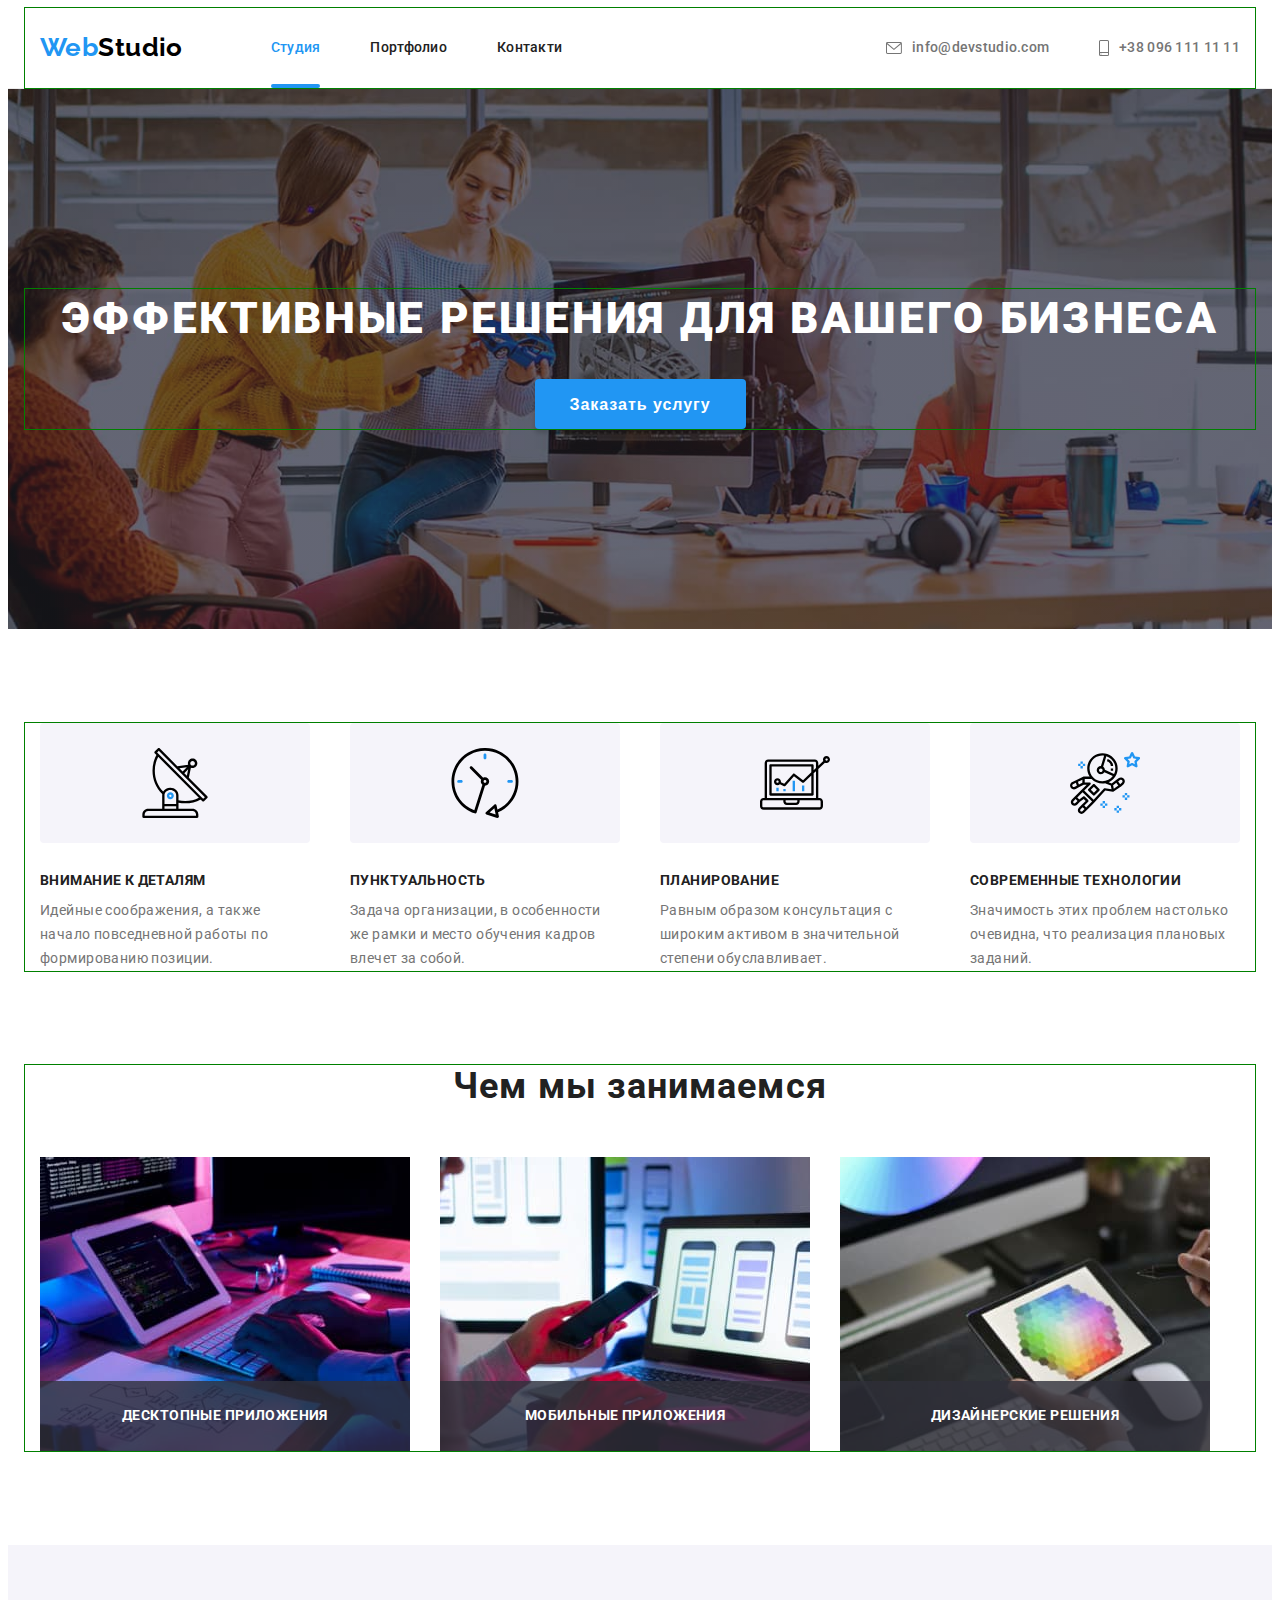
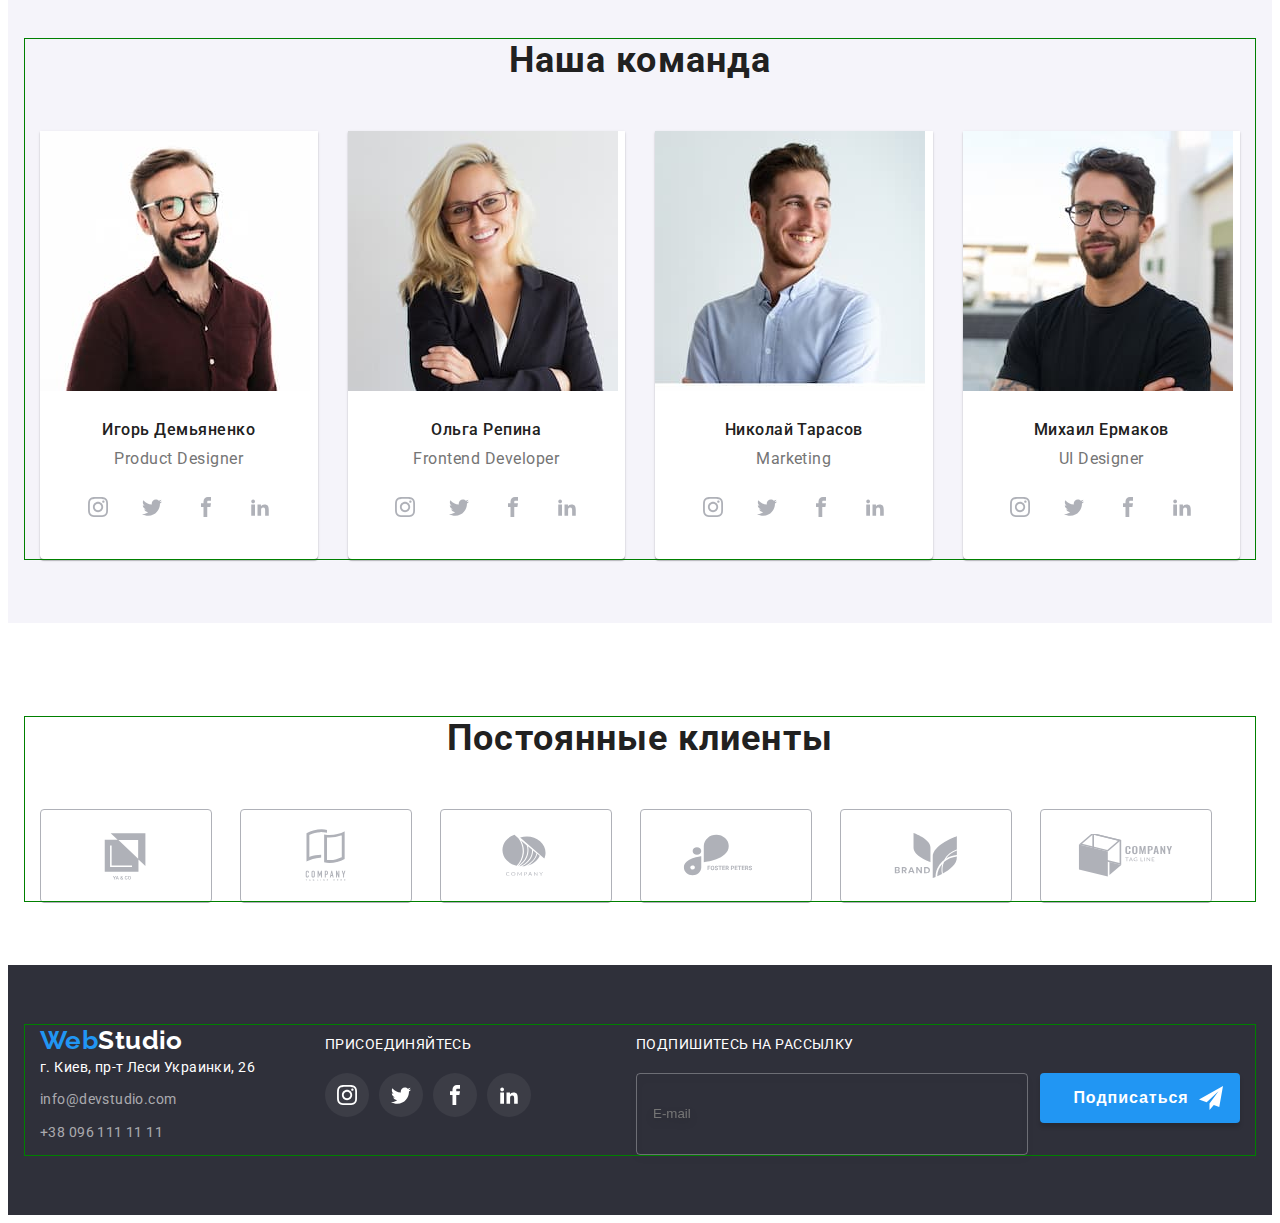
==== commit 0b1d998f: "mob.menu" ====
--- a/index.html
+++ b/index.html
@@ -27,7 +27,13 @@
           <a href="/" class="logo"
             >Web<span class="logo__darck">Studio</span>
           </a>
-          <!-- <ul class="site-nav">
+          <button type="button" class="btn-menu">
+            <svg width="40" height="40">
+              <use href="./images/icons.svg#icon-menu"></use>
+            </svg>
+          </button>
+
+          <ul class="site-nav">
             <li class="site-nav__item">
               <a
                 href="./index.html"
@@ -41,75 +47,88 @@
             <li class="site-nav__item">
               <a href="#" class="site-nav__link">Контакти</a>
             </li>
-          </ul> -->
+          </ul>
         </nav>
 
-        <!-- <ul class="contacts">
+        <ul class="contacts">
           <li class="contact__item">
             <a href="mailto:info@devstudio.com" class="contact__link">
               <svg class="contact__icon" width="16" height="12">
-                <use href="./images/icons.svg#icon-mail"></use>
-              </svg>
-              info@devstudio.com</a
+                <use href="./images/icons.svg#icon-mail"></use></svg
+              >info@devstudio.com</a
             >
           </li>
           <li class="contact__item">
             <a href="tel:+380961111111" class="contact__link">
               <svg class="contact__icon" width="10" height="16">
-                <use href="./images/icons.svg#icon-tel"></use>
-              </svg>
-              +38 096 111 11 11</a
-            >
-          </li>
-        </ul> -->
-        <button type="button" class="btn-menu">
-          <svg width="40" height="40">
-            <use href="./images/icons.svg#icon-menu"></use>
-          </svg>
-        </button>
-      </div>
-
-      <div class="mob-menu">
-        <button type="button" class="mob-menu__btn-close">
-          <svg width="40" height="40">
-            <use href="./images/icons.svg#icon-close-menu"></use>
-          </svg>
-        </button>
-        <ul class="mob-menu__site-nav">
-          <li class="mob-menu__site-nav--item">
-            <a
-              href="./index.html"
-              class="mob-menu__site-nav--link mob-menu__site-nav--link-current"
-              >Студия</a
-            >
-          </li>
-          <li class="mob-menu__site-nav--item">
-            <a href="./portfolio.html" class="mob-menu__site-nav--link"
-              >Портфолио</a
-            >
-          </li>
-          <li class="mob-menu__site-nav--item">
-            <a href="#" class="mob-menu__site-nav--link">Контакти</a>
-          </li>
-        </ul>
-        <ul class="mob-contacts">
-          <li class="mob-contact__item">
-            <a href="mailto:info@devstudio.com" class="mob-contact__link">
-              <svg class="mob-contact__icon" width="16" height="12">
-                <use href="./images/icons.svg#icon-mail"></use>
-              </svg>
-              info@devstudio.com</a
-            >
-          </li>
-          <li class="mob-contact__item">
-            <a href="tel:+380961111111" class="mob-contact__link">
-              <svg class="mob-contact__icon" width="10" height="16">
-                <use href="./images/icons.svg#icon-tel"></use>
-              </svg>
-              +38 096 111 11 11</a
+                <use href="./images/icons.svg#icon-tel"></use></svg
+              >+38 096 111 11 11</a
             >
           </li>
         </ul>
+      </div>
+
+      <div class="mob-menu is-hidden">
+        <div class="container__menu">
+          <button type="button" class="mob-menu__btn-close">
+            <svg width="40" height="40">
+              <use href="./images/icons.svg#icon-close-menu"></use>
+            </svg>
+          </button>
+          <div class="mob-menu--top">
+            <ul class="mob-menu__site-nav">
+              <li class="mob-menu__site-nav--item">
+                <a
+                  href="./index.html"
+                  class="mob-menu__site-nav--link mob-menu__site-nav--link-current"
+                  >Студия</a
+                >
+              </li>
+              <li class="mob-menu__site-nav--item">
+                <a href="./portfolio.html" class="mob-menu__site-nav--link"
+                  >Портфолио</a
+                >
+              </li>
+              <li class="mob-menu__site-nav--item">
+                <a href="#" class="mob-menu__site-nav--link">Контакти</a>
+              </li>
+            </ul>
+          </div>
+          <div class="mob-menu--bottom">
+            <ul class="mob-contacts">
+              <li class="mob-contact__item">
+                <a href="tel:+380961111111" class="mob-contact__link--tel">
+                  +38 096 111 11 11</a
+                >
+              </li>
+              <li class="mob-contact__item">
+                <a
+                  href="mailto:info@devstudio.com"
+                  class="mob-contact__link--mail"
+                >
+                  info@devstudio.com</a
+                >
+              </li>
+            </ul>
+            <ul class="mob__soc-list">
+              <li class="mob__soc-list--item">
+                <a href="" class="mob__soc-list--link">Instagram </a>
+              </li>
+
+              <li class="mob__soc-list--item">
+                <a href="" class="mob__soc-list--link"> Twitter </a>
+              </li>
+
+              <li class="mob__soc-list--item">
+                <a href="" class="mob__soc-list--link"> Facebook </a>
+              </li>
+
+              <li class="mob__soc-list--item">
+                <a href="" class="mob__soc-list--link"> LinkedIn </a>
+              </li>
+            </ul>
+          </div>
+        </div>
       </div>
     </header>
 
@@ -659,5 +678,7 @@
     </div>
 
     <script src="./js/modal.js"></script>
+
+    <script src="./js/menu.js"></script>
   </body>
 </html>
--- a/css/main.min.css
+++ b/css/main.min.css
@@ -1,2 +1,2 @@
-:root{--primary-color-text: #757575;--color-accent: #2196f3;--color-title: #212121;--bgc-dark: #2f303a;--bgc-light: #f5f4fa;--bgc-wight: #ffffff;--backdown-tipical: 94px;--card-set-gap: 30px;--time-transition: 250ms;--backdown-small: 60px}.container{width:100%;padding-left:15px;padding-right:15px;margin-left:auto;margin-right:auto;outline:1px solid green}@media screen and (min-width: 480px){.container{max-width:480px}}@media screen and (min-width: 768px){.container{max-width:768px}}@media screen and (min-width: 1200px){.container{max-width:1200px}}.container__footer{text-align:center}@media screen and (min-width: 1200px){.container__footer{display:flex;align-items:baseline;justify-content:space-between;text-align:left}}.section{padding-top:var(--backdown-small);padding-bottom:var(--backdown-small)}@media screen and (min-width: 1200px){.section{padding-top:var(--backdown-tipical);padding-bottom:var(--backdown-tipical)}}.section__title{font-weight:700;font-size:28px;line-height:33px;letter-spacing:0.03em;text-align:center;margin-bottom:30px;color:var(--color-title)}@media screen and (min-width: 1200px){.section__title{font-size:36px;line-height:1.17;margin-bottom:50px}}.section--other-bcg{background-color:#f5f4fa}.section__employment{display:none}@media screen and (min-width: 1200px){.section__employment{display:block}}h1,h2,h3,h4,li,p{margin:0}ul{margin:0;padding-left:0;list-style:none;text-decoration:none}a{text-decoration:none;display:inline-block}img{display:block;max-width:100%;height:auto}.section--no-padding-top{padding-top:0}body{font-family:"Roboto", sans-serif;color:var(--primary-color-text);font-size:14px;line-height:1.71;letter-spacing:0.03em}.visually-hidden{position:absolute;clip:rect(0 0 0 0);width:1px;height:1px;margin:-1px;border:0;padding:0}.is-hidden{opacity:0;pointer-events:none;visibility:hidden}.btn{background-color:var(--color-accent);border:1px solid transparent;font-weight:700;font-size:16px;line-height:1.87;letter-spacing:0.06em;min-width:200px;height:50px;box-shadow:0px 4px 4px rgba(0,0,0,0.15);border-radius:4px;padding:10px 34px;color:#ffffff;cursor:pointer;transition:background-color var(--time-transition) cubic-bezier(0.4, 0, 0.2, 1)}.btn:hover,.btn:focus{background-color:#188ce8}.footer-btn-icon{display:inline-flex;width:200px;align-items:center;justify-content:center;margin-left:12px;padding-right:13px;padding-left:29px}.btn-icon{margin-left:10px}.btn-close{position:absolute;top:8px;right:8px;cursor:pointer;display:flex;align-items:center;justify-content:center;margin:0;padding:0;fill:#000000;border:1px solid rgba(0,0,0,0.1);background-color:transparent;border-radius:50%;width:30px;height:30px}.btn-send{display:block;margin-right:auto;margin-left:auto}.button-list{display:flex;flex-wrap:wrap}@media screen and (max-width: 767px){.button-list{margin-bottom:70px}}@media screen and (min-width: 767px){.button-list{justify-content:center;margin-bottom:50px}}.button-item:not(:last-child){margin-right:8px;margin-bottom:15px}.button{font-family:"Roboto", sans-serif;font-weight:500;font-size:16px;line-height:1.63;letter-spacing:0.03em;border:1px solid transparent;border-radius:4px;min-width:73px;padding:6px 22px;background-color:#f5f4fa;cursor:pointer;transition:background-color var(--time-transition) cubic-bezier(0.4, 0, 0.2, 1),color var(--time-transition) cubic-bezier(0.4, 0, 0.2, 1),box-shadow var(--time-transition) cubic-bezier(0.4, 0, 0.2, 1)}.button:hover,.button:focus{background-color:#2196f3;color:#ffffff;box-shadow:0px 3px 1px rgba(0,0,0,0.1),0px 1px 2px rgba(0,0,0,0.08),0px 2px 2px rgba(0,0,0,0.12)}.btn-menu{top:10px;right:15px;cursor:pointer;display:flex;align-items:center;justify-content:center;margin:0;padding:0;border:none;background-color:transparent}.mob-menu__btn-close{margin-left:auto;top:10px;right:15px;cursor:pointer;display:block;align-items:flex-end;justify-content:center;margin:0;padding:0;border:none;background-color:transparent}.header{border-bottom:1px solid #ececec}.container__header,.site-nav{display:flex;align-items:center}.nav{display:flex;margin-right:auto}.site-nav__item:not(:last-child){margin-right:40px}.site-nav__link{font-weight:500;font-size:14px;line-height:1.2;letter-spacing:0.02em;color:var(--color-title);transition:color var(--time-transition) cubic-bezier(0.4, 0, 0.2, 1)}.site-nav__link:hover,.site-nav__link:focus{color:var(--color-accent)}.site-nav__link-current{color:var(--color-accent)}.site-nav__link-current{position:relative}.site-nav__link-current::after{position:absolute;display:block;content:"";width:100%;height:4px;background-color:var(--color-accent);border-radius:2px;left:0;bottom:-32px}.contacts{display:flex;align-items:center;justify-content:center}.contact__item:not(:last-child){margin-right:50px}.contact__link{display:flex;align-items:center;font-weight:500;font-size:14px;line-height:1.14;letter-spacing:0.02em;color:var(--primary-color-text);transition:color var(--time-transition) cubic-bezier(0.4, 0, 0.2, 1)}.contact__link:hover,.contact__link:focus{color:var(--color-accent)}.contact__icon{display:flex;align-items:center;justify-content:center;fill:var(--primary-color-text);margin-right:10px;transition:fill var(--time-transition) cubic-bezier(0.4, 0, 0.2, 1)}.contact__link:hover .contact__icon,.contact__link:focus .contact__icon{fill:var(--color-accent)}.mob-menu{text-align:center}.mob-menu__site-nav--link{font-weight:500;font-size:14px;line-height:1.2;letter-spacing:0.02em;color:var(--color-title);transition:color var(--time-transition) cubic-bezier(0.4, 0, 0.2, 1)}.mob-menu__site-nav--link:hover,.mob-menu__site-nav--link:focus{color:var(--color-accent)}.mob-menu__site-nav--link-current{color:var(--color-accent)}.mob-contacts{margin-left:auto;margin-right:auto}.mob-contact__link{display:flex;align-items:center;font-weight:500;font-size:14px;line-height:1.14;letter-spacing:0.02em;color:var(--primary-color-text);transition:color var(--time-transition) cubic-bezier(0.4, 0, 0.2, 1)}.mob-contact__link:hover,.mob-contact__link:focus{color:var(--color-accent)}.mob-contact__icon{display:flex;align-items:center;justify-content:center;fill:var(--primary-color-text);margin-right:10px;transition:fill var(--time-transition) cubic-bezier(0.4, 0, 0.2, 1)}.mob-contact__link:hover .mob-contact__icon,.mob-contact__link:focus .mob-contact__icon{fill:var(--color-accent)}.logo{font-family:"Raleway";font-weight:700;font-size:26px;line-height:1.19;padding-top:24px;padding-bottom:25px;margin-right:93px;display:inline-block;color:var(--color-accent)}.logo__darck{color:#000000}.logo__light{color:#ffffff}.logo__light--nopadding{padding:0px;margin-right:0}.hero-content{padding-top:118px;padding-bottom:118px;background-color:var(--bgc-dark);text-align:center;background-image:linear-gradient(to right, rgba(47,48,58,0.4), rgba(47,48,58,0.4)),url("../images/hero-img.jpg ");background-position:center;background-size:cover;background-repeat:no-repeat;margin-left:auto;margin-right:auto}@media screen and (min-width: 480px){.hero-content{max-width:480px}}@media screen and (min-width: 768px){.hero-content{max-width:768px}}@media screen and (min-width: 1200px){.hero-content{max-width:1600px;padding-top:200px;padding-bottom:200px}}.hero-content__title{font-weight:900;font-size:26px;line-height:1.62;letter-spacing:0.06em;text-transform:uppercase;margin-left:auto;margin-right:auto;margin-bottom:30px;color:#ffffff}@media screen and (min-width: 1200px){.hero-content__title{font-size:44px;line-height:1.36;letter-spacing:0.06em}}.preference{padding-left:0;justify-content:space-between}@media screen and (min-width: 768px){.preference{display:flex;flex-wrap:wrap}}.preference__box{display:flex;align-items:center;justify-content:center;background-color:var(--bgc-light);height:120px;margin-bottom:30px;border-radius:4px}@media screen and (min-width: 480px){.preference__box{max-width:450px}}@media screen and (min-width: 768px){.preference__box{display:flex;flex-wrap:wrap;max-width:354px}}@media screen and (min-width: 1200px){.preference__box{max-width:270px}}.preference__title{font-weight:700;font-size:14px;line-height:1.14;text-transform:uppercase;margin-bottom:10px;color:var(--color-title)}@media screen and (max-width: 767px){.preference__title{text-align:center}}@media screen and (min-width: 480px){.preference__text{max-width:450px}}@media screen and (min-width: 768px){.preference__text{max-width:354px}}@media screen and (min-width: 1200px){.preference__text{max-width:270px}}.employment{display:flex;margin-right:-30px}.employment__item{position:relative;margin-right:30px}.employment__title{position:absolute;text-align:center;text-transform:uppercase;width:100%;font-weight:700;font-size:14px;line-height:1.14;text-align:center;letter-spacing:0.03em;padding-top:27px;padding-bottom:27px;background:rgba(47,48,58,0.8);bottom:0;left:0;color:#ffffff}@media screen and (min-width: 768px){.team{display:flex;flex-wrap:wrap;margin-right:-30px;margin-bottom:-30px}}.team__item{background-color:#ffffff;box-shadow:0px 1px 3px rgba(0,0,0,0.12),0px 1px 1px rgba(0,0,0,0.14),0px 2px 1px rgba(0,0,0,0.2);border-radius:0px 0px 4px 4px;width:100%}@media screen and (max-width: 1200px){.team__item{margin-bottom:30px}}@media screen and (min-width: 768px){.team__item{margin-right:30px;width:calc(100% / 2 - 30px)}}@media screen and (min-width: 1200px){.team__item{flex-basis:calc(100% / 4 - var(--card-set-gap))}}.team__box{padding-top:var(--card-set-gap);padding-bottom:var(--card-set-gap);padding-right:32px;padding-left:32px;text-align:center}.team__title{font-weight:500;font-size:16px;line-height:1.18;letter-spacing:0.03em;color:var(--color-title)}.team__text{font-size:16px;line-height:1.18;letter-spacing:0.03em;color:var(--primary-color-text);margin-top:10px}.clients{display:flex;flex-wrap:wrap;margin-right:-30px;margin-bottom:-30px}.client__item{height:92px;margin-right:30px;margin-bottom:30px}@media screen and (min-width: 480px){.client__item{width:calc(100% / 2 - 30px)}}@media screen and (min-width: 768px){.client__item{width:calc(100% / 3 - 30px)}}@media screen and (min-width: 1200px){.client__item{width:170px;margin-bottom:0px}.client__item:not(:last-child){margin-right:30px}}.client__link{display:flex;align-items:center;justify-content:center;border:1px solid #afb1b8;border-radius:4px;fill:#afb1b8;width:100%;height:100%;transition:fill var(--time-transition) cubic-bezier(0.4, 0, 0.2, 1),border-color var(--time-transition) cubic-bezier(0.4, 0, 0.2, 1)}.client__link:hover,.client__link:focus{fill:var(--color-accent);border-color:var(--color-accent)}.soc-list{display:flex;justify-content:center;margin-top:16px}.soc-list__item+.soc-list__item{margin-left:10px}.soc-list__link{display:flex;align-items:center;justify-content:center;width:44px;height:44px;border-radius:50%;color:#afb1b8;transition:color var(--time-transition) cubic-bezier(0.4, 0, 0.2, 1),background-color var(--time-transition) cubic-bezier(0.4, 0, 0.2, 1)}.soc-list__link:hover,.soc-list__link:focus{color:#ffffff;background-color:var(--color-accent)}.soc-list__icon{fill:currentColor}@media screen and (max-width: 767px){.soc-tumb{margin-bottom:60px}}@media screen and (min-width: 1200px){.soc-tumb{margin-left:70px}}.footer{background-color:var(--bgc-dark);padding-top:60px;padding-bottom:60px}.footer__text{line-height:1.14;letter-spacing:0.03em;text-transform:uppercase;color:#ffffff;margin-bottom:20px}@media screen and (min-width: 768px){.footer--flax{display:flex;justify-content:space-between;align-items:baseline;padding-left:76px;padding-right:89px;margin-bottom:60px}}@media screen and (min-width: 1200px){.footer--flax{margin-bottom:0;padding:0}}@media screen and (max-width: 767px){.footer-soc{margin-bottom:60px}}.soc-list-footer{display:flex;justify-content:center;margin-top:20px}.soc-list-footer__link{display:flex;align-items:center;justify-content:center;width:44px;height:44px;border-radius:50%;background-color:#ffffff10;color:#ffffff;transition:background-color var(--time-transition) cubic-bezier(0.4, 0, 0.2, 1)}.soc-list-footer__link:hover,.soc-list-footer__link:focus{background-color:var(--color-accent)}.soc-list-footer__item:not(:last-child){margin-right:10px}.soc-list-footer__icon{fill:currentColor}.address{font-style:normal}.address-list__link--map{color:#ffffff;transition:color var(--time-transition) cubic-bezier(0.4, 0, 0.2, 1)}.address-list__link--map:hover{color:rgba(255,255,255,0.6)}.address-list__item{margin-bottom:9px}.address-list__item:last-child{margin-bottom:0}.address-list__link{color:rgba(255,255,255,0.6);transition:color var(--time-transition) cubic-bezier(0.4, 0, 0.2, 1)}.address-list__link:hover,.address-list__link:focus{color:#ffffff}.backdrop{position:fixed;width:100%;height:100%;top:0;left:0;background-color:rgba(0,0,0,0.1);box-shadow:0px 1px 3px rgba(0,0,0,0.12),0px 1px 1px rgba(0,0,0,0.14),0px 2px 1px rgba(0,0,0,0.2);border-radius:4px;transition:transform var(--time-transition),opacity var(--time-transition),visibility var(--time-transition)}.backdrop.is-hidden .modal{transform:scale(0.5) rotate(290deg) translate(120%, -130%)}.modal{position:absolute;top:50%;left:50%;transition:transform var(--time-transition);transform:translate(-50%, -50%) scale(1) rotate(0);padding:40px;min-width:528px;min-height:581px;border-radius:4px;background-color:#ffffff;box-shadow:0px 1px 3px rgba(0,0,0,0.12),0px 1px 1px rgba(0,0,0,0.14),0px 2px 1px rgba(0,0,0,0.2)}.modal-form{display:block;align-items:center;justify-content:center}.modal-title{font-weight:700;font-size:20px;line-height:1.15;text-align:center;letter-spacing:0.03em;color:#212121;text-align:center;margin-bottom:14px}.modal-field:nth-child(-n+3){margin-bottom:10px}.modal-field.textarea{margin-bottom:20px}.modal-check{margin-bottom:30px}.modal-lable{position:relative;display:block;margin-bottom:4px;font-weight:400;font-size:12px;line-height:1.17;letter-spacing:0.01em}.modal-input-svg{position:relative}.modal-input{width:100%;height:40px;border:1px solid rgba(33,33,33,0.2);border-radius:4px;padding-left:42px;outline:none}.modal-input::placeholder{color:var(--primary-color-text)}.modal-input:hover,.modal-input:focus{border-color:var(--color-accent);transition:border-color var(--time-transition) cubic-bezier(0.4, 0, 0.2, 1)}.modal-icon{position:absolute;left:12px;top:50%;pointer-events:none;fill:var(--color-title);transform:translateY(-50%);transition:fill var(--time-transition) cubic-bezier(0.4, 0, 0.2, 1)}.modal-input:hover+.modal-icon,.modal-input:focus+.modal-icon{fill:var(--color-accent);transition:fill var(--time-transition) cubic-bezier(0.4, 0, 0.2, 1)}.modal-area{display:block;width:100%;height:120px;border:1px solid rgba(33,33,33,0.2);border-radius:4px;padding:12px 16px;resize:none;outline:none}.modal-area:hover,.modal-area:focus{border-color:var(--color-accent);transition:border-color var(--time-transition) cubic-bezier(0.4, 0, 0.2, 1)}.input-check{-webkit-appearance:none;-moz-appearance:none;appearance:none;position:absolute}.modal-field .modal-link{color:var(--color-accent);text-decoration:underline}.checkbox{margin-bottom:30px}.check-text{display:flex;align-items:center;justify-content:center;cursor:pointer}.check-text span{display:flex;align-items:center;justify-content:center}.checkbox-svg{width:16px;height:15px;border:1px solid var(--color-title);border-radius:2px;margin-right:7px;fill:transparent}.input-check:checked+.checkbox-svg{background-color:var(--color-accent);border:none;fill:#ffffff}.gallery{padding:0;margin:0;list-style:none;margin-top:calc(-1 * var(--card-set-gap));margin-right:calc(-1 * var(--card-set-gap))}@media screen and (min-width: 768px){.gallery{display:flex;flex-wrap:wrap}}.gallery-title{font-weight:700;font-size:18px;line-height:2;letter-spacing:0.06em;color:var(--color-title)}.gallery-item{font-size:16px;line-height:1.88;margin-top:4px;color:var(--primary-color-text)}.gallery>.card-item{display:flex;flex-direction:column;margin-right:var(--card-set-gap);margin-top:var(--card-set-gap)}@media screen and (min-width: 768px){.gallery>.card-item{flex-basis:calc(100% / 2 - var(--card-set-gap))}}@media screen and (min-width: 1200px){.gallery>.card-item{flex-basis:calc(100% / 3 - var(--card-set-gap))}}.card-link{display:block}.card-link:hover,.card-link:focus{box-shadow:0px 1px 1px rgba(0,0,0,0.12),0px 4px 4px rgba(0,0,0,0.06),1px 4px 6px rgba(0,0,0,0.16)}.card-text{position:relative;flex-grow:1;padding-top:20px;padding-right:24px;padding-bottom:20px;padding-left:24px;border:1px solid #eeeeee}.card-thumb{position:relative;overflow:hidden}.card-thumb-title{position:absolute;padding:63px 24px;top:0;left:0;width:100%;height:100%;font-weight:400;font-size:18px;line-height:1.56;background-color:rgba(33,150,243,0.9);letter-spacing:0.03em;color:#ffffff;transform:translateY(100%);transition:transform var(--time-transition) cubic-bezier(0.4, 0, 0.2, 1)}.card-link:hover .card-thumb-title,.card-link:focus .card-thumb-title{transform:translateY(0)}@media screen and (min-width: 1200px){.footer-sub-input{margin-left:93px}}.footer-field{margin-top:20px}@media screen and (min-width: 1200px){.footer-field{display:flex}}.footer-input{width:358px;height:50px;padding:15px 16px;border:1px solid rgba(255,255,255,0.3);filter:drop-shadow(0px 4px 4px rgba(0,0,0,0.15));border-radius:4px;background-color:transparent;outline:none;color:rgba(255,255,255,0.6)}@media screen and (max-width: 1199px){.footer-input{margin-bottom:20px}}@media screen and (min-width: 768px){.footer-input{display:block;margin-left:auto;margin-right:auto}}@media screen and (min-width: 1200px){.footer-input{display:inline-block;margin:0}}
+:root{--primary-color-text: #757575;--color-accent: #2196f3;--color-title: #212121;--bgc-dark: #2f303a;--bgc-light: #f5f4fa;--bgc-wight: #ffffff;--backdown-tipical: 94px;--card-set-gap: 30px;--time-transition: 250ms;--backdown-small: 60px}.container{display:block;height:100%;padding-left:15px;padding-right:15px;margin-left:auto;margin-right:auto;outline:1px solid green}@media screen and (min-width: 480px){.container{max-width:480px}}@media screen and (min-width: 768px){.container{max-width:768px}}@media screen and (min-width: 1200px){.container{max-width:1200px}}.container__footer{text-align:center}@media screen and (min-width: 1200px){.container__footer{display:flex;align-items:baseline;justify-content:space-between;text-align:left}}.container__menu{display:flex;flex-direction:column;height:100%;justify-content:space-between}.section{padding-top:var(--backdown-small);padding-bottom:var(--backdown-small)}@media screen and (min-width: 1200px){.section{padding-top:var(--backdown-tipical);padding-bottom:var(--backdown-tipical)}}.section__title{font-weight:700;font-size:28px;line-height:33px;letter-spacing:0.03em;text-align:center;margin-bottom:30px;color:var(--color-title)}@media screen and (min-width: 1200px){.section__title{font-size:36px;line-height:1.17;margin-bottom:50px}}.section--other-bcg{background-color:#f5f4fa}.section__employment{display:none}@media screen and (min-width: 1200px){.section__employment{display:block}}h1,h2,h3,h4,li,p{margin:0}ul{margin:0;padding-left:0;list-style:none;text-decoration:none}a{text-decoration:none;display:inline-block}img{display:block;max-width:100%;height:auto}.section--no-padding-top{padding-top:0}body{font-family:"Roboto", sans-serif;color:var(--primary-color-text);font-size:14px;line-height:1.71;letter-spacing:0.03em}.visually-hidden{position:absolute;clip:rect(0 0 0 0);width:1px;height:1px;margin:-1px;border:0;padding:0}.is-hidden{opacity:0;pointer-events:none;visibility:hidden}.btn{background-color:var(--color-accent);border:1px solid transparent;font-weight:700;font-size:16px;line-height:1.87;letter-spacing:0.06em;min-width:200px;height:50px;box-shadow:0px 4px 4px rgba(0,0,0,0.15);border-radius:4px;padding:10px 34px;color:#ffffff;cursor:pointer;transition:background-color var(--time-transition) cubic-bezier(0.4, 0, 0.2, 1)}.btn:hover,.btn:focus{background-color:#188ce8}.footer-btn-icon{display:inline-flex;width:200px;align-items:center;justify-content:center;margin-left:12px;padding-right:13px;padding-left:29px}.btn-icon{margin-left:10px}.btn-close{position:absolute;top:8px;right:8px;cursor:pointer;display:flex;align-items:center;justify-content:center;margin:0;padding:0;fill:#000000;border:1px solid rgba(0,0,0,0.1);background-color:transparent;border-radius:50%;width:30px;height:30px}.btn-send{display:block;margin-right:auto;margin-left:auto}.button-list{display:flex;flex-wrap:wrap;row-gap:15px;column-gap:8px;margin-bottom:40px}@media screen and (min-width: 767px){.button-list{justify-content:center;margin-bottom:50px}}.button{font-family:"Roboto", sans-serif;font-weight:500;font-size:16px;line-height:1.63;letter-spacing:0.03em;border:1px solid transparent;border-radius:4px;min-width:73px;padding:6px 22px;background-color:#f5f4fa;cursor:pointer;transition:background-color var(--time-transition) cubic-bezier(0.4, 0, 0.2, 1),color var(--time-transition) cubic-bezier(0.4, 0, 0.2, 1),box-shadow var(--time-transition) cubic-bezier(0.4, 0, 0.2, 1)}.button:hover,.button:focus{background-color:#2196f3;color:#ffffff;box-shadow:0px 3px 1px rgba(0,0,0,0.1),0px 1px 2px rgba(0,0,0,0.08),0px 2px 2px rgba(0,0,0,0.12)}.btn-menu{top:10px;right:15px;display:block;align-items:center;justify-content:center;padding:0;margin-left:auto;border:none;background-color:transparent;cursor:pointer}@media screen and (min-width: 768px){.btn-menu{display:none}}.mob-menu__btn-close{position:absolute;margin-left:auto;top:10px;right:15px;cursor:pointer;display:block;align-items:flex-end;justify-content:center;padding:0;border:none;background-color:transparent}.no-scroll{overflow:hidden}.header{border-bottom:1px solid #ececec}@media screen and (min-width: 768px){.container__header{display:flex;align-items:center}}@media screen and (max-width: 767px){.site-nav{display:none}}@media screen and (min-width: 768px){.site-nav{display:flex;align-items:center;margin-left:88px}}.nav{display:flex;justify-content:space-between}@media screen and (min-width: 768px){.nav{margin-right:auto}}.site-nav__item:not(:last-child){margin-right:50px}.site-nav__link{font-weight:500;font-size:14px;line-height:1.2;letter-spacing:0.02em;color:var(--color-title);transition:color var(--time-transition) cubic-bezier(0.4, 0, 0.2, 1)}.site-nav__link:hover,.site-nav__link:focus{color:var(--color-accent)}.site-nav__link-current{color:var(--color-accent)}.site-nav__link-current{position:relative}.site-nav__link-current::after{position:absolute;display:block;content:"";width:100%;height:4px;background-color:var(--color-accent);border-radius:2px;left:0;bottom:-32px}@media screen and (max-width: 767px){.contacts{display:none}}@media screen and (min-width: 768px){.contacts{display:block;margin-left:auto}}@media screen and (min-width: 1200px){.contacts{display:flex}}.contact__item:not(:last-child){margin-right:50px}.contact__link{display:flex;align-items:center;font-weight:500;font-size:14px;line-height:1.14;letter-spacing:0.02em;color:var(--primary-color-text);transition:color var(--time-transition) cubic-bezier(0.4, 0, 0.2, 1)}.contact__link:hover,.contact__link:focus{color:var(--color-accent)}.contact__icon{display:flex;align-items:center;justify-content:center;fill:var(--primary-color-text);margin-right:10px;transition:fill var(--time-transition) cubic-bezier(0.4, 0, 0.2, 1)}.contact__link:hover .contact__icon,.contact__link:focus .contact__icon{fill:var(--color-accent)}.mob-menu{position:fixed;top:0;left:0;background-color:#ffffff;z-index:1;padding-top:48px;padding-bottom:48px;padding-left:40px;width:100vw;height:100vh}@media screen and (min-width: 768px){.mob-menu{display:none}}.mob-menu__site-nav--link{font-weight:500;font-size:40px;line-height:47px;letter-spacing:0.02em;color:var(--color-title);transition:color var(--time-transition) cubic-bezier(0.4, 0, 0.2, 1)}.mob-menu__site-nav--link:hover,.mob-menu__site-nav--link:focus{color:var(--color-accent)}.mob-menu__site-nav--link-current{color:var(--color-accent)}.mob-menu__site-nav--item:not(:last-child){margin-bottom:32px}.mob-contacts{margin-left:auto;margin-right:auto}.mob-contact__link--tel{font-weight:500;font-size:34px;line-height:1.18;letter-spacing:0.02em;margin-bottom:32px;color:var(--color-accent);transition:color var(--time-transition) cubic-bezier(0.4, 0, 0.2, 1)}.mob-contact__link--tel:hover,.mob-contact__link--tel:focus{color:var(--color-accent)}.mob-contact__link--mail{font-weight:500;font-size:24px;line-height:1.17;letter-spacing:0.02em;color:var(--primary-color-text);margin-bottom:64px;transition:color var(--time-transition) cubic-bezier(0.4, 0, 0.2, 1)}.mob-contact__link--mail:hover,.mob-contact__link--mail:focus{color:var(--color-accent)}.mob__soc-list{display:flex;justify-content:center;font-weight:500;font-size:18px;line-height:1.22px;letter-spacing:0.02em;color:var(--color-accent)}.mob__soc-list--item{padding:0 10px;border-right:1px solid rgba(33,33,33,0.2);width:100%;height:22px}.mob__soc-list--link{display:flex;align-items:center;justify-content:center;color:var(--color-accent);font-weight:500;font-size:18px;line-height:1.22;letter-spacing:0.02em;transition:color var(--time-transition) cubic-bezier(0.4, 0, 0.2, 1),background-color var(--time-transition) cubic-bezier(0.4, 0, 0.2, 1)}.mob__soc-list--link:hover,.mob__soc-list--link:focus{color:#ffffff}.logo{font-family:"Raleway";font-weight:700;font-size:26px;line-height:1.19;padding-top:24px;padding-bottom:25px;display:block;color:var(--color-accent)}.logo__darck{color:#000000}.logo__light{color:#ffffff}.logo__light--nopadding{padding:0px;margin-right:0}.hero-content{max-width:1600px;padding-top:118px;padding-bottom:118px;background-color:var(--bgc-dark);text-align:center;background-image:linear-gradient(to right, rgba(47,48,58,0.4), rgba(47,48,58,0.4)),url("../images/hero-img.jpg ");background-position:center;background-size:cover;background-repeat:no-repeat;margin-left:auto;margin-right:auto}@media screen and (min-width: 1200px){.hero-content{padding-top:200px;padding-bottom:200px}}.hero-content__title{font-weight:900;font-size:26px;line-height:1.62;letter-spacing:0.06em;text-transform:uppercase;margin-left:auto;margin-right:auto;margin-bottom:30px;color:#ffffff}@media screen and (min-width: 1200px){.hero-content__title{font-size:44px;line-height:1.36;letter-spacing:0.06em}}.preference{padding-left:0;justify-content:space-between}@media screen and (min-width: 768px){.preference{display:flex;flex-wrap:wrap}}.preference__box{display:flex;align-items:center;justify-content:center;background-color:var(--bgc-light);height:120px;margin-bottom:30px;border-radius:4px}@media screen and (min-width: 480px){.preference__box{max-width:450px}}@media screen and (min-width: 768px){.preference__box{display:flex;flex-wrap:wrap;max-width:354px}}@media screen and (min-width: 1200px){.preference__box{max-width:270px}}.preference__title{font-weight:700;font-size:14px;line-height:1.14;text-transform:uppercase;margin-bottom:10px;color:var(--color-title)}@media screen and (max-width: 767px){.preference__title{text-align:center}}@media screen and (min-width: 480px){.preference__text{max-width:450px}}@media screen and (min-width: 768px){.preference__text{max-width:354px}}@media screen and (min-width: 1200px){.preference__text{max-width:270px}}.employment{display:flex;margin-right:-30px}.employment__item{position:relative;margin-right:30px}.employment__title{position:absolute;text-align:center;text-transform:uppercase;width:100%;font-weight:700;font-size:14px;line-height:1.14;text-align:center;letter-spacing:0.03em;padding-top:27px;padding-bottom:27px;background:rgba(47,48,58,0.8);bottom:0;left:0;color:#ffffff}@media screen and (min-width: 768px){.team{display:flex;flex-wrap:wrap;margin-right:-30px;margin-bottom:-30px}}.team__item{background-color:#ffffff;box-shadow:0px 1px 3px rgba(0,0,0,0.12),0px 1px 1px rgba(0,0,0,0.14),0px 2px 1px rgba(0,0,0,0.2);border-radius:0px 0px 4px 4px;width:100%}@media screen and (max-width: 1200px){.team__item{margin-bottom:30px}}@media screen and (min-width: 768px){.team__item{margin-right:30px;width:calc(100% / 2 - 30px)}}@media screen and (min-width: 1200px){.team__item{flex-basis:calc(100% / 4 - var(--card-set-gap))}}.team__box{padding-top:var(--card-set-gap);padding-bottom:var(--card-set-gap);padding-right:32px;padding-left:32px;text-align:center}.team__title{font-weight:500;font-size:16px;line-height:1.18;letter-spacing:0.03em;color:var(--color-title)}.team__text{font-size:16px;line-height:1.18;letter-spacing:0.03em;color:var(--primary-color-text);margin-top:10px}.clients{display:flex;flex-wrap:wrap;margin-right:-30px;margin-bottom:-30px}.client__item{height:92px;margin-right:30px;margin-bottom:30px}@media screen and (min-width: 480px){.client__item{width:calc((100% - 60px) / 2)}}@media screen and (min-width: 768px){.client__item{width:calc(100% / 3 - 30px)}}@media screen and (min-width: 1200px){.client__item{width:170px;margin-bottom:0px}.client__item:not(:last-child){margin-right:30px}}.client__link{display:flex;align-items:center;justify-content:center;border:1px solid #afb1b8;border-radius:4px;fill:#afb1b8;width:100%;height:100%;transition:fill var(--time-transition) cubic-bezier(0.4, 0, 0.2, 1),border-color var(--time-transition) cubic-bezier(0.4, 0, 0.2, 1)}.client__link:hover,.client__link:focus{fill:var(--color-accent);border-color:var(--color-accent)}.soc-list{display:flex;justify-content:center;margin-top:16px}.soc-list__item+.soc-list__item{margin-left:10px}.soc-list__link{display:flex;align-items:center;justify-content:center;width:44px;height:44px;border-radius:50%;color:#afb1b8;transition:color var(--time-transition) cubic-bezier(0.4, 0, 0.2, 1),background-color var(--time-transition) cubic-bezier(0.4, 0, 0.2, 1)}.soc-list__link:hover,.soc-list__link:focus{color:#ffffff;background-color:var(--color-accent)}.soc-list__icon{fill:currentColor}@media screen and (max-width: 767px){.soc-tumb{margin-bottom:60px}}@media screen and (min-width: 1200px){.soc-tumb{margin-left:70px}}.footer{background-color:var(--bgc-dark);padding-top:60px;padding-bottom:60px}.footer__text{line-height:1.14;letter-spacing:0.03em;text-transform:uppercase;color:#ffffff;margin-bottom:20px}@media screen and (min-width: 768px){.footer--flax{display:flex;justify-content:space-around;align-items:baseline;margin-bottom:60px}}@media screen and (min-width: 1200px){.footer--flax{margin-bottom:0;padding:0}}@media screen and (max-width: 767px){.footer-soc{margin-bottom:60px}}.soc-list-footer{display:flex;justify-content:center;margin-top:20px}.soc-list-footer__link{display:flex;align-items:center;justify-content:center;width:44px;height:44px;border-radius:50%;background-color:#ffffff10;color:#ffffff;transition:background-color var(--time-transition) cubic-bezier(0.4, 0, 0.2, 1)}.soc-list-footer__link:hover,.soc-list-footer__link:focus{background-color:var(--color-accent)}.soc-list-footer__item:not(:last-child){margin-right:10px}.soc-list-footer__icon{fill:currentColor}.address{font-style:normal}.address-list__link--map{color:#ffffff;transition:color var(--time-transition) cubic-bezier(0.4, 0, 0.2, 1)}.address-list__link--map:hover{color:rgba(255,255,255,0.6)}.address-list__item{margin-bottom:9px}.address-list__item:last-child{margin-bottom:0}.address-list__link{color:rgba(255,255,255,0.6);transition:color var(--time-transition) cubic-bezier(0.4, 0, 0.2, 1)}.address-list__link:hover,.address-list__link:focus{color:#ffffff}.backdrop{position:fixed;width:100%;height:100%;top:0;left:0;background-color:rgba(0,0,0,0.1);box-shadow:0px 1px 3px rgba(0,0,0,0.12),0px 1px 1px rgba(0,0,0,0.14),0px 2px 1px rgba(0,0,0,0.2);border-radius:4px;transition:transform var(--time-transition),opacity var(--time-transition),visibility var(--time-transition)}.backdrop.is-hidden .modal{transform:scale(0.5) rotate(290deg) translate(120%, -130%)}.modal{position:absolute;top:50%;left:50%;transition:transform var(--time-transition);transform:translate(-50%, -50%) scale(1) rotate(0);padding:40px;min-width:528px;min-height:581px;border-radius:4px;background-color:#ffffff;box-shadow:0px 1px 3px rgba(0,0,0,0.12),0px 1px 1px rgba(0,0,0,0.14),0px 2px 1px rgba(0,0,0,0.2)}.modal-form{display:block;align-items:center;justify-content:center}.modal-title{font-weight:700;font-size:20px;line-height:1.15;text-align:center;letter-spacing:0.03em;color:#212121;text-align:center;margin-bottom:14px}.modal-field:nth-child(-n+3){margin-bottom:10px}.modal-field.textarea{margin-bottom:20px}.modal-check{margin-bottom:30px}.modal-lable{position:relative;display:block;margin-bottom:4px;font-weight:400;font-size:12px;line-height:1.17;letter-spacing:0.01em}.modal-input-svg{position:relative}.modal-input{width:100%;height:40px;border:1px solid rgba(33,33,33,0.2);border-radius:4px;padding-left:42px;outline:none}.modal-input::placeholder{color:var(--primary-color-text)}.modal-input:hover,.modal-input:focus{border-color:var(--color-accent);transition:border-color var(--time-transition) cubic-bezier(0.4, 0, 0.2, 1)}.modal-icon{position:absolute;left:12px;top:50%;pointer-events:none;fill:var(--color-title);transform:translateY(-50%);transition:fill var(--time-transition) cubic-bezier(0.4, 0, 0.2, 1)}.modal-input:hover+.modal-icon,.modal-input:focus+.modal-icon{fill:var(--color-accent);transition:fill var(--time-transition) cubic-bezier(0.4, 0, 0.2, 1)}.modal-area{display:block;width:100%;height:120px;border:1px solid rgba(33,33,33,0.2);border-radius:4px;padding:12px 16px;resize:none;outline:none}.modal-area:hover,.modal-area:focus{border-color:var(--color-accent);transition:border-color var(--time-transition) cubic-bezier(0.4, 0, 0.2, 1)}.input-check{-webkit-appearance:none;-moz-appearance:none;appearance:none;position:absolute}.modal-field .modal-link{color:var(--color-accent);text-decoration:underline}.checkbox{margin-bottom:30px}.check-text{display:flex;align-items:center;justify-content:center;cursor:pointer}.check-text span{display:flex;align-items:center;justify-content:center}.checkbox-svg{width:16px;height:15px;border:1px solid var(--color-title);border-radius:2px;margin-right:7px;fill:transparent}.input-check:checked+.checkbox-svg{background-color:var(--color-accent);border:none;fill:#ffffff}.gallery{padding:0;margin:0;list-style:none}@media screen and (min-width: 768px){.gallery{display:flex;flex-wrap:wrap}}.gallery-title{font-weight:700;font-size:18px;line-height:2;letter-spacing:0.06em;color:var(--color-title)}.gallery-item{font-size:16px;line-height:1.88;margin-top:4px;color:var(--primary-color-text)}.gallery>.card-item{display:flex;flex-direction:column;margin-right:var(--card-set-gap);margin-top:var(--card-set-gap)}@media screen and (min-width: 768px){.gallery>.card-item{flex-basis:calc(100% / 2 - var(--card-set-gap))}}@media screen and (min-width: 1200px){.gallery>.card-item{flex-basis:calc(100% / 3 - var(--card-set-gap))}}.card-link{display:block}.card-link:hover,.card-link:focus{box-shadow:0px 1px 1px rgba(0,0,0,0.12),0px 4px 4px rgba(0,0,0,0.06),1px 4px 6px rgba(0,0,0,0.16)}.card-text{position:relative;flex-grow:1;padding-top:20px;padding-right:24px;padding-bottom:20px;padding-left:24px;border:1px solid #eeeeee}.card-thumb{position:relative;overflow:hidden}.card-thumb-title{position:absolute;padding:63px 24px;top:0;left:0;width:100%;height:100%;font-weight:400;font-size:18px;line-height:1.56;background-color:rgba(33,150,243,0.9);letter-spacing:0.03em;color:#ffffff;transform:translateY(100%);transition:transform var(--time-transition) cubic-bezier(0.4, 0, 0.2, 1)}.card-link:hover .card-thumb-title,.card-link:focus .card-thumb-title{transform:translateY(0)}@media screen and (min-width: 1200px){.footer-sub-input{margin-left:93px}}.footer-field{margin-top:20px}@media screen and (min-width: 1199px){.footer-field{display:flex}}.footer-input{display:block;width:100%;height:50px;padding:15px 16px;border:1px solid rgba(255,255,255,0.3);filter:drop-shadow(0px 4px 4px rgba(0,0,0,0.15));border-radius:4px;background-color:transparent;outline:none;color:rgba(255,255,255,0.6)}@media screen and (max-width: 1199px){.footer-input{margin-bottom:20px}}@media screen and (min-width: 768px){.footer-input{display:block;max-width:450px;margin-left:auto;margin-right:auto}}@media screen and (min-width: 1200px){.footer-input{display:inline-block;margin:0;width:358px}}
 /*# sourceMappingURL=main.min.css.map */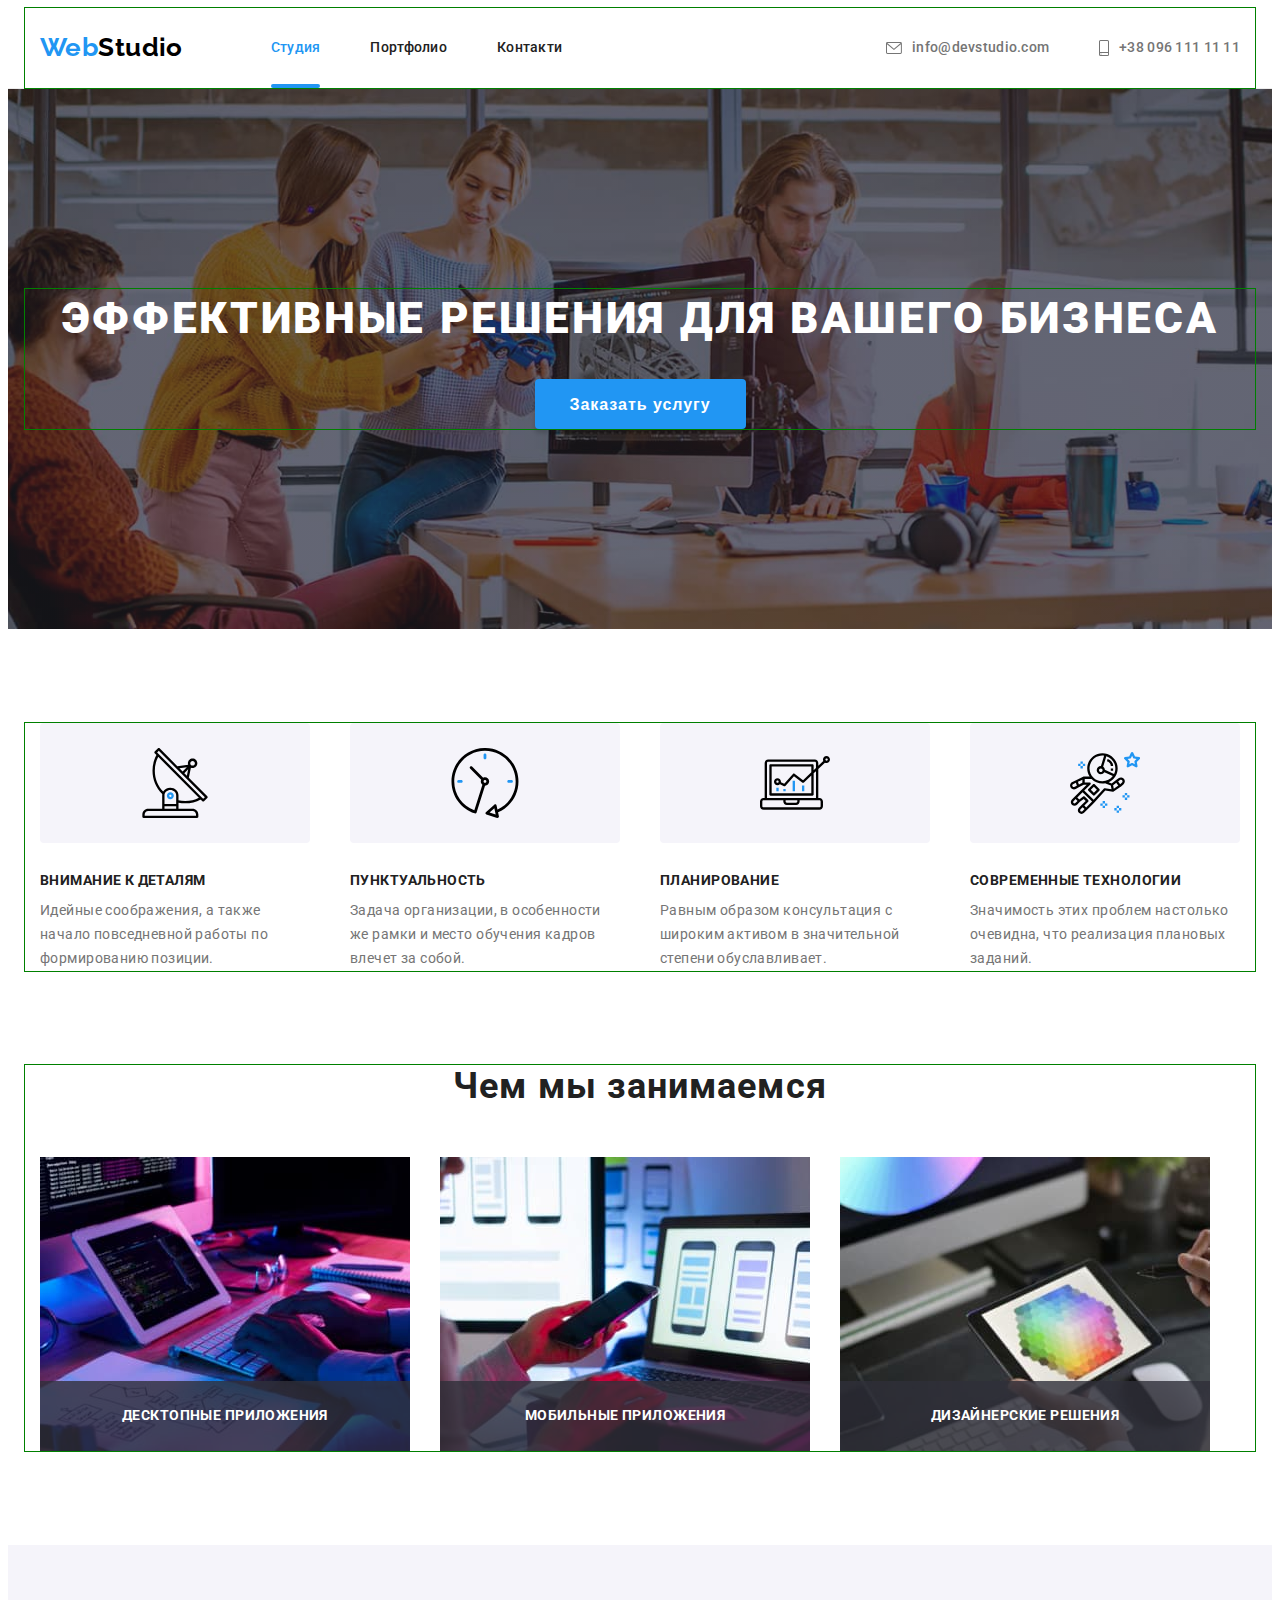
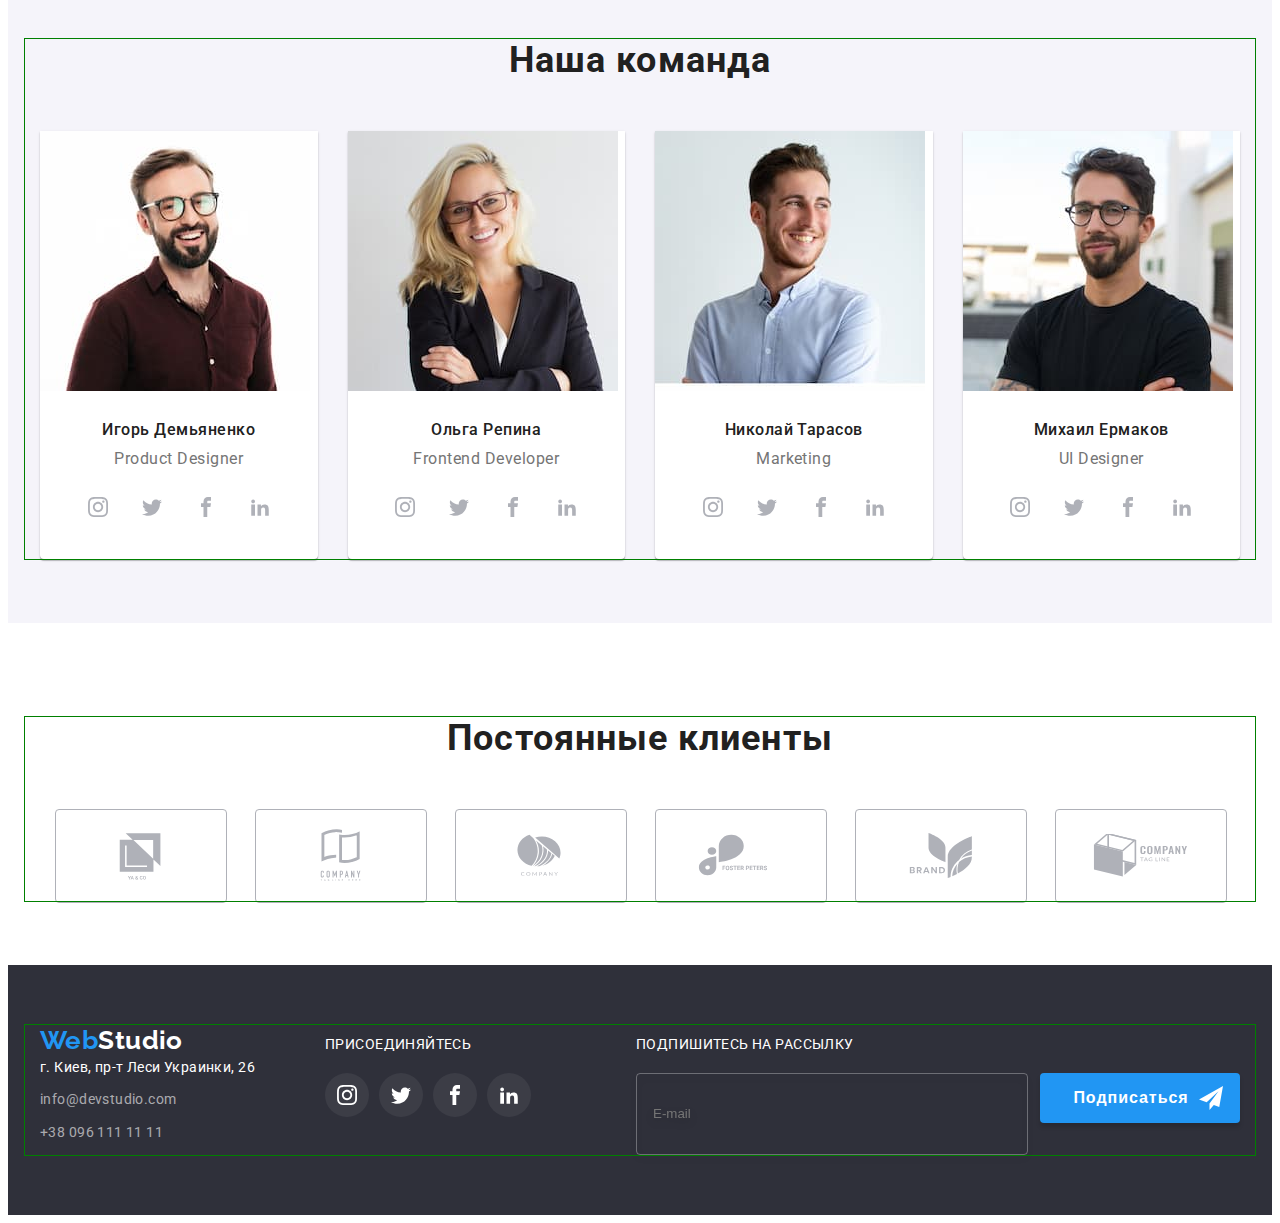
==== commit bf8b7a29: "создает модально окно моб." ====
--- a/index.html
+++ b/index.html
@@ -663,7 +663,7 @@
                 value="policy"
               />
 
-              <svg class="checkbox-svg" width="11" height="8">
+              <svg class="checkbox-svg" width="16" height="15">
                 <use href="./images/icons.svg#icon-check"></use></svg
               >Соглашаюсь с рассылкой и принимаю &nbsp;<a
                 href=""
--- a/css/main.min.css
+++ b/css/main.min.css
@@ -1,2 +1,2 @@
-:root{--primary-color-text: #757575;--color-accent: #2196f3;--color-title: #212121;--bgc-dark: #2f303a;--bgc-light: #f5f4fa;--bgc-wight: #ffffff;--backdown-tipical: 94px;--card-set-gap: 30px;--time-transition: 250ms;--backdown-small: 60px}.container{display:block;height:100%;padding-left:15px;padding-right:15px;margin-left:auto;margin-right:auto;outline:1px solid green}@media screen and (min-width: 480px){.container{max-width:480px}}@media screen and (min-width: 768px){.container{max-width:768px}}@media screen and (min-width: 1200px){.container{max-width:1200px}}.container__footer{text-align:center}@media screen and (min-width: 1200px){.container__footer{display:flex;align-items:baseline;justify-content:space-between;text-align:left}}.container__menu{display:flex;flex-direction:column;height:100%;justify-content:space-between}.section{padding-top:var(--backdown-small);padding-bottom:var(--backdown-small)}@media screen and (min-width: 1200px){.section{padding-top:var(--backdown-tipical);padding-bottom:var(--backdown-tipical)}}.section__title{font-weight:700;font-size:28px;line-height:33px;letter-spacing:0.03em;text-align:center;margin-bottom:30px;color:var(--color-title)}@media screen and (min-width: 1200px){.section__title{font-size:36px;line-height:1.17;margin-bottom:50px}}.section--other-bcg{background-color:#f5f4fa}.section__employment{display:none}@media screen and (min-width: 1200px){.section__employment{display:block}}h1,h2,h3,h4,li,p{margin:0}ul{margin:0;padding-left:0;list-style:none;text-decoration:none}a{text-decoration:none;display:inline-block}img{display:block;max-width:100%;height:auto}.section--no-padding-top{padding-top:0}body{font-family:"Roboto", sans-serif;color:var(--primary-color-text);font-size:14px;line-height:1.71;letter-spacing:0.03em}.visually-hidden{position:absolute;clip:rect(0 0 0 0);width:1px;height:1px;margin:-1px;border:0;padding:0}.is-hidden{opacity:0;pointer-events:none;visibility:hidden}.btn{background-color:var(--color-accent);border:1px solid transparent;font-weight:700;font-size:16px;line-height:1.87;letter-spacing:0.06em;min-width:200px;height:50px;box-shadow:0px 4px 4px rgba(0,0,0,0.15);border-radius:4px;padding:10px 34px;color:#ffffff;cursor:pointer;transition:background-color var(--time-transition) cubic-bezier(0.4, 0, 0.2, 1)}.btn:hover,.btn:focus{background-color:#188ce8}.footer-btn-icon{display:inline-flex;width:200px;align-items:center;justify-content:center;margin-left:12px;padding-right:13px;padding-left:29px}.btn-icon{margin-left:10px}.btn-close{position:absolute;top:8px;right:8px;cursor:pointer;display:flex;align-items:center;justify-content:center;margin:0;padding:0;fill:#000000;border:1px solid rgba(0,0,0,0.1);background-color:transparent;border-radius:50%;width:30px;height:30px}.btn-send{display:block;margin-right:auto;margin-left:auto}.button-list{display:flex;flex-wrap:wrap;row-gap:15px;column-gap:8px;margin-bottom:40px}@media screen and (min-width: 767px){.button-list{justify-content:center;margin-bottom:50px}}.button{font-family:"Roboto", sans-serif;font-weight:500;font-size:16px;line-height:1.63;letter-spacing:0.03em;border:1px solid transparent;border-radius:4px;min-width:73px;padding:6px 22px;background-color:#f5f4fa;cursor:pointer;transition:background-color var(--time-transition) cubic-bezier(0.4, 0, 0.2, 1),color var(--time-transition) cubic-bezier(0.4, 0, 0.2, 1),box-shadow var(--time-transition) cubic-bezier(0.4, 0, 0.2, 1)}.button:hover,.button:focus{background-color:#2196f3;color:#ffffff;box-shadow:0px 3px 1px rgba(0,0,0,0.1),0px 1px 2px rgba(0,0,0,0.08),0px 2px 2px rgba(0,0,0,0.12)}.btn-menu{top:10px;right:15px;display:block;align-items:center;justify-content:center;padding:0;margin-left:auto;border:none;background-color:transparent;cursor:pointer}@media screen and (min-width: 768px){.btn-menu{display:none}}.mob-menu__btn-close{position:absolute;margin-left:auto;top:10px;right:15px;cursor:pointer;display:block;align-items:flex-end;justify-content:center;padding:0;border:none;background-color:transparent}.no-scroll{overflow:hidden}.header{border-bottom:1px solid #ececec}@media screen and (min-width: 768px){.container__header{display:flex;align-items:center}}@media screen and (max-width: 767px){.site-nav{display:none}}@media screen and (min-width: 768px){.site-nav{display:flex;align-items:center;margin-left:88px}}.nav{display:flex;justify-content:space-between}@media screen and (min-width: 768px){.nav{margin-right:auto}}.site-nav__item:not(:last-child){margin-right:50px}.site-nav__link{font-weight:500;font-size:14px;line-height:1.2;letter-spacing:0.02em;color:var(--color-title);transition:color var(--time-transition) cubic-bezier(0.4, 0, 0.2, 1)}.site-nav__link:hover,.site-nav__link:focus{color:var(--color-accent)}.site-nav__link-current{color:var(--color-accent)}.site-nav__link-current{position:relative}.site-nav__link-current::after{position:absolute;display:block;content:"";width:100%;height:4px;background-color:var(--color-accent);border-radius:2px;left:0;bottom:-32px}@media screen and (max-width: 767px){.contacts{display:none}}@media screen and (min-width: 768px){.contacts{display:block;margin-left:auto}}@media screen and (min-width: 1200px){.contacts{display:flex}}.contact__item:not(:last-child){margin-right:50px}.contact__link{display:flex;align-items:center;font-weight:500;font-size:14px;line-height:1.14;letter-spacing:0.02em;color:var(--primary-color-text);transition:color var(--time-transition) cubic-bezier(0.4, 0, 0.2, 1)}.contact__link:hover,.contact__link:focus{color:var(--color-accent)}.contact__icon{display:flex;align-items:center;justify-content:center;fill:var(--primary-color-text);margin-right:10px;transition:fill var(--time-transition) cubic-bezier(0.4, 0, 0.2, 1)}.contact__link:hover .contact__icon,.contact__link:focus .contact__icon{fill:var(--color-accent)}.mob-menu{position:fixed;top:0;left:0;background-color:#ffffff;z-index:1;padding-top:48px;padding-bottom:48px;padding-left:40px;width:100vw;height:100vh}@media screen and (min-width: 768px){.mob-menu{display:none}}.mob-menu__site-nav--link{font-weight:500;font-size:40px;line-height:47px;letter-spacing:0.02em;color:var(--color-title);transition:color var(--time-transition) cubic-bezier(0.4, 0, 0.2, 1)}.mob-menu__site-nav--link:hover,.mob-menu__site-nav--link:focus{color:var(--color-accent)}.mob-menu__site-nav--link-current{color:var(--color-accent)}.mob-menu__site-nav--item:not(:last-child){margin-bottom:32px}.mob-contacts{margin-left:auto;margin-right:auto}.mob-contact__link--tel{font-weight:500;font-size:34px;line-height:1.18;letter-spacing:0.02em;margin-bottom:32px;color:var(--color-accent);transition:color var(--time-transition) cubic-bezier(0.4, 0, 0.2, 1)}.mob-contact__link--tel:hover,.mob-contact__link--tel:focus{color:var(--color-accent)}.mob-contact__link--mail{font-weight:500;font-size:24px;line-height:1.17;letter-spacing:0.02em;color:var(--primary-color-text);margin-bottom:64px;transition:color var(--time-transition) cubic-bezier(0.4, 0, 0.2, 1)}.mob-contact__link--mail:hover,.mob-contact__link--mail:focus{color:var(--color-accent)}.mob__soc-list{display:flex;justify-content:center;font-weight:500;font-size:18px;line-height:1.22px;letter-spacing:0.02em;color:var(--color-accent)}.mob__soc-list--item{padding:0 10px;border-right:1px solid rgba(33,33,33,0.2);width:100%;height:22px}.mob__soc-list--link{display:flex;align-items:center;justify-content:center;color:var(--color-accent);font-weight:500;font-size:18px;line-height:1.22;letter-spacing:0.02em;transition:color var(--time-transition) cubic-bezier(0.4, 0, 0.2, 1),background-color var(--time-transition) cubic-bezier(0.4, 0, 0.2, 1)}.mob__soc-list--link:hover,.mob__soc-list--link:focus{color:#ffffff}.logo{font-family:"Raleway";font-weight:700;font-size:26px;line-height:1.19;padding-top:24px;padding-bottom:25px;display:block;color:var(--color-accent)}.logo__darck{color:#000000}.logo__light{color:#ffffff}.logo__light--nopadding{padding:0px;margin-right:0}.hero-content{max-width:1600px;padding-top:118px;padding-bottom:118px;background-color:var(--bgc-dark);text-align:center;background-image:linear-gradient(to right, rgba(47,48,58,0.4), rgba(47,48,58,0.4)),url("../images/hero-img.jpg ");background-position:center;background-size:cover;background-repeat:no-repeat;margin-left:auto;margin-right:auto}@media screen and (min-width: 1200px){.hero-content{padding-top:200px;padding-bottom:200px}}.hero-content__title{font-weight:900;font-size:26px;line-height:1.62;letter-spacing:0.06em;text-transform:uppercase;margin-left:auto;margin-right:auto;margin-bottom:30px;color:#ffffff}@media screen and (min-width: 1200px){.hero-content__title{font-size:44px;line-height:1.36;letter-spacing:0.06em}}.preference{padding-left:0;justify-content:space-between}@media screen and (min-width: 768px){.preference{display:flex;flex-wrap:wrap}}.preference__box{display:flex;align-items:center;justify-content:center;background-color:var(--bgc-light);height:120px;margin-bottom:30px;border-radius:4px}@media screen and (min-width: 480px){.preference__box{max-width:450px}}@media screen and (min-width: 768px){.preference__box{display:flex;flex-wrap:wrap;max-width:354px}}@media screen and (min-width: 1200px){.preference__box{max-width:270px}}.preference__title{font-weight:700;font-size:14px;line-height:1.14;text-transform:uppercase;margin-bottom:10px;color:var(--color-title)}@media screen and (max-width: 767px){.preference__title{text-align:center}}@media screen and (min-width: 480px){.preference__text{max-width:450px}}@media screen and (min-width: 768px){.preference__text{max-width:354px}}@media screen and (min-width: 1200px){.preference__text{max-width:270px}}.employment{display:flex;margin-right:-30px}.employment__item{position:relative;margin-right:30px}.employment__title{position:absolute;text-align:center;text-transform:uppercase;width:100%;font-weight:700;font-size:14px;line-height:1.14;text-align:center;letter-spacing:0.03em;padding-top:27px;padding-bottom:27px;background:rgba(47,48,58,0.8);bottom:0;left:0;color:#ffffff}@media screen and (min-width: 768px){.team{display:flex;flex-wrap:wrap;margin-right:-30px;margin-bottom:-30px}}.team__item{background-color:#ffffff;box-shadow:0px 1px 3px rgba(0,0,0,0.12),0px 1px 1px rgba(0,0,0,0.14),0px 2px 1px rgba(0,0,0,0.2);border-radius:0px 0px 4px 4px;width:100%}@media screen and (max-width: 1200px){.team__item{margin-bottom:30px}}@media screen and (min-width: 768px){.team__item{margin-right:30px;width:calc(100% / 2 - 30px)}}@media screen and (min-width: 1200px){.team__item{flex-basis:calc(100% / 4 - var(--card-set-gap))}}.team__box{padding-top:var(--card-set-gap);padding-bottom:var(--card-set-gap);padding-right:32px;padding-left:32px;text-align:center}.team__title{font-weight:500;font-size:16px;line-height:1.18;letter-spacing:0.03em;color:var(--color-title)}.team__text{font-size:16px;line-height:1.18;letter-spacing:0.03em;color:var(--primary-color-text);margin-top:10px}.clients{display:flex;flex-wrap:wrap;margin-right:-30px;margin-bottom:-30px}.client__item{height:92px;margin-right:30px;margin-bottom:30px}@media screen and (min-width: 480px){.client__item{width:calc((100% - 60px) / 2)}}@media screen and (min-width: 768px){.client__item{width:calc(100% / 3 - 30px)}}@media screen and (min-width: 1200px){.client__item{width:170px;margin-bottom:0px}.client__item:not(:last-child){margin-right:30px}}.client__link{display:flex;align-items:center;justify-content:center;border:1px solid #afb1b8;border-radius:4px;fill:#afb1b8;width:100%;height:100%;transition:fill var(--time-transition) cubic-bezier(0.4, 0, 0.2, 1),border-color var(--time-transition) cubic-bezier(0.4, 0, 0.2, 1)}.client__link:hover,.client__link:focus{fill:var(--color-accent);border-color:var(--color-accent)}.soc-list{display:flex;justify-content:center;margin-top:16px}.soc-list__item+.soc-list__item{margin-left:10px}.soc-list__link{display:flex;align-items:center;justify-content:center;width:44px;height:44px;border-radius:50%;color:#afb1b8;transition:color var(--time-transition) cubic-bezier(0.4, 0, 0.2, 1),background-color var(--time-transition) cubic-bezier(0.4, 0, 0.2, 1)}.soc-list__link:hover,.soc-list__link:focus{color:#ffffff;background-color:var(--color-accent)}.soc-list__icon{fill:currentColor}@media screen and (max-width: 767px){.soc-tumb{margin-bottom:60px}}@media screen and (min-width: 1200px){.soc-tumb{margin-left:70px}}.footer{background-color:var(--bgc-dark);padding-top:60px;padding-bottom:60px}.footer__text{line-height:1.14;letter-spacing:0.03em;text-transform:uppercase;color:#ffffff;margin-bottom:20px}@media screen and (min-width: 768px){.footer--flax{display:flex;justify-content:space-around;align-items:baseline;margin-bottom:60px}}@media screen and (min-width: 1200px){.footer--flax{margin-bottom:0;padding:0}}@media screen and (max-width: 767px){.footer-soc{margin-bottom:60px}}.soc-list-footer{display:flex;justify-content:center;margin-top:20px}.soc-list-footer__link{display:flex;align-items:center;justify-content:center;width:44px;height:44px;border-radius:50%;background-color:#ffffff10;color:#ffffff;transition:background-color var(--time-transition) cubic-bezier(0.4, 0, 0.2, 1)}.soc-list-footer__link:hover,.soc-list-footer__link:focus{background-color:var(--color-accent)}.soc-list-footer__item:not(:last-child){margin-right:10px}.soc-list-footer__icon{fill:currentColor}.address{font-style:normal}.address-list__link--map{color:#ffffff;transition:color var(--time-transition) cubic-bezier(0.4, 0, 0.2, 1)}.address-list__link--map:hover{color:rgba(255,255,255,0.6)}.address-list__item{margin-bottom:9px}.address-list__item:last-child{margin-bottom:0}.address-list__link{color:rgba(255,255,255,0.6);transition:color var(--time-transition) cubic-bezier(0.4, 0, 0.2, 1)}.address-list__link:hover,.address-list__link:focus{color:#ffffff}.backdrop{position:fixed;width:100%;height:100%;top:0;left:0;background-color:rgba(0,0,0,0.1);box-shadow:0px 1px 3px rgba(0,0,0,0.12),0px 1px 1px rgba(0,0,0,0.14),0px 2px 1px rgba(0,0,0,0.2);border-radius:4px;transition:transform var(--time-transition),opacity var(--time-transition),visibility var(--time-transition)}.backdrop.is-hidden .modal{transform:scale(0.5) rotate(290deg) translate(120%, -130%)}.modal{position:absolute;top:50%;left:50%;transition:transform var(--time-transition);transform:translate(-50%, -50%) scale(1) rotate(0);padding:40px;min-width:528px;min-height:581px;border-radius:4px;background-color:#ffffff;box-shadow:0px 1px 3px rgba(0,0,0,0.12),0px 1px 1px rgba(0,0,0,0.14),0px 2px 1px rgba(0,0,0,0.2)}.modal-form{display:block;align-items:center;justify-content:center}.modal-title{font-weight:700;font-size:20px;line-height:1.15;text-align:center;letter-spacing:0.03em;color:#212121;text-align:center;margin-bottom:14px}.modal-field:nth-child(-n+3){margin-bottom:10px}.modal-field.textarea{margin-bottom:20px}.modal-check{margin-bottom:30px}.modal-lable{position:relative;display:block;margin-bottom:4px;font-weight:400;font-size:12px;line-height:1.17;letter-spacing:0.01em}.modal-input-svg{position:relative}.modal-input{width:100%;height:40px;border:1px solid rgba(33,33,33,0.2);border-radius:4px;padding-left:42px;outline:none}.modal-input::placeholder{color:var(--primary-color-text)}.modal-input:hover,.modal-input:focus{border-color:var(--color-accent);transition:border-color var(--time-transition) cubic-bezier(0.4, 0, 0.2, 1)}.modal-icon{position:absolute;left:12px;top:50%;pointer-events:none;fill:var(--color-title);transform:translateY(-50%);transition:fill var(--time-transition) cubic-bezier(0.4, 0, 0.2, 1)}.modal-input:hover+.modal-icon,.modal-input:focus+.modal-icon{fill:var(--color-accent);transition:fill var(--time-transition) cubic-bezier(0.4, 0, 0.2, 1)}.modal-area{display:block;width:100%;height:120px;border:1px solid rgba(33,33,33,0.2);border-radius:4px;padding:12px 16px;resize:none;outline:none}.modal-area:hover,.modal-area:focus{border-color:var(--color-accent);transition:border-color var(--time-transition) cubic-bezier(0.4, 0, 0.2, 1)}.input-check{-webkit-appearance:none;-moz-appearance:none;appearance:none;position:absolute}.modal-field .modal-link{color:var(--color-accent);text-decoration:underline}.checkbox{margin-bottom:30px}.check-text{display:flex;align-items:center;justify-content:center;cursor:pointer}.check-text span{display:flex;align-items:center;justify-content:center}.checkbox-svg{width:16px;height:15px;border:1px solid var(--color-title);border-radius:2px;margin-right:7px;fill:transparent}.input-check:checked+.checkbox-svg{background-color:var(--color-accent);border:none;fill:#ffffff}.gallery{padding:0;margin:0;list-style:none}@media screen and (min-width: 768px){.gallery{display:flex;flex-wrap:wrap}}.gallery-title{font-weight:700;font-size:18px;line-height:2;letter-spacing:0.06em;color:var(--color-title)}.gallery-item{font-size:16px;line-height:1.88;margin-top:4px;color:var(--primary-color-text)}.gallery>.card-item{display:flex;flex-direction:column;margin-right:var(--card-set-gap);margin-top:var(--card-set-gap)}@media screen and (min-width: 768px){.gallery>.card-item{flex-basis:calc(100% / 2 - var(--card-set-gap))}}@media screen and (min-width: 1200px){.gallery>.card-item{flex-basis:calc(100% / 3 - var(--card-set-gap))}}.card-link{display:block}.card-link:hover,.card-link:focus{box-shadow:0px 1px 1px rgba(0,0,0,0.12),0px 4px 4px rgba(0,0,0,0.06),1px 4px 6px rgba(0,0,0,0.16)}.card-text{position:relative;flex-grow:1;padding-top:20px;padding-right:24px;padding-bottom:20px;padding-left:24px;border:1px solid #eeeeee}.card-thumb{position:relative;overflow:hidden}.card-thumb-title{position:absolute;padding:63px 24px;top:0;left:0;width:100%;height:100%;font-weight:400;font-size:18px;line-height:1.56;background-color:rgba(33,150,243,0.9);letter-spacing:0.03em;color:#ffffff;transform:translateY(100%);transition:transform var(--time-transition) cubic-bezier(0.4, 0, 0.2, 1)}.card-link:hover .card-thumb-title,.card-link:focus .card-thumb-title{transform:translateY(0)}@media screen and (min-width: 1200px){.footer-sub-input{margin-left:93px}}.footer-field{margin-top:20px}@media screen and (min-width: 1199px){.footer-field{display:flex}}.footer-input{display:block;width:100%;height:50px;padding:15px 16px;border:1px solid rgba(255,255,255,0.3);filter:drop-shadow(0px 4px 4px rgba(0,0,0,0.15));border-radius:4px;background-color:transparent;outline:none;color:rgba(255,255,255,0.6)}@media screen and (max-width: 1199px){.footer-input{margin-bottom:20px}}@media screen and (min-width: 768px){.footer-input{display:block;max-width:450px;margin-left:auto;margin-right:auto}}@media screen and (min-width: 1200px){.footer-input{display:inline-block;margin:0;width:358px}}
+:root{--primary-color-text: #757575;--color-accent: #2196f3;--color-title: #212121;--bgc-dark: #2f303a;--bgc-light: #f5f4fa;--bgc-wight: #ffffff;--backdown-tipical: 94px;--card-set-gap: 30px;--time-transition: 250ms;--backdown-small: 60px}.container{display:block;height:100%;padding-left:15px;padding-right:15px;margin-left:auto;margin-right:auto;outline:1px solid green}@media screen and (min-width: 480px){.container{max-width:480px}}@media screen and (min-width: 768px){.container{max-width:768px}}@media screen and (min-width: 1200px){.container{max-width:1200px}}.container__footer{text-align:center}@media screen and (min-width: 1200px){.container__footer{display:flex;align-items:baseline;justify-content:space-between;text-align:left}}.container__menu{display:flex;flex-direction:column;height:100%;justify-content:space-between}.section{padding-top:var(--backdown-small);padding-bottom:var(--backdown-small)}@media screen and (min-width: 1200px){.section{padding-top:var(--backdown-tipical);padding-bottom:var(--backdown-tipical)}}.section__title{font-weight:700;font-size:28px;line-height:33px;letter-spacing:0.03em;text-align:center;margin-bottom:30px;color:var(--color-title)}@media screen and (min-width: 1200px){.section__title{font-size:36px;line-height:1.17;margin-bottom:50px}}.section--other-bcg{background-color:#f5f4fa}.section__employment{display:none}@media screen and (min-width: 1200px){.section__employment{display:block}}h1,h2,h3,h4,li,p{margin:0}ul{margin:0;padding-left:0;list-style:none;text-decoration:none}a{text-decoration:none;display:inline-block}img{display:block;max-width:100%;height:auto}.section--no-padding-top{padding-top:0}body{font-family:"Roboto", sans-serif;color:var(--primary-color-text);font-size:14px;line-height:1.71;letter-spacing:0.03em}.visually-hidden{position:absolute;clip:rect(0 0 0 0);width:1px;height:1px;margin:-1px;border:0;padding:0}.is-hidden{opacity:0;pointer-events:none;visibility:hidden}.btn{background-color:var(--color-accent);border:1px solid transparent;font-weight:700;font-size:16px;line-height:1.87;letter-spacing:0.06em;min-width:200px;height:50px;box-shadow:0px 4px 4px rgba(0,0,0,0.15);border-radius:4px;padding:10px 34px;color:#ffffff;cursor:pointer;transition:background-color var(--time-transition) cubic-bezier(0.4, 0, 0.2, 1)}.btn:hover,.btn:focus{background-color:#188ce8}.footer-btn-icon{display:inline-flex;width:200px;align-items:center;justify-content:center;margin-left:12px;padding-right:13px;padding-left:29px}.btn-icon{margin-left:10px}.btn-close{position:absolute;top:8px;right:8px;cursor:pointer;display:flex;align-items:center;justify-content:center;margin:0;padding:0;fill:#000000;border:1px solid rgba(0,0,0,0.1);background-color:transparent;border-radius:50%;width:30px;height:30px}.btn-send{display:block;margin-right:auto;margin-left:auto}.button-list{display:flex;flex-wrap:wrap;row-gap:15px;column-gap:8px;margin-bottom:40px}@media screen and (min-width: 767px){.button-list{justify-content:center;margin-bottom:50px}}.button{font-family:"Roboto", sans-serif;font-weight:500;font-size:16px;line-height:1.63;letter-spacing:0.03em;border:1px solid transparent;border-radius:4px;min-width:73px;padding:6px 22px;background-color:#f5f4fa;cursor:pointer;transition:background-color var(--time-transition) cubic-bezier(0.4, 0, 0.2, 1),color var(--time-transition) cubic-bezier(0.4, 0, 0.2, 1),box-shadow var(--time-transition) cubic-bezier(0.4, 0, 0.2, 1)}.button:hover,.button:focus{background-color:#2196f3;color:#ffffff;box-shadow:0px 3px 1px rgba(0,0,0,0.1),0px 1px 2px rgba(0,0,0,0.08),0px 2px 2px rgba(0,0,0,0.12)}.btn-menu{top:10px;right:15px;display:block;align-items:center;justify-content:center;padding:0;margin-left:auto;border:none;background-color:transparent;cursor:pointer}@media screen and (min-width: 768px){.btn-menu{display:none}}.mob-menu__btn-close{position:absolute;margin-left:auto;top:10px;right:15px;cursor:pointer;display:block;align-items:flex-end;justify-content:center;padding:0;border:none;background-color:transparent}.mob-menu__btn-close:hover,.mob-menu__btn-close:focus{color:var(--color-accent);transition:color 700ms cubic-bezier(0.4, 0, 0.2, 1)}.no-scroll{overflow:hidden}.header{border-bottom:1px solid #ececec}@media screen and (min-width: 768px){.container__header{display:flex;align-items:center}}@media screen and (max-width: 767px){.site-nav{display:none}}@media screen and (min-width: 768px){.site-nav{display:flex;align-items:center;margin-left:88px}}.nav{display:flex;justify-content:space-between}@media screen and (min-width: 768px){.nav{margin-right:auto}}.site-nav__item:not(:last-child){margin-right:50px}.site-nav__link{font-weight:500;font-size:14px;line-height:1.2;letter-spacing:0.02em;color:var(--color-title);transition:color var(--time-transition) cubic-bezier(0.4, 0, 0.2, 1)}.site-nav__link:hover,.site-nav__link:focus{color:var(--color-accent)}.site-nav__link-current{color:var(--color-accent)}.site-nav__link-current{position:relative}.site-nav__link-current::after{position:absolute;display:block;content:"";width:100%;height:4px;background-color:var(--color-accent);border-radius:2px;left:0;bottom:-32px}@media screen and (max-width: 767px){.contacts{display:none}}@media screen and (min-width: 768px){.contacts{display:block;margin-left:auto}}@media screen and (min-width: 1200px){.contacts{display:flex}}@media screen and (min-width: 1200px){.contact__item:not(:last-child){margin-right:50px}}.contact__link{display:flex;align-items:center;font-weight:500;font-size:14px;line-height:1.14;letter-spacing:0.02em;color:var(--primary-color-text);transition:color var(--time-transition) cubic-bezier(0.4, 0, 0.2, 1)}.contact__link:hover,.contact__link:focus{color:var(--color-accent)}.contact__icon{display:flex;align-items:center;justify-content:center;fill:var(--primary-color-text);margin-right:10px;transition:fill var(--time-transition) cubic-bezier(0.4, 0, 0.2, 1)}.contact__link:hover .contact__icon,.contact__link:focus .contact__icon{fill:var(--color-accent)}.mob-menu{position:fixed;top:0;left:0;background-color:#ffffff;z-index:1;padding-top:48px;padding-bottom:48px;padding-left:40px;width:100vw;height:100vh}@media screen and (min-width: 768px){.mob-menu{display:none}}.mob-menu__site-nav--link{font-weight:500;font-size:40px;line-height:1.75;letter-spacing:0.02em;color:var(--color-title);transition:color var(--time-transition) cubic-bezier(0.4, 0, 0.2, 1)}.mob-menu__site-nav--link:hover,.mob-menu__site-nav--link:focus{color:var(--color-accent)}.mob-menu__site-nav--link-current{color:var(--color-accent)}.mob-menu__site-nav--item:not(:last-child){margin-bottom:32px}.mob-contacts{margin-left:auto;margin-right:auto}.mob-contact__link--tel{font-weight:500;font-size:30px;line-height:1.18;letter-spacing:0.02em;margin-bottom:32px;color:var(--color-accent);transition:color var(--time-transition) cubic-bezier(0.4, 0, 0.2, 1)}@media screen and (min-width: 480px){.mob-contact__link--tel{font-size:34px}}.mob-contact__link--tel:hover,.mob-contact__link--tel:focus{color:rgba(33,149,243,0.6)}.mob-contact__link--mail{font-weight:500;font-size:24px;line-height:1.17;letter-spacing:0.02em;color:var(--primary-color-text);margin-bottom:64px;transition:color var(--time-transition) cubic-bezier(0.4, 0, 0.2, 1)}.mob-contact__link--mail:hover,.mob-contact__link--mail:focus{color:var(--color-accent)}.mob__soc-list{display:flex;flex-wrap:wrap;color:var(--color-accent)}.mob__soc-list--item{padding:0 10px;border-right:1px solid rgba(33,33,33,0.2);height:22px}.mob__soc-list--link{color:var(--color-accent);font-weight:500;font-size:14px;line-height:1.22;letter-spacing:0.02em;transition:color var(--time-transition) cubic-bezier(0.4, 0, 0.2, 1),background-color var(--time-transition) cubic-bezier(0.4, 0, 0.2, 1)}@media screen and (min-width: 480px){.mob__soc-list--link{font-size:18px}}.logo{font-family:"Raleway";font-weight:700;font-size:26px;line-height:1.19;padding-top:24px;padding-bottom:25px;display:block;color:var(--color-accent)}.logo__darck{color:#000000}.logo__light{color:#ffffff}.logo__light--nopadding{padding:0px;margin-right:0}.hero-content{max-width:1600px;padding-top:118px;padding-bottom:118px;background-color:var(--bgc-dark);text-align:center;background-image:linear-gradient(to right, rgba(47,48,58,0.4), rgba(47,48,58,0.4)),url("../images/hero-img.jpg ");background-position:center;background-size:cover;background-repeat:no-repeat;margin-left:auto;margin-right:auto}@media screen and (min-width: 1200px){.hero-content{padding-top:200px;padding-bottom:200px}}.hero-content__title{font-weight:900;font-size:26px;line-height:1.62;letter-spacing:0.06em;text-transform:uppercase;margin-left:auto;margin-right:auto;margin-bottom:30px;color:#ffffff}@media screen and (min-width: 1200px){.hero-content__title{font-size:44px;line-height:1.36;letter-spacing:0.06em}}.preference{padding-left:0;justify-content:space-between}@media screen and (min-width: 768px){.preference{display:flex;flex-wrap:wrap}}.preference__box{display:flex;align-items:center;justify-content:center;background-color:var(--bgc-light);height:120px;margin-bottom:30px;border-radius:4px}@media screen and (min-width: 480px){.preference__box{max-width:450px}}@media screen and (min-width: 768px){.preference__box{display:flex;flex-wrap:wrap;max-width:354px}}@media screen and (min-width: 1200px){.preference__box{max-width:270px}}.preference__title{font-weight:700;font-size:14px;line-height:1.14;text-transform:uppercase;margin-bottom:10px;color:var(--color-title)}@media screen and (max-width: 767px){.preference__title{text-align:center}}@media screen and (min-width: 480px){.preference__text{max-width:450px}}@media screen and (min-width: 768px){.preference__text{max-width:354px}}@media screen and (min-width: 1200px){.preference__text{max-width:270px}}.employment{display:flex;margin-right:-30px}.employment__item{position:relative;margin-right:30px}.employment__title{position:absolute;text-align:center;text-transform:uppercase;width:100%;font-weight:700;font-size:14px;line-height:1.14;text-align:center;letter-spacing:0.03em;padding-top:27px;padding-bottom:27px;background:rgba(47,48,58,0.8);bottom:0;left:0;color:#ffffff}@media screen and (min-width: 768px){.team{display:flex;flex-wrap:wrap;margin-right:-30px;margin-bottom:-30px}}.team__item{background-color:#ffffff;box-shadow:0px 1px 3px rgba(0,0,0,0.12),0px 1px 1px rgba(0,0,0,0.14),0px 2px 1px rgba(0,0,0,0.2);border-radius:0px 0px 4px 4px;width:100%}@media screen and (max-width: 1200px){.team__item{margin-bottom:30px}}@media screen and (min-width: 768px){.team__item{margin-right:30px;width:calc(100% / 2 - 30px)}}@media screen and (min-width: 1200px){.team__item{flex-basis:calc(100% / 4 - var(--card-set-gap))}}.team__box{padding-top:var(--card-set-gap);padding-bottom:var(--card-set-gap);padding-right:32px;padding-left:32px;text-align:center}.team__title{font-weight:500;font-size:16px;line-height:1.18;letter-spacing:0.03em;color:var(--color-title)}.team__text{font-size:16px;line-height:1.18;letter-spacing:0.03em;color:var(--primary-color-text);margin-top:10px}.clients{display:flex;flex-wrap:wrap;justify-content:center;margin-right:-30px;margin-bottom:-30px}.client__item{height:92px;margin-right:30px;margin-bottom:30px}@media screen and (min-width: 480px){.client__item{width:calc((100% - 60px) / 2)}}@media screen and (min-width: 768px){.client__item{width:calc(100% / 3 - 30px)}}@media screen and (min-width: 1200px){.client__item{width:170px;margin-bottom:0px}.client__item:not(:last-child){margin-right:30px}}.client__link{display:flex;align-items:center;justify-content:center;border:1px solid #afb1b8;border-radius:4px;fill:#afb1b8;width:100%;height:100%;transition:fill var(--time-transition) cubic-bezier(0.4, 0, 0.2, 1),border-color var(--time-transition) cubic-bezier(0.4, 0, 0.2, 1)}.client__link:hover,.client__link:focus{fill:var(--color-accent);border-color:var(--color-accent)}.soc-list{display:flex;justify-content:center;margin-top:16px}.soc-list__item+.soc-list__item{margin-left:10px}.soc-list__link{display:flex;align-items:center;justify-content:center;width:44px;height:44px;border-radius:50%;color:#afb1b8;transition:color var(--time-transition) cubic-bezier(0.4, 0, 0.2, 1),background-color var(--time-transition) cubic-bezier(0.4, 0, 0.2, 1)}.soc-list__link:hover,.soc-list__link:focus{color:#ffffff;background-color:var(--color-accent)}.soc-list__icon{fill:currentColor}@media screen and (max-width: 767px){.soc-tumb{margin-bottom:60px}}@media screen and (min-width: 1200px){.soc-tumb{margin-left:70px}}.footer{background-color:var(--bgc-dark);padding-top:60px;padding-bottom:60px}.footer__text{line-height:1.14;letter-spacing:0.03em;text-transform:uppercase;color:#ffffff;margin-bottom:20px}@media screen and (min-width: 768px){.footer--flax{display:flex;justify-content:space-around;align-items:baseline;margin-bottom:60px}}@media screen and (min-width: 1200px){.footer--flax{margin-bottom:0;padding:0}}@media screen and (max-width: 767px){.footer-soc{margin-bottom:60px}}.soc-list-footer{display:flex;justify-content:center;margin-top:20px}.soc-list-footer__link{display:flex;align-items:center;justify-content:center;width:44px;height:44px;border-radius:50%;background-color:#ffffff10;color:#ffffff;transition:background-color var(--time-transition) cubic-bezier(0.4, 0, 0.2, 1)}.soc-list-footer__link:hover,.soc-list-footer__link:focus{background-color:var(--color-accent)}.soc-list-footer__item:not(:last-child){margin-right:10px}.soc-list-footer__icon{fill:currentColor}.address{font-style:normal}.address-list__link--map{color:#ffffff;transition:color var(--time-transition) cubic-bezier(0.4, 0, 0.2, 1)}.address-list__link--map:hover{color:rgba(255,255,255,0.6)}.address-list__item{margin-bottom:9px}.address-list__item:last-child{margin-bottom:0}.address-list__link{color:rgba(255,255,255,0.6);transition:color var(--time-transition) cubic-bezier(0.4, 0, 0.2, 1)}.address-list__link:hover,.address-list__link:focus{color:#ffffff}.backdrop{position:fixed;width:100%;height:100%;top:0;left:0;background-color:rgba(0,0,0,0.1);box-shadow:0px 1px 3px rgba(0,0,0,0.12),0px 1px 1px rgba(0,0,0,0.14),0px 2px 1px rgba(0,0,0,0.2);border-radius:4px;transition:transform var(--time-transition),opacity var(--time-transition),visibility var(--time-transition)}@media screen and (max-width: 767px){.backdrop{padding:94px 15px;overflow-y:scroll}}.backdrop.is-hidden .modal{transform:scale(0.5) rotate(290deg) translate(120%, -130%)}.modal{position:relative;padding:15px;border-radius:4px;background-color:#ffffff;box-shadow:0px 1px 3px rgba(0,0,0,0.12),0px 1px 1px rgba(0,0,0,0.14),0px 2px 1px rgba(0,0,0,0.2)}@media screen and (min-width: 480px){.modal{position:absolute;top:50%;left:50%;transform:translate(-50%, -50%) scale(1) rotate(0);width:450px;padding:40px}}@media screen and (min-width: 1200px){.modal{width:528px;transition:transform var(--time-transition)}}.modal-form{display:block;align-items:center;justify-content:center}.modal-title{font-weight:700;font-size:20px;line-height:1.15;text-align:center;letter-spacing:0.03em;color:#212121;text-align:center;margin-bottom:14px}.modal-field:nth-child(-n+3){margin-bottom:10px}.modal-field.textarea{margin-bottom:20px}.modal-check{margin-bottom:30px}.modal-lable{position:relative;display:block;margin-bottom:4px;font-weight:400;font-size:12px;line-height:1.17;letter-spacing:0.01em}.modal-input-svg{position:relative}.modal-input{width:100%;height:40px;border:1px solid rgba(33,33,33,0.2);border-radius:4px;padding-left:42px;outline:none}.modal-input::placeholder{color:var(--primary-color-text)}.modal-input:hover,.modal-input:focus{border-color:var(--color-accent);transition:border-color var(--time-transition) cubic-bezier(0.4, 0, 0.2, 1)}.modal-icon{position:absolute;left:12px;top:50%;pointer-events:none;fill:var(--color-title);transform:translateY(-50%);transition:fill var(--time-transition) cubic-bezier(0.4, 0, 0.2, 1)}.modal-input:hover+.modal-icon,.modal-input:focus+.modal-icon{fill:var(--color-accent);transition:fill var(--time-transition) cubic-bezier(0.4, 0, 0.2, 1)}.modal-area{display:block;width:100%;height:120px;border:1px solid rgba(33,33,33,0.2);border-radius:4px;padding:12px 16px;resize:none;outline:none}.modal-area:hover,.modal-area:focus{border-color:var(--color-accent);transition:border-color var(--time-transition) cubic-bezier(0.4, 0, 0.2, 1)}.input-check{-webkit-appearance:none;-moz-appearance:none;appearance:none;position:absolute}.modal-field .modal-link{color:var(--color-accent);text-decoration:underline}.checkbox{margin-bottom:30px}.check-text{cursor:pointer;justify-content:center;align-items:center;font-size:12px;line-height:1.17;letter-spacing:0.03em}@media screen and (min-width: 480px){.check-text{display:flex}}@media screen and (min-width: 1200px){.check-text{font-size:14px;line-height:1.71;letter-spacing:0.03em}}.check-text span{display:flex;align-items:center;justify-content:center}.checkbox-svg{border:1px solid var(--color-title);border-radius:2px;margin-right:7px;fill:transparent}.input-check:checked+.checkbox-svg{background-color:var(--color-accent);border:none;fill:#ffffff}.gallery{padding:0;margin:0;list-style:none}@media screen and (min-width: 768px){.gallery{display:flex;flex-wrap:wrap}}.gallery-title{font-weight:700;font-size:18px;line-height:2;letter-spacing:0.06em;color:var(--color-title)}.gallery-item{font-size:16px;line-height:1.88;margin-top:4px;color:var(--primary-color-text)}.gallery>.card-item{display:flex;flex-direction:column;margin-right:var(--card-set-gap);margin-top:var(--card-set-gap)}@media screen and (min-width: 768px){.gallery>.card-item{flex-basis:calc(100% / 2 - var(--card-set-gap))}}@media screen and (min-width: 1200px){.gallery>.card-item{flex-basis:calc(100% / 3 - var(--card-set-gap))}}.card-link{display:block}.card-link:hover,.card-link:focus{box-shadow:0px 1px 1px rgba(0,0,0,0.12),0px 4px 4px rgba(0,0,0,0.06),1px 4px 6px rgba(0,0,0,0.16)}.card-text{position:relative;flex-grow:1;padding-top:20px;padding-right:24px;padding-bottom:20px;padding-left:24px;border:1px solid #eeeeee}.card-thumb{position:relative;overflow:hidden}.card-thumb-title{position:absolute;padding:63px 24px;top:0;left:0;width:100%;height:100%;font-weight:400;font-size:18px;line-height:1.56;background-color:rgba(33,150,243,0.9);letter-spacing:0.03em;color:#ffffff;transform:translateY(100%);transition:transform var(--time-transition) cubic-bezier(0.4, 0, 0.2, 1)}.card-link:hover .card-thumb-title,.card-link:focus .card-thumb-title{transform:translateY(0)}@media screen and (min-width: 1200px){.footer-sub-input{margin-left:93px}}.footer-field{margin-top:20px}@media screen and (min-width: 1199px){.footer-field{display:flex}}.footer-input{display:block;width:100%;height:50px;padding:15px 16px;border:1px solid rgba(255,255,255,0.3);filter:drop-shadow(0px 4px 4px rgba(0,0,0,0.15));border-radius:4px;background-color:transparent;outline:none;color:rgba(255,255,255,0.6)}@media screen and (max-width: 1199px){.footer-input{margin-bottom:20px}}@media screen and (min-width: 768px){.footer-input{display:block;max-width:450px;margin-left:auto;margin-right:auto}}@media screen and (min-width: 1200px){.footer-input{display:inline-block;margin:0;width:358px}}
 /*# sourceMappingURL=main.min.css.map */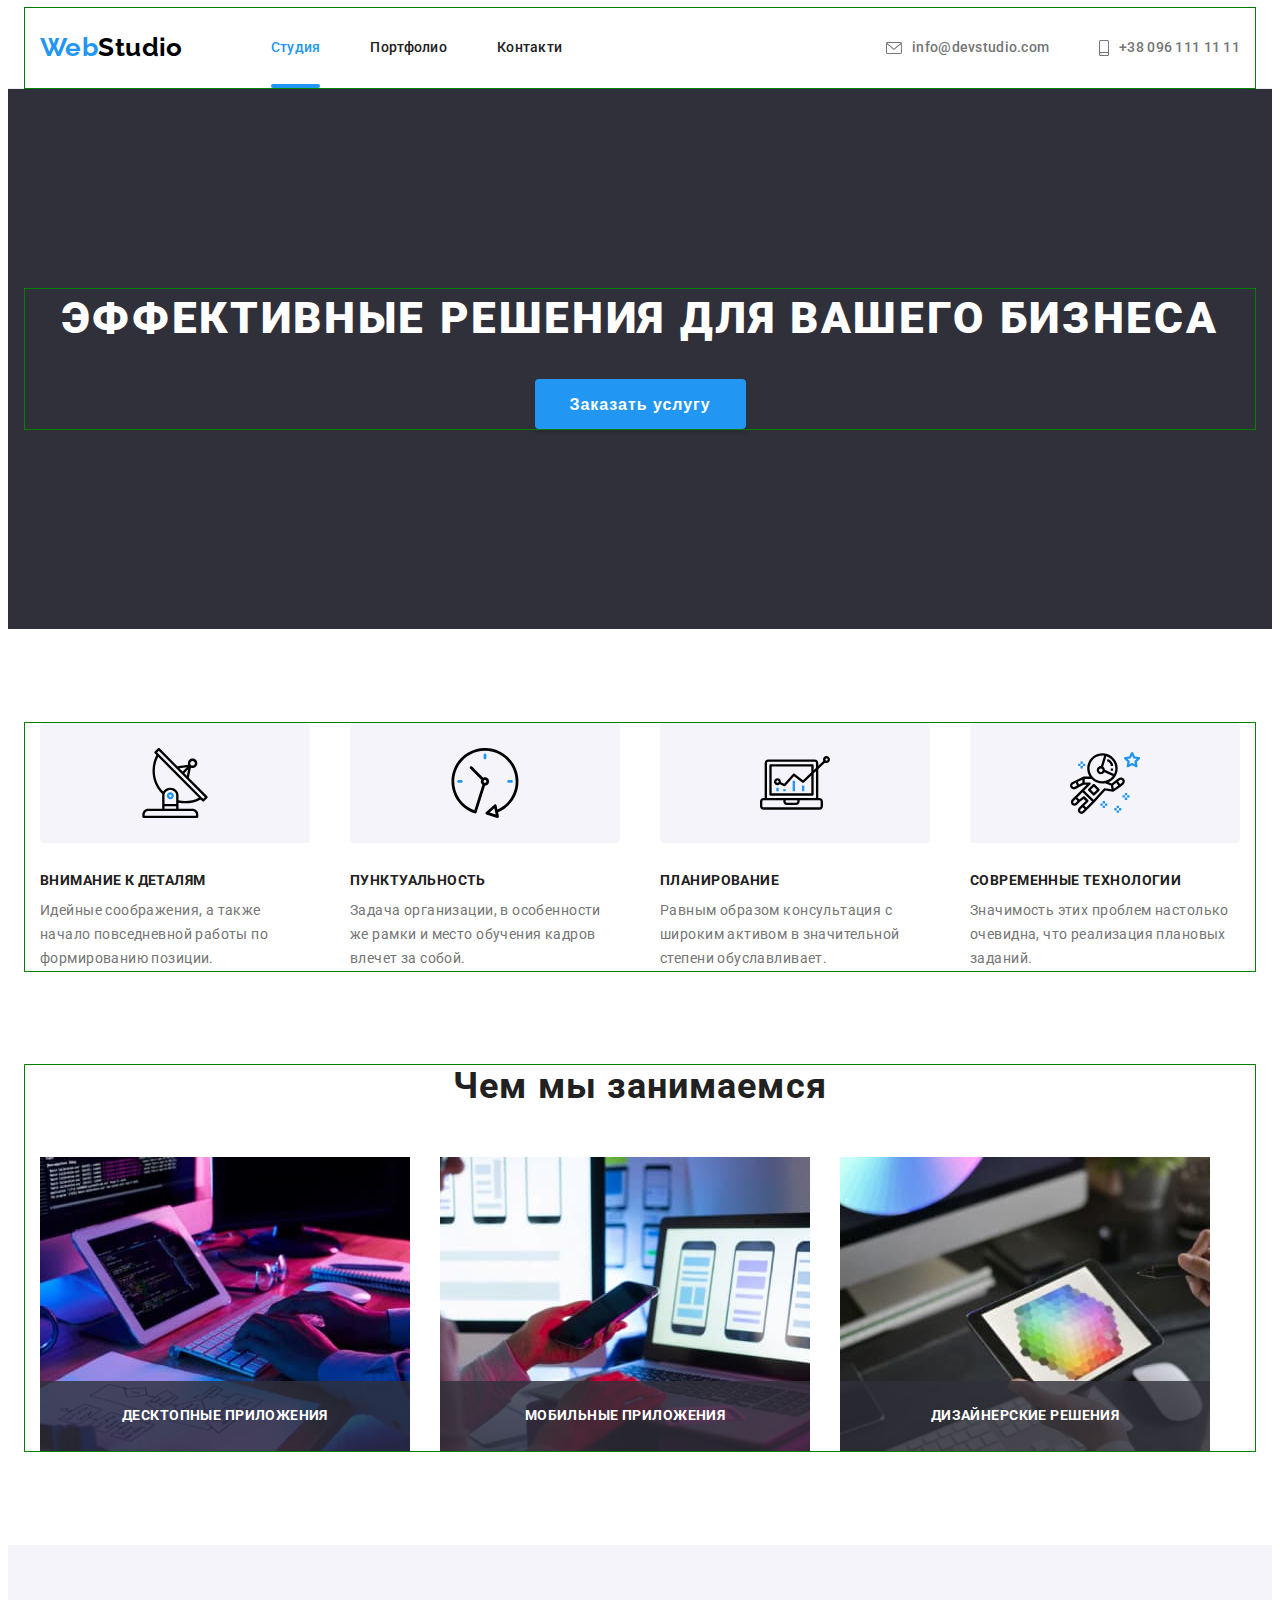
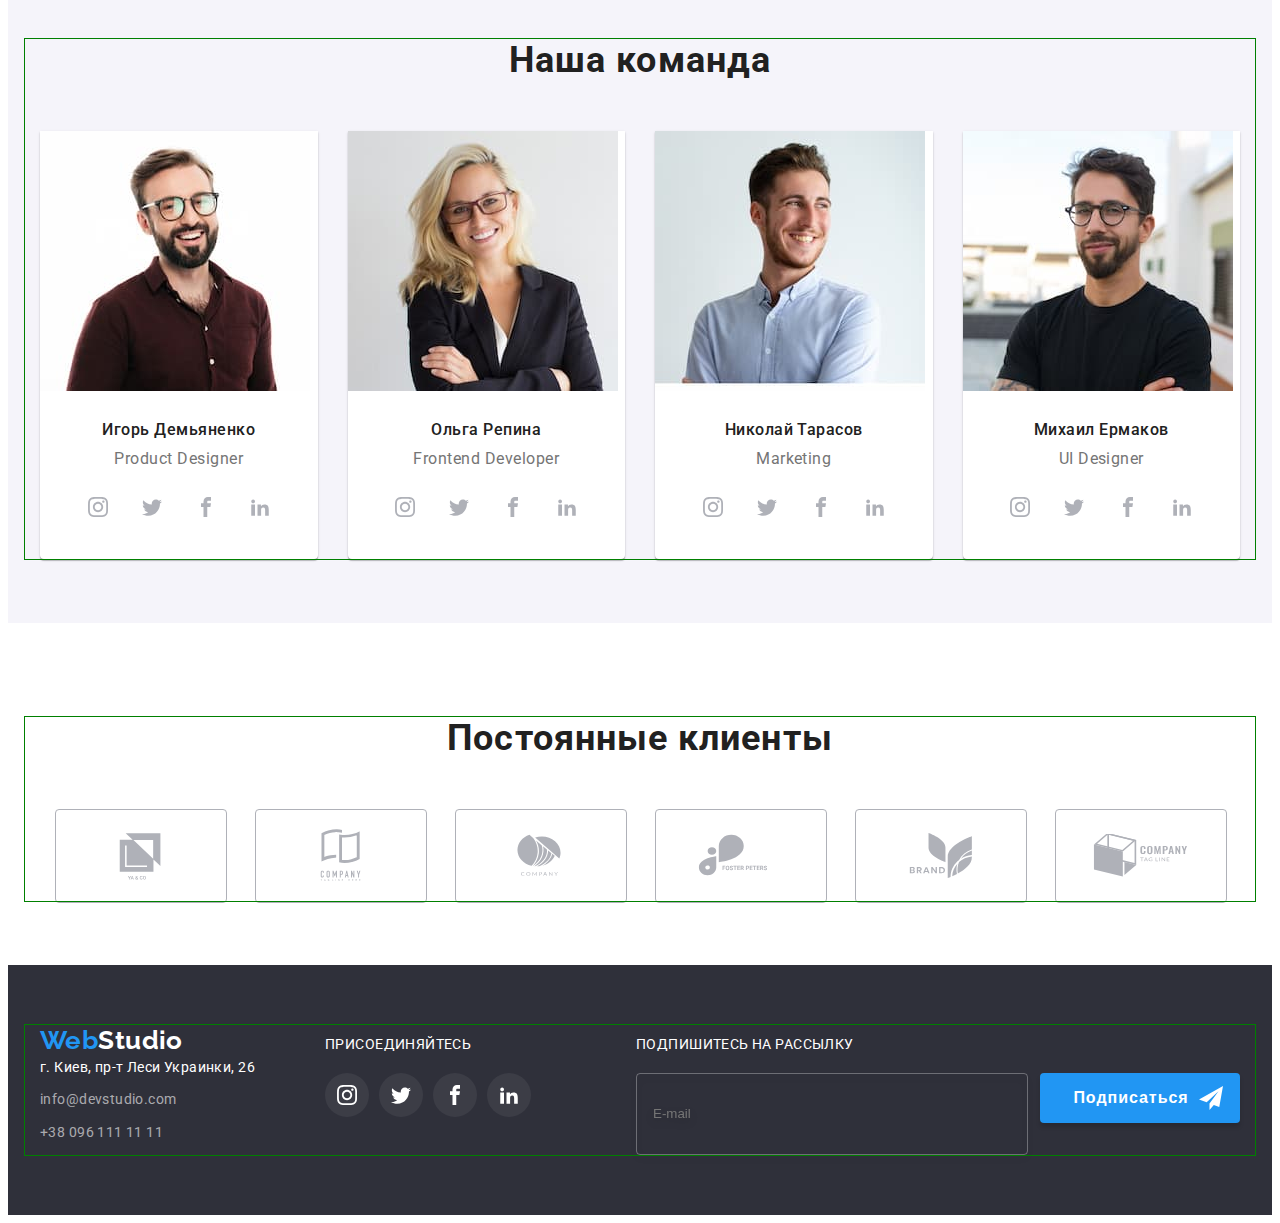
==== commit ed94c598: "создает растровые, адаптивные изображения" ====
--- a/index.html
+++ b/index.html
@@ -16,7 +16,7 @@
       crossorigin="anonymous"
       referrerpolicy="no-referrer"
     />
-    <link rel="stylesheet" href="./css/style.css" />
+    <!-- <link rel="stylesheet" href="./css/style.css" /> -->
     <link rel="stylesheet" href="./css/main.min.css" />
   </head>
   <body>
@@ -210,27 +210,48 @@
 
           <ul class="employment">
             <li class="employment__item">
-              <img
-                src="./images/img-1.jpg"
-                alt="Десктопные приложения"
-                width="370"
-              />
+              <picture>
+                <source
+                  srcset="./images/img-1.jpg 1x, ./images/img-1-2x.jpg 2x"
+                  media="(min-width:1200px)"
+                />
+                <img
+                  srcset="./images/img-1.jpg 1x, ./images/img-1-2x.jpg 2x"
+                  src="./images/img-1.jpg"
+                  alt="Десктопные приложения"
+                />
+              </picture>
+
               <h3 class="employment__title">Десктопные приложения</h3>
             </li>
             <li class="employment__item">
-              <img
-                src="./images/img-2.jpg"
-                alt="Мобильные приложения"
-                width="370"
-              />
+              <picture>
+                <source
+                  srcset="./images/img-2.jpg 1x, ./images/img-2-2x.jpg 2x"
+                  media="(min-width:1200px)"
+                />
+                <img
+                  srcset="./images/img-2.jpg 1x, ./images/img-2-2x.jpg 2x"
+                  src="./images/img-2.jpg"
+                  alt="Мобильные приложения"
+                />
+              </picture>
+
               <h3 class="employment__title">Мобильные приложения</h3>
             </li>
             <li class="employment__item">
-              <img
-                src="./images/img-3.jpg"
-                alt="Дизайнерские решения"
-                width="370"
-              />
+              <picture>
+                <source
+                  srcset="./images/img-3.jpg 1x, ./images/img-3-2x.jpg 2x"
+                  media="(min-width:1200px)"
+                />
+                <img
+                  srcset="./images/img-3.jpg 1x, ./images/img-3-2x.jpg 2x"
+                  src="./images/img-3.jpg"
+                  alt="Дизайнерские решения"
+                />
+              </picture>
+
               <h3 class="employment__title">Дизайнерские решения</h3>
             </li>
           </ul>
@@ -244,12 +265,33 @@
           <h2 class="section__title">Наша команда</h2>
           <ul class="team">
             <li class="team__item">
-              <img
-                src="./images/img-4.jpg"
-                alt="фото Игоря Демьяненко"
-                width=""
-                class="team__foto"
-              />
+              <picture>
+                <source
+                  srcset="./images/img-4.jpg 1x, ./images/img-4-2x.jpg 2x"
+                  media="(min-width:1200px)"
+                />
+                <source
+                  srcset="
+                    ./images/img-tab-4.jpg    1x,
+                    ./images/img-tab-4@2x.jpg 2x
+                  "
+                  media="(min-width:768px)"
+                />
+                <source
+                  srcset="
+                    ./images/img-mob-4.jpg    1x,
+                    ./images/img-mob-4@2x.jpg 2x
+                  "
+                  media="(max-width:767px)"
+                />
+                <img
+                  srcset="./images/img-4.jpg 1x, ./images/img-4-2x.jpg 2x"
+                  src="./images/img-4.jpg"
+                  alt="фото Игоря Демьяненко"
+                  class="team__foto"
+                />
+              </picture>
+
               <div class="team__box">
                 <h3 class="team__title">Игорь Демьяненко</h3>
                 <p class="team__text">Product Designer</p>
@@ -290,11 +332,33 @@
               </div>
             </li>
             <li class="team__item">
-              <img
-                src="./images/img-5.jpg"
-                alt="фото Ольги Репиной"
-                width="270"
-              />
+              <picture>
+                <source
+                  srcset="./images/img-5.jpg 1x, ./images/img-5-2x.jpg 2x"
+                  media="(min-width:1200px)"
+                />
+                <source
+                  srcset="
+                    ./images/img-tab-5.jpg    1x,
+                    ./images/img-tab-5@2x.jpg 2x
+                  "
+                  media="(min-width:768px)"
+                />
+                <source
+                  srcset="
+                    ./images/img-mob-5.jpg    1x,
+                    ./images/img-mob-5@2x.jpg 2x
+                  "
+                  media="(max-width:767px)"
+                />
+                <img
+                  srcset="./images/img-5.jpg 1x, ./images/img-5-2x.jpg 2x"
+                  src="./images/img-5.jpg"
+                  alt="фото Ольги Репиной"
+                  class="team__foto"
+                />
+              </picture>
+
               <div class="team__box">
                 <h3 class="team__title">Ольга Репина</h3>
                 <p class="team__text">Frontend Developer</p>
@@ -335,11 +399,33 @@
               </div>
             </li>
             <li class="team__item">
-              <img
-                src="./images/img-6.jpg"
-                alt="фото Николая Тарасова"
-                width="270"
-              />
+              <picture>
+                <source
+                  srcset="./images/img-6.jpg 1x, ./images/img-6-2x.jpg 2x"
+                  media="(min-width:1200px)"
+                />
+                <source
+                  srcset="
+                    ./images/img-tab-6.jpg    1x,
+                    ./images/img-tab-6@2x.jpg 2x
+                  "
+                  media="(min-width:768px)"
+                />
+                <source
+                  srcset="
+                    ./images/img-mob-6.jpg    1x,
+                    ./images/img-mob-6@2x.jpg 2x
+                  "
+                  media="(max-width:767px)"
+                />
+                <img
+                  srcset="./images/img-6.jpg 1x, ./images/img-6-2x.jpg 2x"
+                  src="./images/img-6.jpg"
+                  alt="фото Николая Тарасова"
+                  class="team__foto"
+                />
+              </picture>
+
               <div class="team__box">
                 <h3 class="team__title">Николай Тарасов</h3>
                 <p class="team__text">Marketing</p>
@@ -380,11 +466,33 @@
               </div>
             </li>
             <li class="team__item">
-              <img
-                src="./images/img-7.jpg"
-                alt="фото Михаила Ермакова"
-                width="270"
-              />
+              <picture>
+                <source
+                  srcset="./images/img-7.jpg 1x, ./images/img-7-2x.jpg 2x"
+                  media="(min-width:1200px)"
+                />
+                <source
+                  srcset="
+                    ./images/img-tab-7.jpg    1x,
+                    ./images/img-tab-7@2x.jpg 2x
+                  "
+                  media="(min-width:768px)"
+                />
+                <source
+                  srcset="
+                    ./images/img-mob-7.jpg    1x,
+                    ./images/img-mob-7@2x.jpg 2x
+                  "
+                  media="(max-width:767px)"
+                />
+                <img
+                  srcset="./images/img-7.jpg 1x, ./images/img-7-2x.jpg 2x"
+                  src="./images/img-7.jpg"
+                  alt="фото Михаила Ермакова"
+                  class="team__foto"
+                />
+              </picture>
+
               <div class="team__box">
                 <h3 class="team__title">Михаил Ермаков</h3>
                 <p class="team__text">UI Designer</p>
@@ -679,6 +787,6 @@
 
     <script src="./js/modal.js"></script>
 
-    <script src="./js/menu.js"></script>
+    <script src="./js/mobile-menu.js"></script>
   </body>
 </html>
--- a/css/main.min.css
+++ b/css/main.min.css
@@ -1,2 +1,2 @@
-:root{--primary-color-text: #757575;--color-accent: #2196f3;--color-title: #212121;--bgc-dark: #2f303a;--bgc-light: #f5f4fa;--bgc-wight: #ffffff;--backdown-tipical: 94px;--card-set-gap: 30px;--time-transition: 250ms;--backdown-small: 60px}.container{display:block;height:100%;padding-left:15px;padding-right:15px;margin-left:auto;margin-right:auto;outline:1px solid green}@media screen and (min-width: 480px){.container{max-width:480px}}@media screen and (min-width: 768px){.container{max-width:768px}}@media screen and (min-width: 1200px){.container{max-width:1200px}}.container__footer{text-align:center}@media screen and (min-width: 1200px){.container__footer{display:flex;align-items:baseline;justify-content:space-between;text-align:left}}.container__menu{display:flex;flex-direction:column;height:100%;justify-content:space-between}.section{padding-top:var(--backdown-small);padding-bottom:var(--backdown-small)}@media screen and (min-width: 1200px){.section{padding-top:var(--backdown-tipical);padding-bottom:var(--backdown-tipical)}}.section__title{font-weight:700;font-size:28px;line-height:33px;letter-spacing:0.03em;text-align:center;margin-bottom:30px;color:var(--color-title)}@media screen and (min-width: 1200px){.section__title{font-size:36px;line-height:1.17;margin-bottom:50px}}.section--other-bcg{background-color:#f5f4fa}.section__employment{display:none}@media screen and (min-width: 1200px){.section__employment{display:block}}h1,h2,h3,h4,li,p{margin:0}ul{margin:0;padding-left:0;list-style:none;text-decoration:none}a{text-decoration:none;display:inline-block}img{display:block;max-width:100%;height:auto}.section--no-padding-top{padding-top:0}body{font-family:"Roboto", sans-serif;color:var(--primary-color-text);font-size:14px;line-height:1.71;letter-spacing:0.03em}.visually-hidden{position:absolute;clip:rect(0 0 0 0);width:1px;height:1px;margin:-1px;border:0;padding:0}.is-hidden{opacity:0;pointer-events:none;visibility:hidden}.btn{background-color:var(--color-accent);border:1px solid transparent;font-weight:700;font-size:16px;line-height:1.87;letter-spacing:0.06em;min-width:200px;height:50px;box-shadow:0px 4px 4px rgba(0,0,0,0.15);border-radius:4px;padding:10px 34px;color:#ffffff;cursor:pointer;transition:background-color var(--time-transition) cubic-bezier(0.4, 0, 0.2, 1)}.btn:hover,.btn:focus{background-color:#188ce8}.footer-btn-icon{display:inline-flex;width:200px;align-items:center;justify-content:center;margin-left:12px;padding-right:13px;padding-left:29px}.btn-icon{margin-left:10px}.btn-close{position:absolute;top:8px;right:8px;cursor:pointer;display:flex;align-items:center;justify-content:center;margin:0;padding:0;fill:#000000;border:1px solid rgba(0,0,0,0.1);background-color:transparent;border-radius:50%;width:30px;height:30px}.btn-send{display:block;margin-right:auto;margin-left:auto}.button-list{display:flex;flex-wrap:wrap;row-gap:15px;column-gap:8px;margin-bottom:40px}@media screen and (min-width: 767px){.button-list{justify-content:center;margin-bottom:50px}}.button{font-family:"Roboto", sans-serif;font-weight:500;font-size:16px;line-height:1.63;letter-spacing:0.03em;border:1px solid transparent;border-radius:4px;min-width:73px;padding:6px 22px;background-color:#f5f4fa;cursor:pointer;transition:background-color var(--time-transition) cubic-bezier(0.4, 0, 0.2, 1),color var(--time-transition) cubic-bezier(0.4, 0, 0.2, 1),box-shadow var(--time-transition) cubic-bezier(0.4, 0, 0.2, 1)}.button:hover,.button:focus{background-color:#2196f3;color:#ffffff;box-shadow:0px 3px 1px rgba(0,0,0,0.1),0px 1px 2px rgba(0,0,0,0.08),0px 2px 2px rgba(0,0,0,0.12)}.btn-menu{top:10px;right:15px;display:block;align-items:center;justify-content:center;padding:0;margin-left:auto;border:none;background-color:transparent;cursor:pointer}@media screen and (min-width: 768px){.btn-menu{display:none}}.mob-menu__btn-close{position:absolute;margin-left:auto;top:10px;right:15px;cursor:pointer;display:block;align-items:flex-end;justify-content:center;padding:0;border:none;background-color:transparent}.mob-menu__btn-close:hover,.mob-menu__btn-close:focus{color:var(--color-accent);transition:color 700ms cubic-bezier(0.4, 0, 0.2, 1)}.no-scroll{overflow:hidden}.header{border-bottom:1px solid #ececec}@media screen and (min-width: 768px){.container__header{display:flex;align-items:center}}@media screen and (max-width: 767px){.site-nav{display:none}}@media screen and (min-width: 768px){.site-nav{display:flex;align-items:center;margin-left:88px}}.nav{display:flex;justify-content:space-between}@media screen and (min-width: 768px){.nav{margin-right:auto}}.site-nav__item:not(:last-child){margin-right:50px}.site-nav__link{font-weight:500;font-size:14px;line-height:1.2;letter-spacing:0.02em;color:var(--color-title);transition:color var(--time-transition) cubic-bezier(0.4, 0, 0.2, 1)}.site-nav__link:hover,.site-nav__link:focus{color:var(--color-accent)}.site-nav__link-current{color:var(--color-accent)}.site-nav__link-current{position:relative}.site-nav__link-current::after{position:absolute;display:block;content:"";width:100%;height:4px;background-color:var(--color-accent);border-radius:2px;left:0;bottom:-32px}@media screen and (max-width: 767px){.contacts{display:none}}@media screen and (min-width: 768px){.contacts{display:block;margin-left:auto}}@media screen and (min-width: 1200px){.contacts{display:flex}}@media screen and (min-width: 1200px){.contact__item:not(:last-child){margin-right:50px}}.contact__link{display:flex;align-items:center;font-weight:500;font-size:14px;line-height:1.14;letter-spacing:0.02em;color:var(--primary-color-text);transition:color var(--time-transition) cubic-bezier(0.4, 0, 0.2, 1)}.contact__link:hover,.contact__link:focus{color:var(--color-accent)}.contact__icon{display:flex;align-items:center;justify-content:center;fill:var(--primary-color-text);margin-right:10px;transition:fill var(--time-transition) cubic-bezier(0.4, 0, 0.2, 1)}.contact__link:hover .contact__icon,.contact__link:focus .contact__icon{fill:var(--color-accent)}.mob-menu{position:fixed;top:0;left:0;background-color:#ffffff;z-index:1;padding-top:48px;padding-bottom:48px;padding-left:40px;width:100vw;height:100vh}@media screen and (min-width: 768px){.mob-menu{display:none}}.mob-menu__site-nav--link{font-weight:500;font-size:40px;line-height:1.75;letter-spacing:0.02em;color:var(--color-title);transition:color var(--time-transition) cubic-bezier(0.4, 0, 0.2, 1)}.mob-menu__site-nav--link:hover,.mob-menu__site-nav--link:focus{color:var(--color-accent)}.mob-menu__site-nav--link-current{color:var(--color-accent)}.mob-menu__site-nav--item:not(:last-child){margin-bottom:32px}.mob-contacts{margin-left:auto;margin-right:auto}.mob-contact__link--tel{font-weight:500;font-size:30px;line-height:1.18;letter-spacing:0.02em;margin-bottom:32px;color:var(--color-accent);transition:color var(--time-transition) cubic-bezier(0.4, 0, 0.2, 1)}@media screen and (min-width: 480px){.mob-contact__link--tel{font-size:34px}}.mob-contact__link--tel:hover,.mob-contact__link--tel:focus{color:rgba(33,149,243,0.6)}.mob-contact__link--mail{font-weight:500;font-size:24px;line-height:1.17;letter-spacing:0.02em;color:var(--primary-color-text);margin-bottom:64px;transition:color var(--time-transition) cubic-bezier(0.4, 0, 0.2, 1)}.mob-contact__link--mail:hover,.mob-contact__link--mail:focus{color:var(--color-accent)}.mob__soc-list{display:flex;flex-wrap:wrap;color:var(--color-accent)}.mob__soc-list--item{padding:0 10px;border-right:1px solid rgba(33,33,33,0.2);height:22px}.mob__soc-list--link{color:var(--color-accent);font-weight:500;font-size:14px;line-height:1.22;letter-spacing:0.02em;transition:color var(--time-transition) cubic-bezier(0.4, 0, 0.2, 1),background-color var(--time-transition) cubic-bezier(0.4, 0, 0.2, 1)}@media screen and (min-width: 480px){.mob__soc-list--link{font-size:18px}}.logo{font-family:"Raleway";font-weight:700;font-size:26px;line-height:1.19;padding-top:24px;padding-bottom:25px;display:block;color:var(--color-accent)}.logo__darck{color:#000000}.logo__light{color:#ffffff}.logo__light--nopadding{padding:0px;margin-right:0}.hero-content{max-width:1600px;padding-top:118px;padding-bottom:118px;background-color:var(--bgc-dark);text-align:center;background-image:linear-gradient(to right, rgba(47,48,58,0.4), rgba(47,48,58,0.4)),url("../images/hero-img.jpg ");background-position:center;background-size:cover;background-repeat:no-repeat;margin-left:auto;margin-right:auto}@media screen and (min-width: 1200px){.hero-content{padding-top:200px;padding-bottom:200px}}.hero-content__title{font-weight:900;font-size:26px;line-height:1.62;letter-spacing:0.06em;text-transform:uppercase;margin-left:auto;margin-right:auto;margin-bottom:30px;color:#ffffff}@media screen and (min-width: 1200px){.hero-content__title{font-size:44px;line-height:1.36;letter-spacing:0.06em}}.preference{padding-left:0;justify-content:space-between}@media screen and (min-width: 768px){.preference{display:flex;flex-wrap:wrap}}.preference__box{display:flex;align-items:center;justify-content:center;background-color:var(--bgc-light);height:120px;margin-bottom:30px;border-radius:4px}@media screen and (min-width: 480px){.preference__box{max-width:450px}}@media screen and (min-width: 768px){.preference__box{display:flex;flex-wrap:wrap;max-width:354px}}@media screen and (min-width: 1200px){.preference__box{max-width:270px}}.preference__title{font-weight:700;font-size:14px;line-height:1.14;text-transform:uppercase;margin-bottom:10px;color:var(--color-title)}@media screen and (max-width: 767px){.preference__title{text-align:center}}@media screen and (min-width: 480px){.preference__text{max-width:450px}}@media screen and (min-width: 768px){.preference__text{max-width:354px}}@media screen and (min-width: 1200px){.preference__text{max-width:270px}}.employment{display:flex;margin-right:-30px}.employment__item{position:relative;margin-right:30px}.employment__title{position:absolute;text-align:center;text-transform:uppercase;width:100%;font-weight:700;font-size:14px;line-height:1.14;text-align:center;letter-spacing:0.03em;padding-top:27px;padding-bottom:27px;background:rgba(47,48,58,0.8);bottom:0;left:0;color:#ffffff}@media screen and (min-width: 768px){.team{display:flex;flex-wrap:wrap;margin-right:-30px;margin-bottom:-30px}}.team__item{background-color:#ffffff;box-shadow:0px 1px 3px rgba(0,0,0,0.12),0px 1px 1px rgba(0,0,0,0.14),0px 2px 1px rgba(0,0,0,0.2);border-radius:0px 0px 4px 4px;width:100%}@media screen and (max-width: 1200px){.team__item{margin-bottom:30px}}@media screen and (min-width: 768px){.team__item{margin-right:30px;width:calc(100% / 2 - 30px)}}@media screen and (min-width: 1200px){.team__item{flex-basis:calc(100% / 4 - var(--card-set-gap))}}.team__box{padding-top:var(--card-set-gap);padding-bottom:var(--card-set-gap);padding-right:32px;padding-left:32px;text-align:center}.team__title{font-weight:500;font-size:16px;line-height:1.18;letter-spacing:0.03em;color:var(--color-title)}.team__text{font-size:16px;line-height:1.18;letter-spacing:0.03em;color:var(--primary-color-text);margin-top:10px}.clients{display:flex;flex-wrap:wrap;justify-content:center;margin-right:-30px;margin-bottom:-30px}.client__item{height:92px;margin-right:30px;margin-bottom:30px}@media screen and (min-width: 480px){.client__item{width:calc((100% - 60px) / 2)}}@media screen and (min-width: 768px){.client__item{width:calc(100% / 3 - 30px)}}@media screen and (min-width: 1200px){.client__item{width:170px;margin-bottom:0px}.client__item:not(:last-child){margin-right:30px}}.client__link{display:flex;align-items:center;justify-content:center;border:1px solid #afb1b8;border-radius:4px;fill:#afb1b8;width:100%;height:100%;transition:fill var(--time-transition) cubic-bezier(0.4, 0, 0.2, 1),border-color var(--time-transition) cubic-bezier(0.4, 0, 0.2, 1)}.client__link:hover,.client__link:focus{fill:var(--color-accent);border-color:var(--color-accent)}.soc-list{display:flex;justify-content:center;margin-top:16px}.soc-list__item+.soc-list__item{margin-left:10px}.soc-list__link{display:flex;align-items:center;justify-content:center;width:44px;height:44px;border-radius:50%;color:#afb1b8;transition:color var(--time-transition) cubic-bezier(0.4, 0, 0.2, 1),background-color var(--time-transition) cubic-bezier(0.4, 0, 0.2, 1)}.soc-list__link:hover,.soc-list__link:focus{color:#ffffff;background-color:var(--color-accent)}.soc-list__icon{fill:currentColor}@media screen and (max-width: 767px){.soc-tumb{margin-bottom:60px}}@media screen and (min-width: 1200px){.soc-tumb{margin-left:70px}}.footer{background-color:var(--bgc-dark);padding-top:60px;padding-bottom:60px}.footer__text{line-height:1.14;letter-spacing:0.03em;text-transform:uppercase;color:#ffffff;margin-bottom:20px}@media screen and (min-width: 768px){.footer--flax{display:flex;justify-content:space-around;align-items:baseline;margin-bottom:60px}}@media screen and (min-width: 1200px){.footer--flax{margin-bottom:0;padding:0}}@media screen and (max-width: 767px){.footer-soc{margin-bottom:60px}}.soc-list-footer{display:flex;justify-content:center;margin-top:20px}.soc-list-footer__link{display:flex;align-items:center;justify-content:center;width:44px;height:44px;border-radius:50%;background-color:#ffffff10;color:#ffffff;transition:background-color var(--time-transition) cubic-bezier(0.4, 0, 0.2, 1)}.soc-list-footer__link:hover,.soc-list-footer__link:focus{background-color:var(--color-accent)}.soc-list-footer__item:not(:last-child){margin-right:10px}.soc-list-footer__icon{fill:currentColor}.address{font-style:normal}.address-list__link--map{color:#ffffff;transition:color var(--time-transition) cubic-bezier(0.4, 0, 0.2, 1)}.address-list__link--map:hover{color:rgba(255,255,255,0.6)}.address-list__item{margin-bottom:9px}.address-list__item:last-child{margin-bottom:0}.address-list__link{color:rgba(255,255,255,0.6);transition:color var(--time-transition) cubic-bezier(0.4, 0, 0.2, 1)}.address-list__link:hover,.address-list__link:focus{color:#ffffff}.backdrop{position:fixed;width:100%;height:100%;top:0;left:0;background-color:rgba(0,0,0,0.1);box-shadow:0px 1px 3px rgba(0,0,0,0.12),0px 1px 1px rgba(0,0,0,0.14),0px 2px 1px rgba(0,0,0,0.2);border-radius:4px;transition:transform var(--time-transition),opacity var(--time-transition),visibility var(--time-transition)}@media screen and (max-width: 767px){.backdrop{padding:94px 15px;overflow-y:scroll}}.backdrop.is-hidden .modal{transform:scale(0.5) rotate(290deg) translate(120%, -130%)}.modal{position:relative;padding:15px;border-radius:4px;background-color:#ffffff;box-shadow:0px 1px 3px rgba(0,0,0,0.12),0px 1px 1px rgba(0,0,0,0.14),0px 2px 1px rgba(0,0,0,0.2)}@media screen and (min-width: 480px){.modal{position:absolute;top:50%;left:50%;transform:translate(-50%, -50%) scale(1) rotate(0);width:450px;padding:40px}}@media screen and (min-width: 1200px){.modal{width:528px;transition:transform var(--time-transition)}}.modal-form{display:block;align-items:center;justify-content:center}.modal-title{font-weight:700;font-size:20px;line-height:1.15;text-align:center;letter-spacing:0.03em;color:#212121;text-align:center;margin-bottom:14px}.modal-field:nth-child(-n+3){margin-bottom:10px}.modal-field.textarea{margin-bottom:20px}.modal-check{margin-bottom:30px}.modal-lable{position:relative;display:block;margin-bottom:4px;font-weight:400;font-size:12px;line-height:1.17;letter-spacing:0.01em}.modal-input-svg{position:relative}.modal-input{width:100%;height:40px;border:1px solid rgba(33,33,33,0.2);border-radius:4px;padding-left:42px;outline:none}.modal-input::placeholder{color:var(--primary-color-text)}.modal-input:hover,.modal-input:focus{border-color:var(--color-accent);transition:border-color var(--time-transition) cubic-bezier(0.4, 0, 0.2, 1)}.modal-icon{position:absolute;left:12px;top:50%;pointer-events:none;fill:var(--color-title);transform:translateY(-50%);transition:fill var(--time-transition) cubic-bezier(0.4, 0, 0.2, 1)}.modal-input:hover+.modal-icon,.modal-input:focus+.modal-icon{fill:var(--color-accent);transition:fill var(--time-transition) cubic-bezier(0.4, 0, 0.2, 1)}.modal-area{display:block;width:100%;height:120px;border:1px solid rgba(33,33,33,0.2);border-radius:4px;padding:12px 16px;resize:none;outline:none}.modal-area:hover,.modal-area:focus{border-color:var(--color-accent);transition:border-color var(--time-transition) cubic-bezier(0.4, 0, 0.2, 1)}.input-check{-webkit-appearance:none;-moz-appearance:none;appearance:none;position:absolute}.modal-field .modal-link{color:var(--color-accent);text-decoration:underline}.checkbox{margin-bottom:30px}.check-text{cursor:pointer;justify-content:center;align-items:center;font-size:12px;line-height:1.17;letter-spacing:0.03em}@media screen and (min-width: 480px){.check-text{display:flex}}@media screen and (min-width: 1200px){.check-text{font-size:14px;line-height:1.71;letter-spacing:0.03em}}.check-text span{display:flex;align-items:center;justify-content:center}.checkbox-svg{border:1px solid var(--color-title);border-radius:2px;margin-right:7px;fill:transparent}.input-check:checked+.checkbox-svg{background-color:var(--color-accent);border:none;fill:#ffffff}.gallery{padding:0;margin:0;list-style:none}@media screen and (min-width: 768px){.gallery{display:flex;flex-wrap:wrap}}.gallery-title{font-weight:700;font-size:18px;line-height:2;letter-spacing:0.06em;color:var(--color-title)}.gallery-item{font-size:16px;line-height:1.88;margin-top:4px;color:var(--primary-color-text)}.gallery>.card-item{display:flex;flex-direction:column;margin-right:var(--card-set-gap);margin-top:var(--card-set-gap)}@media screen and (min-width: 768px){.gallery>.card-item{flex-basis:calc(100% / 2 - var(--card-set-gap))}}@media screen and (min-width: 1200px){.gallery>.card-item{flex-basis:calc(100% / 3 - var(--card-set-gap))}}.card-link{display:block}.card-link:hover,.card-link:focus{box-shadow:0px 1px 1px rgba(0,0,0,0.12),0px 4px 4px rgba(0,0,0,0.06),1px 4px 6px rgba(0,0,0,0.16)}.card-text{position:relative;flex-grow:1;padding-top:20px;padding-right:24px;padding-bottom:20px;padding-left:24px;border:1px solid #eeeeee}.card-thumb{position:relative;overflow:hidden}.card-thumb-title{position:absolute;padding:63px 24px;top:0;left:0;width:100%;height:100%;font-weight:400;font-size:18px;line-height:1.56;background-color:rgba(33,150,243,0.9);letter-spacing:0.03em;color:#ffffff;transform:translateY(100%);transition:transform var(--time-transition) cubic-bezier(0.4, 0, 0.2, 1)}.card-link:hover .card-thumb-title,.card-link:focus .card-thumb-title{transform:translateY(0)}@media screen and (min-width: 1200px){.footer-sub-input{margin-left:93px}}.footer-field{margin-top:20px}@media screen and (min-width: 1199px){.footer-field{display:flex}}.footer-input{display:block;width:100%;height:50px;padding:15px 16px;border:1px solid rgba(255,255,255,0.3);filter:drop-shadow(0px 4px 4px rgba(0,0,0,0.15));border-radius:4px;background-color:transparent;outline:none;color:rgba(255,255,255,0.6)}@media screen and (max-width: 1199px){.footer-input{margin-bottom:20px}}@media screen and (min-width: 768px){.footer-input{display:block;max-width:450px;margin-left:auto;margin-right:auto}}@media screen and (min-width: 1200px){.footer-input{display:inline-block;margin:0;width:358px}}
+:root{--primary-color-text: #757575;--color-accent: #2196f3;--color-title: #212121;--bgc-dark: #2f303a;--bgc-light: #f5f4fa;--bgc-wight: #ffffff;--backdown-tipical: 94px;--card-set-gap: 30px;--time-transition: 250ms;--backdown-small: 60px}.container{display:block;height:100%;padding-left:15px;padding-right:15px;margin-left:auto;margin-right:auto;outline:1px solid green}@media screen and (min-width: 480px){.container{max-width:480px}}@media screen and (min-width: 768px){.container{max-width:768px}}@media screen and (min-width: 1200px){.container{max-width:1200px}}.container__footer{text-align:center}@media screen and (min-width: 1200px){.container__footer{display:flex;align-items:baseline;justify-content:space-between;text-align:left}}.container__menu{display:flex;flex-direction:column;height:100%;justify-content:space-between}.section{padding-top:var(--backdown-small);padding-bottom:var(--backdown-small)}@media screen and (min-width: 1200px){.section{padding-top:var(--backdown-tipical);padding-bottom:var(--backdown-tipical)}}.section__title{font-weight:700;font-size:28px;line-height:33px;letter-spacing:0.03em;text-align:center;margin-bottom:30px;color:var(--color-title)}@media screen and (min-width: 1200px){.section__title{font-size:36px;line-height:1.17;margin-bottom:50px}}.section--other-bcg{background-color:#f5f4fa}.section__employment{display:none}@media screen and (min-width: 1200px){.section__employment{display:block}}h1,h2,h3,h4,li,p{margin:0}ul{margin:0;padding-left:0;list-style:none;text-decoration:none}a{text-decoration:none;display:inline-block}img{display:block;max-width:100%;height:auto}.section--no-padding-top{padding-top:0}body{font-family:"Roboto", sans-serif;color:var(--primary-color-text);font-size:14px;line-height:1.71;letter-spacing:0.03em}.visually-hidden{position:absolute;clip:rect(0 0 0 0);width:1px;height:1px;margin:-1px;border:0;padding:0}.is-hidden{opacity:0;pointer-events:none;visibility:hidden}.btn{background-color:var(--color-accent);border:1px solid transparent;font-weight:700;font-size:16px;line-height:1.87;letter-spacing:0.06em;min-width:200px;height:50px;box-shadow:0px 4px 4px rgba(0,0,0,0.15);border-radius:4px;padding:10px 34px;color:#ffffff;cursor:pointer;transition:background-color var(--time-transition) cubic-bezier(0.4, 0, 0.2, 1)}.btn:hover,.btn:focus{background-color:#188ce8}.footer-btn-icon{display:inline-flex;width:200px;align-items:center;justify-content:center;margin-left:12px;padding-right:13px;padding-left:29px}.btn-icon{margin-left:10px}.btn-close{position:absolute;top:8px;right:8px;cursor:pointer;display:flex;align-items:center;justify-content:center;margin:0;padding:0;fill:#000000;border:1px solid rgba(0,0,0,0.1);background-color:transparent;border-radius:50%;width:30px;height:30px}.btn-send{display:block;margin-right:auto;margin-left:auto}.button-list{display:flex;flex-wrap:wrap;row-gap:15px;column-gap:8px;margin-bottom:40px}@media screen and (min-width: 767px){.button-list{justify-content:center;margin-bottom:50px}}.button{font-family:"Roboto", sans-serif;font-weight:500;font-size:16px;line-height:1.63;letter-spacing:0.03em;border:1px solid transparent;border-radius:4px;min-width:73px;padding:6px 22px;background-color:#f5f4fa;cursor:pointer;transition:background-color var(--time-transition) cubic-bezier(0.4, 0, 0.2, 1),color var(--time-transition) cubic-bezier(0.4, 0, 0.2, 1),box-shadow var(--time-transition) cubic-bezier(0.4, 0, 0.2, 1)}.button:hover,.button:focus{background-color:#2196f3;color:#ffffff;box-shadow:0px 3px 1px rgba(0,0,0,0.1),0px 1px 2px rgba(0,0,0,0.08),0px 2px 2px rgba(0,0,0,0.12)}.btn-menu{top:10px;right:15px;display:block;align-items:center;justify-content:center;padding:0;margin-left:auto;border:none;background-color:transparent;cursor:pointer}@media screen and (min-width: 768px){.btn-menu{display:none}}.mob-menu__btn-close{position:absolute;margin-left:auto;top:10px;right:15px;cursor:pointer;display:block;align-items:flex-end;justify-content:center;padding:0;border:none;background-color:transparent}.mob-menu__btn-close:hover,.mob-menu__btn-close:focus{color:var(--color-accent);transition:color 700ms cubic-bezier(0.4, 0, 0.2, 1)}.no-scroll{overflow:hidden}.header{border-bottom:1px solid #ececec}@media screen and (min-width: 768px){.container__header{display:flex;align-items:center}}@media screen and (max-width: 767px){.site-nav{display:none}}@media screen and (min-width: 768px){.site-nav{display:flex;align-items:center;margin-left:88px}}.nav{display:flex;justify-content:space-between}@media screen and (min-width: 768px){.nav{margin-right:auto}}.site-nav__item:not(:last-child){margin-right:50px}.site-nav__link{font-weight:500;font-size:14px;line-height:1.2;letter-spacing:0.02em;color:var(--color-title);transition:color var(--time-transition) cubic-bezier(0.4, 0, 0.2, 1)}.site-nav__link:hover,.site-nav__link:focus{color:var(--color-accent)}.site-nav__link-current{color:var(--color-accent)}.site-nav__link-current{position:relative}.site-nav__link-current::after{position:absolute;display:block;content:"";width:100%;height:4px;background-color:var(--color-accent);border-radius:2px;left:0;bottom:-32px}@media screen and (max-width: 767px){.contacts{display:none}}@media screen and (min-width: 768px){.contacts{display:block;margin-left:auto}}@media screen and (min-width: 1200px){.contacts{display:flex}}@media screen and (min-width: 1200px){.contact__item:not(:last-child){margin-right:50px}}.contact__link{display:flex;align-items:center;font-weight:500;font-size:14px;line-height:1.14;letter-spacing:0.02em;color:var(--primary-color-text);transition:color var(--time-transition) cubic-bezier(0.4, 0, 0.2, 1)}.contact__link:hover,.contact__link:focus{color:var(--color-accent)}.contact__icon{display:flex;align-items:center;justify-content:center;fill:var(--primary-color-text);margin-right:10px;transition:fill var(--time-transition) cubic-bezier(0.4, 0, 0.2, 1)}.contact__link:hover .contact__icon,.contact__link:focus .contact__icon{fill:var(--color-accent)}.mob-menu{position:fixed;top:0;left:0;background-color:#ffffff;z-index:1;padding-top:48px;padding-bottom:48px;padding-left:40px;width:100vw;height:100vh}@media screen and (min-width: 768px){.mob-menu{display:none}}.mob-menu__site-nav--link{font-weight:500;font-size:40px;line-height:1.75;letter-spacing:0.02em;color:var(--color-title);transition:color var(--time-transition) cubic-bezier(0.4, 0, 0.2, 1)}.mob-menu__site-nav--link:hover,.mob-menu__site-nav--link:focus{color:var(--color-accent)}.mob-menu__site-nav--link-current{color:var(--color-accent)}.mob-menu__site-nav--item:not(:last-child){margin-bottom:32px}.mob-contacts{margin-left:auto;margin-right:auto}.mob-contact__link--tel{font-weight:500;font-size:30px;line-height:1.18;letter-spacing:0.02em;margin-bottom:32px;color:var(--color-accent);transition:color var(--time-transition) cubic-bezier(0.4, 0, 0.2, 1)}@media screen and (min-width: 480px){.mob-contact__link--tel{font-size:34px}}.mob-contact__link--tel:hover,.mob-contact__link--tel:focus{color:rgba(33,149,243,0.6)}.mob-contact__link--mail{font-weight:500;font-size:24px;line-height:1.17;letter-spacing:0.02em;color:var(--primary-color-text);margin-bottom:64px;transition:color var(--time-transition) cubic-bezier(0.4, 0, 0.2, 1)}.mob-contact__link--mail:hover,.mob-contact__link--mail:focus{color:var(--color-accent)}.mob__soc-list{display:flex;flex-wrap:wrap;color:var(--color-accent)}.mob__soc-list--item{padding:0 10px;border-right:1px solid rgba(33,33,33,0.2);height:22px}.mob__soc-list--link{color:var(--color-accent);font-weight:500;font-size:14px;line-height:1.22;letter-spacing:0.02em;transition:color var(--time-transition) cubic-bezier(0.4, 0, 0.2, 1),background-color var(--time-transition) cubic-bezier(0.4, 0, 0.2, 1)}@media screen and (min-width: 480px){.mob__soc-list--link{font-size:18px}}.logo{font-family:"Raleway";font-weight:700;font-size:26px;line-height:1.19;padding-top:24px;padding-bottom:25px;display:block;color:var(--color-accent)}.logo__darck{color:#000000}.logo__light{color:#ffffff}.logo__light--nopadding{padding:0px;margin-right:0}.hero-content{max-width:1600px;padding-top:118px;padding-bottom:118px;background-color:var(--bgc-dark);text-align:center;background-position:center;background-size:cover;background-repeat:no-repeat;margin-left:auto;margin-right:auto}@media screen and (max-width: 767px){.hero-content{background-image:linear-gradient(to right, rgba(47,48,58,0.4), rgba(47,48,58,0.4)),url("../images/hero-mob-img.jpg")}}@media screen and (max-width: 767px) and (min-device-pixel-ratio: 2), screen and (max-width: 767px) and (-webkit-min-device-pixel-ratio: 2), screen and (max-width: 767px) and (min-resolution: 192dpi), screen and (max-width: 767px) and (min-resolution: 2dppx){.hero-content{background-image:linear-gradient(to right, rgba(47,48,58,0.4), rgba(47,48,58,0.4)),url("../images/hero-mob-img-2x.jpg")}}@media screen and (min-width: 768px){.hero-content{background-image:linear-gradient(to right, rgba(47,48,58,0.4), rgba(47,48,58,0.4)),url("../images/hero-tab-img.jpg")}}@media screen and (min-width: 768px) and (min-device-pixel-ratio: 2), screen and (min-width: 768px) and (-webkit-min-device-pixel-ratio: 2), screen and (min-width: 768px) and (min-resolution: 192dpi), screen and (min-width: 768px) and (min-resolution: 2dppx){.hero-content{background-image:linear-gradient(to right, rgba(47,48,58,0.4), rgba(47,48,58,0.4)),url("../images/hero-tab-img@2x.jpg")}}@media screen and (min-width: 1200px){.hero-content{padding-top:200px;padding-bottom:200px;background-image:linear-gradient(to right, rgba(47,48,58,0.4), rgba(47,48,58,0.4)),url("../images/hero-desc-img.jpg")}}@media screen and (min-width: 1200px) and (min-device-pixel-ratio: 2), screen and (min-width: 1200px) and (-webkit-min-device-pixel-ratio: 2), screen and (min-width: 1200px) and (min-resolution: 192dpi), screen and (min-width: 1200px) and (min-resolution: 2dppx){.hero-content{background-image:linear-gradient(to right, rgba(47,48,58,0.4), rgba(47,48,58,0.4)),url("../images/hero-desc-img@2x.jpg")}}.hero-content__title{font-weight:900;font-size:26px;line-height:1.62;letter-spacing:0.06em;text-transform:uppercase;margin-left:auto;margin-right:auto;margin-bottom:30px;color:#ffffff}@media screen and (min-width: 1200px){.hero-content__title{font-size:44px;line-height:1.36;letter-spacing:0.06em}}.preference{padding-left:0;justify-content:space-between}@media screen and (min-width: 768px){.preference{display:flex;flex-wrap:wrap}}.preference__box{display:flex;align-items:center;justify-content:center;background-color:var(--bgc-light);height:120px;margin-bottom:30px;border-radius:4px}@media screen and (min-width: 480px){.preference__box{max-width:450px}}@media screen and (min-width: 768px){.preference__box{display:flex;flex-wrap:wrap;max-width:354px}}@media screen and (min-width: 1200px){.preference__box{max-width:270px}}.preference__title{font-weight:700;font-size:14px;line-height:1.14;text-transform:uppercase;margin-bottom:10px;color:var(--color-title)}@media screen and (max-width: 767px){.preference__title{text-align:center}}@media screen and (min-width: 480px){.preference__text{max-width:450px}}@media screen and (min-width: 768px){.preference__text{max-width:354px}}@media screen and (min-width: 1200px){.preference__text{max-width:270px}}.employment{display:flex;margin-right:-30px}.employment__item{position:relative;margin-right:30px}.employment__title{position:absolute;text-align:center;text-transform:uppercase;width:100%;font-weight:700;font-size:14px;line-height:1.14;text-align:center;letter-spacing:0.03em;padding-top:27px;padding-bottom:27px;background:rgba(47,48,58,0.8);bottom:0;left:0;color:#ffffff}@media screen and (min-width: 768px){.team{display:flex;flex-wrap:wrap;margin-right:-30px;margin-bottom:-30px}}.team__item{background-color:#ffffff;box-shadow:0px 1px 3px rgba(0,0,0,0.12),0px 1px 1px rgba(0,0,0,0.14),0px 2px 1px rgba(0,0,0,0.2);border-radius:0px 0px 4px 4px;width:100%}@media screen and (max-width: 1200px){.team__item{margin-bottom:30px}}@media screen and (min-width: 768px){.team__item{margin-right:30px;width:calc(100% / 2 - 30px)}}@media screen and (min-width: 1200px){.team__item{flex-basis:calc(100% / 4 - var(--card-set-gap))}}.team__box{padding-top:var(--card-set-gap);padding-bottom:var(--card-set-gap);padding-right:32px;padding-left:32px;text-align:center}.team__title{font-weight:500;font-size:16px;line-height:1.18;letter-spacing:0.03em;color:var(--color-title)}.team__text{font-size:16px;line-height:1.18;letter-spacing:0.03em;color:var(--primary-color-text);margin-top:10px}.clients{display:flex;flex-wrap:wrap;justify-content:center;margin-right:-30px;margin-bottom:-30px}.client__item{height:92px;margin-right:30px;margin-bottom:30px}@media screen and (min-width: 480px){.client__item{width:calc((100% - 60px) / 2)}}@media screen and (min-width: 768px){.client__item{width:calc(100% / 3 - 30px)}}@media screen and (min-width: 1200px){.client__item{width:170px;margin-bottom:0px}.client__item:not(:last-child){margin-right:30px}}.client__link{display:flex;align-items:center;justify-content:center;border:1px solid #afb1b8;border-radius:4px;fill:#afb1b8;width:100%;height:100%;transition:fill var(--time-transition) cubic-bezier(0.4, 0, 0.2, 1),border-color var(--time-transition) cubic-bezier(0.4, 0, 0.2, 1)}.client__link:hover,.client__link:focus{fill:var(--color-accent);border-color:var(--color-accent)}.soc-list{display:flex;justify-content:center;margin-top:16px}.soc-list__item+.soc-list__item{margin-left:10px}.soc-list__link{display:flex;align-items:center;justify-content:center;width:44px;height:44px;border-radius:50%;color:#afb1b8;transition:color var(--time-transition) cubic-bezier(0.4, 0, 0.2, 1),background-color var(--time-transition) cubic-bezier(0.4, 0, 0.2, 1)}.soc-list__link:hover,.soc-list__link:focus{color:#ffffff;background-color:var(--color-accent)}.soc-list__icon{fill:currentColor}@media screen and (max-width: 767px){.soc-tumb{margin-bottom:60px}}@media screen and (min-width: 1200px){.soc-tumb{margin-left:70px}}.footer{background-color:var(--bgc-dark);padding-top:60px;padding-bottom:60px}.footer__text{line-height:1.14;letter-spacing:0.03em;text-transform:uppercase;color:#ffffff;margin-bottom:20px}@media screen and (min-width: 768px){.footer--flax{display:flex;justify-content:space-around;align-items:baseline;margin-bottom:60px}}@media screen and (min-width: 1200px){.footer--flax{margin-bottom:0;padding:0}}@media screen and (max-width: 767px){.footer-soc{margin-bottom:60px}}.soc-list-footer{display:flex;justify-content:center;margin-top:20px}.soc-list-footer__link{display:flex;align-items:center;justify-content:center;width:44px;height:44px;border-radius:50%;background-color:#ffffff10;color:#ffffff;transition:background-color var(--time-transition) cubic-bezier(0.4, 0, 0.2, 1)}.soc-list-footer__link:hover,.soc-list-footer__link:focus{background-color:var(--color-accent)}.soc-list-footer__item:not(:last-child){margin-right:10px}.soc-list-footer__icon{fill:currentColor}.address{font-style:normal}.address-list__link--map{color:#ffffff;transition:color var(--time-transition) cubic-bezier(0.4, 0, 0.2, 1)}.address-list__link--map:hover{color:rgba(255,255,255,0.6)}.address-list__item{margin-bottom:9px}.address-list__item:last-child{margin-bottom:0}.address-list__link{color:rgba(255,255,255,0.6);transition:color var(--time-transition) cubic-bezier(0.4, 0, 0.2, 1)}.address-list__link:hover,.address-list__link:focus{color:#ffffff}.backdrop{position:fixed;width:100%;height:100%;top:0;left:0;background-color:rgba(0,0,0,0.1);box-shadow:0px 1px 3px rgba(0,0,0,0.12),0px 1px 1px rgba(0,0,0,0.14),0px 2px 1px rgba(0,0,0,0.2);border-radius:4px;transition:transform var(--time-transition),opacity var(--time-transition),visibility var(--time-transition)}@media screen and (max-width: 767px){.backdrop{padding:94px 15px;overflow-y:scroll}}.backdrop.is-hidden .modal{transform:scale(0.5) rotate(290deg) translate(120%, -130%)}.modal{position:relative;padding:15px;border-radius:4px;background-color:#ffffff;box-shadow:0px 1px 3px rgba(0,0,0,0.12),0px 1px 1px rgba(0,0,0,0.14),0px 2px 1px rgba(0,0,0,0.2)}@media screen and (min-width: 480px){.modal{position:absolute;top:50%;left:50%;transform:translate(-50%, -50%) scale(1) rotate(0);width:450px;padding:40px}}@media screen and (min-width: 1200px){.modal{width:528px;transition:transform var(--time-transition)}}.modal-form{display:block;align-items:center;justify-content:center}.modal-title{font-weight:700;font-size:20px;line-height:1.15;text-align:center;letter-spacing:0.03em;color:#212121;text-align:center;margin-bottom:14px}.modal-field:nth-child(-n+3){margin-bottom:10px}.modal-field.textarea{margin-bottom:20px}.modal-check{margin-bottom:30px}.modal-lable{position:relative;display:block;margin-bottom:4px;font-weight:400;font-size:12px;line-height:1.17;letter-spacing:0.01em}.modal-input-svg{position:relative}.modal-input{width:100%;height:40px;border:1px solid rgba(33,33,33,0.2);border-radius:4px;padding-left:42px;outline:none}.modal-input::placeholder{color:var(--primary-color-text)}.modal-input:hover,.modal-input:focus{border-color:var(--color-accent);transition:border-color var(--time-transition) cubic-bezier(0.4, 0, 0.2, 1)}.modal-icon{position:absolute;left:12px;top:50%;pointer-events:none;fill:var(--color-title);transform:translateY(-50%);transition:fill var(--time-transition) cubic-bezier(0.4, 0, 0.2, 1)}.modal-input:hover+.modal-icon,.modal-input:focus+.modal-icon{fill:var(--color-accent);transition:fill var(--time-transition) cubic-bezier(0.4, 0, 0.2, 1)}.modal-area{display:block;width:100%;height:120px;border:1px solid rgba(33,33,33,0.2);border-radius:4px;padding:12px 16px;resize:none;outline:none}.modal-area:hover,.modal-area:focus{border-color:var(--color-accent);transition:border-color var(--time-transition) cubic-bezier(0.4, 0, 0.2, 1)}.input-check{-webkit-appearance:none;-moz-appearance:none;appearance:none;position:absolute}.modal-field .modal-link{color:var(--color-accent);text-decoration:underline}.checkbox{margin-bottom:30px}.check-text{cursor:pointer;justify-content:center;align-items:center;font-size:12px;line-height:1.17;letter-spacing:0.03em}@media screen and (min-width: 480px){.check-text{display:flex}}@media screen and (min-width: 1200px){.check-text{font-size:14px;line-height:1.71;letter-spacing:0.03em}}.check-text span{display:flex;align-items:center;justify-content:center}.checkbox-svg{border:1px solid var(--color-title);border-radius:2px;margin-right:7px;fill:transparent}.input-check:checked+.checkbox-svg{background-color:var(--color-accent);border:none;fill:#ffffff}.gallery{padding:0;margin:0;list-style:none}@media screen and (min-width: 768px){.gallery{display:flex;flex-wrap:wrap}}.gallery-title{font-weight:700;font-size:18px;line-height:2;letter-spacing:0.06em;color:var(--color-title)}.gallery-item{font-size:16px;line-height:1.88;margin-top:4px;color:var(--primary-color-text)}.gallery>.card-item{display:flex;flex-direction:column;margin-right:var(--card-set-gap);margin-top:var(--card-set-gap)}@media screen and (min-width: 768px){.gallery>.card-item{flex-basis:calc(100% / 2 - var(--card-set-gap))}}@media screen and (min-width: 1200px){.gallery>.card-item{flex-basis:calc(100% / 3 - var(--card-set-gap))}}.card-link{display:block}.card-link:hover,.card-link:focus{box-shadow:0px 1px 1px rgba(0,0,0,0.12),0px 4px 4px rgba(0,0,0,0.06),1px 4px 6px rgba(0,0,0,0.16)}.card-text{position:relative;flex-grow:1;padding-top:20px;padding-right:24px;padding-bottom:20px;padding-left:24px;border:1px solid #eeeeee}.card-thumb{position:relative;overflow:hidden}.card-thumb-title{position:absolute;padding:63px 24px;top:0;left:0;width:100%;height:100%;font-weight:400;font-size:18px;line-height:1.56;background-color:rgba(33,150,243,0.9);letter-spacing:0.03em;color:#ffffff;transform:translateY(100%);transition:transform var(--time-transition) cubic-bezier(0.4, 0, 0.2, 1)}.card-link:hover .card-thumb-title,.card-link:focus .card-thumb-title{transform:translateY(0)}@media screen and (min-width: 1200px){.footer-sub-input{margin-left:93px}}.footer-field{margin-top:20px}@media screen and (min-width: 1199px){.footer-field{display:flex}}.footer-input{display:block;width:100%;height:50px;padding:15px 16px;border:1px solid rgba(255,255,255,0.3);filter:drop-shadow(0px 4px 4px rgba(0,0,0,0.15));border-radius:4px;background-color:transparent;outline:none;color:rgba(255,255,255,0.6)}@media screen and (max-width: 1199px){.footer-input{margin-bottom:20px}}@media screen and (min-width: 768px){.footer-input{display:block;max-width:450px;margin-left:auto;margin-right:auto}}@media screen and (min-width: 1200px){.footer-input{display:inline-block;margin:0;width:358px}}
 /*# sourceMappingURL=main.min.css.map */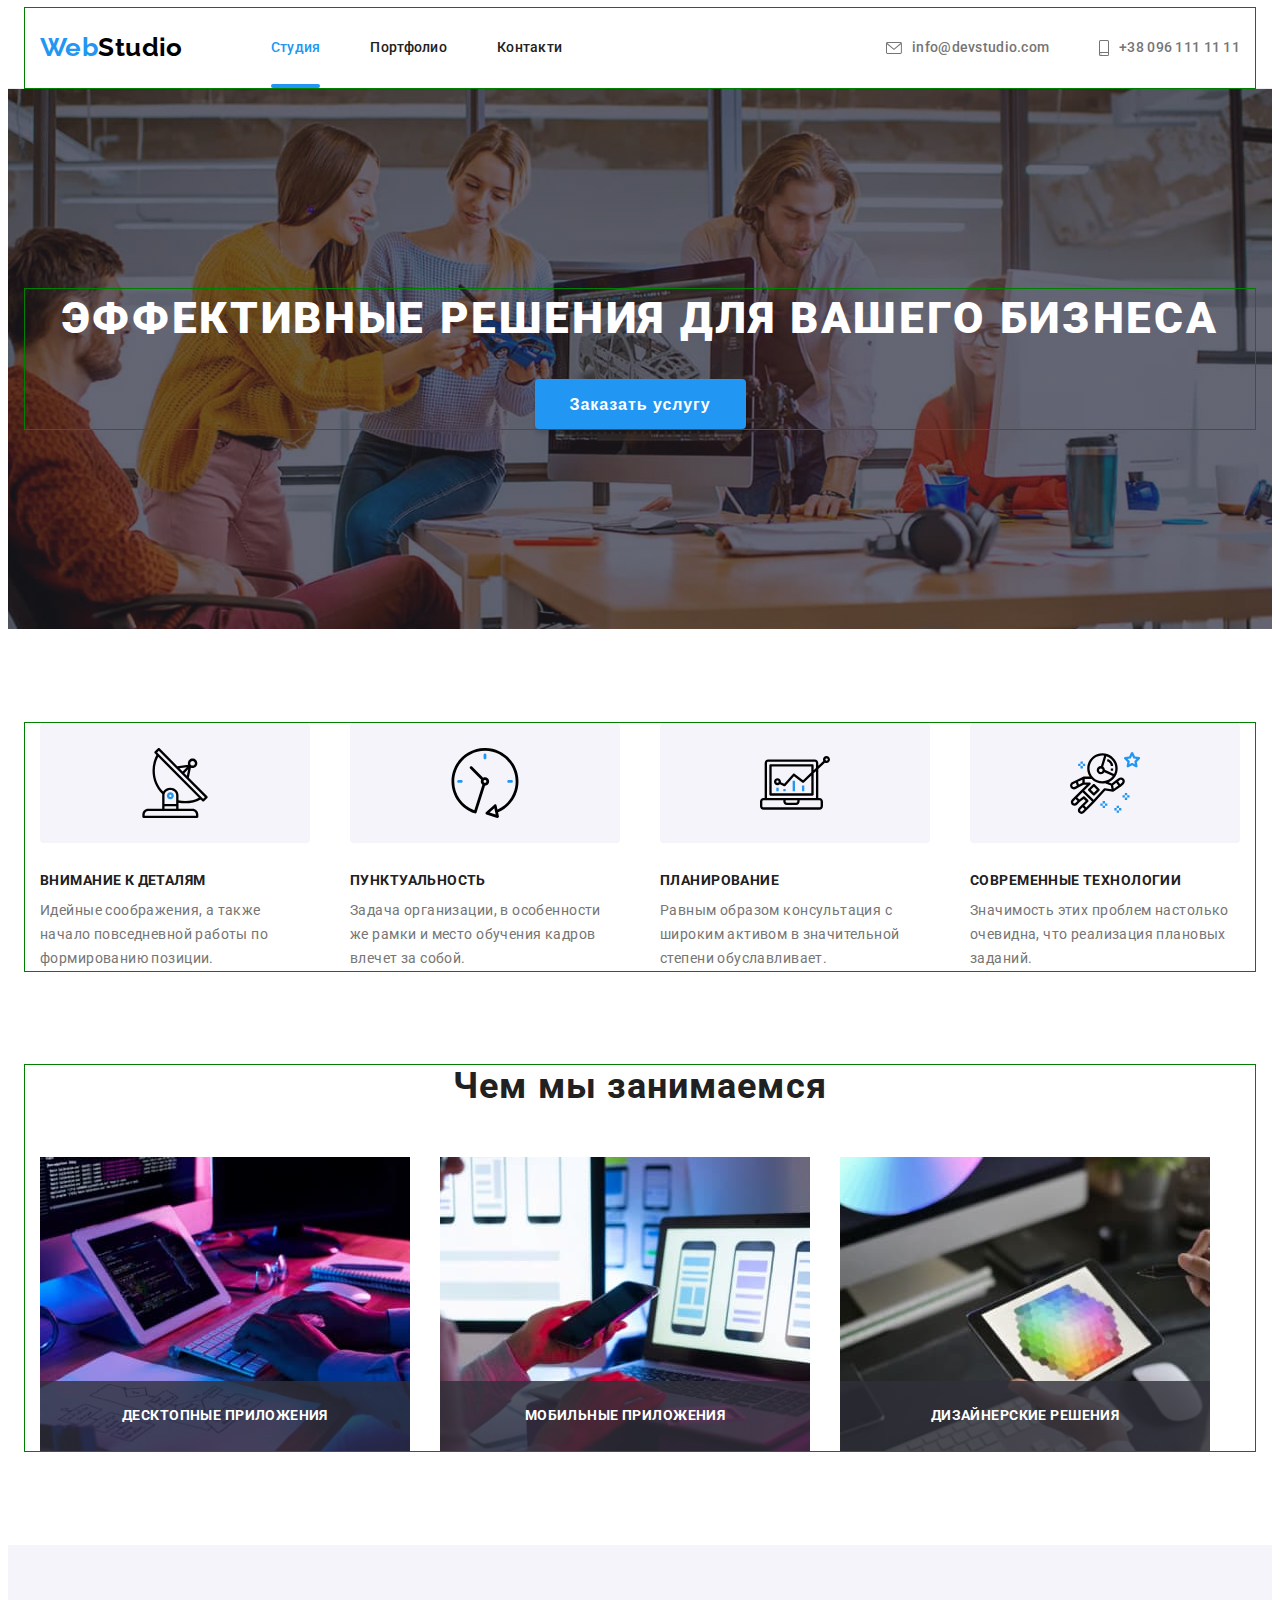
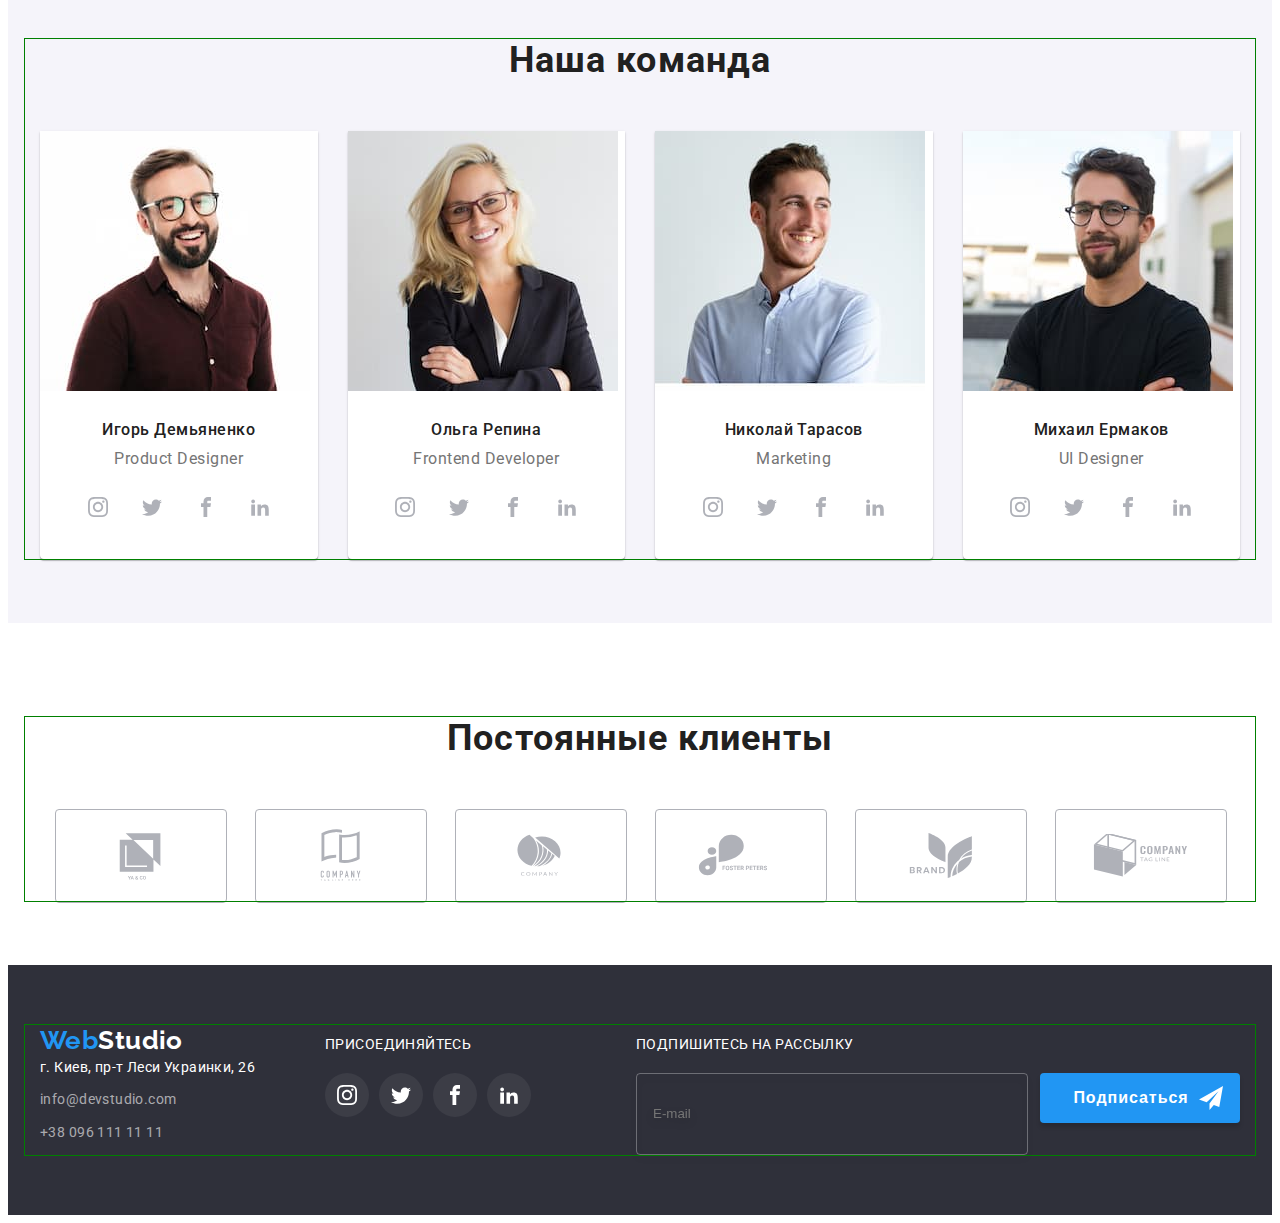
==== commit 99dee4c5: "проверка на імг" ====
--- a/index.html
+++ b/index.html
@@ -131,7 +131,6 @@
         </div>
       </div>
     </header>
-
     <!--main-->
 
     <main>
@@ -145,7 +144,6 @@
           </button>
         </div>
       </section>
-
       <section class="section">
         <div class="container">
           <h2 class="section__title visually-hidden">Особенности</h2>
@@ -438,7 +436,6 @@
                       </svg>
                     </a>
                   </li>
-
                   <li class="soc-list__item">
                     <a href="" class="soc-list__link">
                       <svg class="soc-list__icon" width="20" height="20">
--- a/css/main.min.css
+++ b/css/main.min.css
@@ -1,2 +1,2 @@
-:root{--primary-color-text: #757575;--color-accent: #2196f3;--color-title: #212121;--bgc-dark: #2f303a;--bgc-light: #f5f4fa;--bgc-wight: #ffffff;--backdown-tipical: 94px;--card-set-gap: 30px;--time-transition: 250ms;--backdown-small: 60px}.container{display:block;height:100%;padding-left:15px;padding-right:15px;margin-left:auto;margin-right:auto;outline:1px solid green}@media screen and (min-width: 480px){.container{max-width:480px}}@media screen and (min-width: 768px){.container{max-width:768px}}@media screen and (min-width: 1200px){.container{max-width:1200px}}.container__footer{text-align:center}@media screen and (min-width: 1200px){.container__footer{display:flex;align-items:baseline;justify-content:space-between;text-align:left}}.container__menu{display:flex;flex-direction:column;height:100%;justify-content:space-between}.section{padding-top:var(--backdown-small);padding-bottom:var(--backdown-small)}@media screen and (min-width: 1200px){.section{padding-top:var(--backdown-tipical);padding-bottom:var(--backdown-tipical)}}.section__title{font-weight:700;font-size:28px;line-height:33px;letter-spacing:0.03em;text-align:center;margin-bottom:30px;color:var(--color-title)}@media screen and (min-width: 1200px){.section__title{font-size:36px;line-height:1.17;margin-bottom:50px}}.section--other-bcg{background-color:#f5f4fa}.section__employment{display:none}@media screen and (min-width: 1200px){.section__employment{display:block}}h1,h2,h3,h4,li,p{margin:0}ul{margin:0;padding-left:0;list-style:none;text-decoration:none}a{text-decoration:none;display:inline-block}img{display:block;max-width:100%;height:auto}.section--no-padding-top{padding-top:0}body{font-family:"Roboto", sans-serif;color:var(--primary-color-text);font-size:14px;line-height:1.71;letter-spacing:0.03em}.visually-hidden{position:absolute;clip:rect(0 0 0 0);width:1px;height:1px;margin:-1px;border:0;padding:0}.is-hidden{opacity:0;pointer-events:none;visibility:hidden}.btn{background-color:var(--color-accent);border:1px solid transparent;font-weight:700;font-size:16px;line-height:1.87;letter-spacing:0.06em;min-width:200px;height:50px;box-shadow:0px 4px 4px rgba(0,0,0,0.15);border-radius:4px;padding:10px 34px;color:#ffffff;cursor:pointer;transition:background-color var(--time-transition) cubic-bezier(0.4, 0, 0.2, 1)}.btn:hover,.btn:focus{background-color:#188ce8}.footer-btn-icon{display:inline-flex;width:200px;align-items:center;justify-content:center;margin-left:12px;padding-right:13px;padding-left:29px}.btn-icon{margin-left:10px}.btn-close{position:absolute;top:8px;right:8px;cursor:pointer;display:flex;align-items:center;justify-content:center;margin:0;padding:0;fill:#000000;border:1px solid rgba(0,0,0,0.1);background-color:transparent;border-radius:50%;width:30px;height:30px}.btn-send{display:block;margin-right:auto;margin-left:auto}.button-list{display:flex;flex-wrap:wrap;row-gap:15px;column-gap:8px;margin-bottom:40px}@media screen and (min-width: 767px){.button-list{justify-content:center;margin-bottom:50px}}.button{font-family:"Roboto", sans-serif;font-weight:500;font-size:16px;line-height:1.63;letter-spacing:0.03em;border:1px solid transparent;border-radius:4px;min-width:73px;padding:6px 22px;background-color:#f5f4fa;cursor:pointer;transition:background-color var(--time-transition) cubic-bezier(0.4, 0, 0.2, 1),color var(--time-transition) cubic-bezier(0.4, 0, 0.2, 1),box-shadow var(--time-transition) cubic-bezier(0.4, 0, 0.2, 1)}.button:hover,.button:focus{background-color:#2196f3;color:#ffffff;box-shadow:0px 3px 1px rgba(0,0,0,0.1),0px 1px 2px rgba(0,0,0,0.08),0px 2px 2px rgba(0,0,0,0.12)}.btn-menu{top:10px;right:15px;display:block;align-items:center;justify-content:center;padding:0;margin-left:auto;border:none;background-color:transparent;cursor:pointer}@media screen and (min-width: 768px){.btn-menu{display:none}}.mob-menu__btn-close{position:absolute;margin-left:auto;top:10px;right:15px;cursor:pointer;display:block;align-items:flex-end;justify-content:center;padding:0;border:none;background-color:transparent}.mob-menu__btn-close:hover,.mob-menu__btn-close:focus{color:var(--color-accent);transition:color 700ms cubic-bezier(0.4, 0, 0.2, 1)}.no-scroll{overflow:hidden}.header{border-bottom:1px solid #ececec}@media screen and (min-width: 768px){.container__header{display:flex;align-items:center}}@media screen and (max-width: 767px){.site-nav{display:none}}@media screen and (min-width: 768px){.site-nav{display:flex;align-items:center;margin-left:88px}}.nav{display:flex;justify-content:space-between}@media screen and (min-width: 768px){.nav{margin-right:auto}}.site-nav__item:not(:last-child){margin-right:50px}.site-nav__link{font-weight:500;font-size:14px;line-height:1.2;letter-spacing:0.02em;color:var(--color-title);transition:color var(--time-transition) cubic-bezier(0.4, 0, 0.2, 1)}.site-nav__link:hover,.site-nav__link:focus{color:var(--color-accent)}.site-nav__link-current{color:var(--color-accent)}.site-nav__link-current{position:relative}.site-nav__link-current::after{position:absolute;display:block;content:"";width:100%;height:4px;background-color:var(--color-accent);border-radius:2px;left:0;bottom:-32px}@media screen and (max-width: 767px){.contacts{display:none}}@media screen and (min-width: 768px){.contacts{display:block;margin-left:auto}}@media screen and (min-width: 1200px){.contacts{display:flex}}@media screen and (min-width: 1200px){.contact__item:not(:last-child){margin-right:50px}}.contact__link{display:flex;align-items:center;font-weight:500;font-size:14px;line-height:1.14;letter-spacing:0.02em;color:var(--primary-color-text);transition:color var(--time-transition) cubic-bezier(0.4, 0, 0.2, 1)}.contact__link:hover,.contact__link:focus{color:var(--color-accent)}.contact__icon{display:flex;align-items:center;justify-content:center;fill:var(--primary-color-text);margin-right:10px;transition:fill var(--time-transition) cubic-bezier(0.4, 0, 0.2, 1)}.contact__link:hover .contact__icon,.contact__link:focus .contact__icon{fill:var(--color-accent)}.mob-menu{position:fixed;top:0;left:0;background-color:#ffffff;z-index:1;padding-top:48px;padding-bottom:48px;padding-left:40px;width:100vw;height:100vh}@media screen and (min-width: 768px){.mob-menu{display:none}}.mob-menu__site-nav--link{font-weight:500;font-size:40px;line-height:1.75;letter-spacing:0.02em;color:var(--color-title);transition:color var(--time-transition) cubic-bezier(0.4, 0, 0.2, 1)}.mob-menu__site-nav--link:hover,.mob-menu__site-nav--link:focus{color:var(--color-accent)}.mob-menu__site-nav--link-current{color:var(--color-accent)}.mob-menu__site-nav--item:not(:last-child){margin-bottom:32px}.mob-contacts{margin-left:auto;margin-right:auto}.mob-contact__link--tel{font-weight:500;font-size:30px;line-height:1.18;letter-spacing:0.02em;margin-bottom:32px;color:var(--color-accent);transition:color var(--time-transition) cubic-bezier(0.4, 0, 0.2, 1)}@media screen and (min-width: 480px){.mob-contact__link--tel{font-size:34px}}.mob-contact__link--tel:hover,.mob-contact__link--tel:focus{color:rgba(33,149,243,0.6)}.mob-contact__link--mail{font-weight:500;font-size:24px;line-height:1.17;letter-spacing:0.02em;color:var(--primary-color-text);margin-bottom:64px;transition:color var(--time-transition) cubic-bezier(0.4, 0, 0.2, 1)}.mob-contact__link--mail:hover,.mob-contact__link--mail:focus{color:var(--color-accent)}.mob__soc-list{display:flex;flex-wrap:wrap;color:var(--color-accent)}.mob__soc-list--item{padding:0 10px;border-right:1px solid rgba(33,33,33,0.2);height:22px}.mob__soc-list--link{color:var(--color-accent);font-weight:500;font-size:14px;line-height:1.22;letter-spacing:0.02em;transition:color var(--time-transition) cubic-bezier(0.4, 0, 0.2, 1),background-color var(--time-transition) cubic-bezier(0.4, 0, 0.2, 1)}@media screen and (min-width: 480px){.mob__soc-list--link{font-size:18px}}.logo{font-family:"Raleway";font-weight:700;font-size:26px;line-height:1.19;padding-top:24px;padding-bottom:25px;display:block;color:var(--color-accent)}.logo__darck{color:#000000}.logo__light{color:#ffffff}.logo__light--nopadding{padding:0px;margin-right:0}.hero-content{max-width:1600px;padding-top:118px;padding-bottom:118px;background-color:var(--bgc-dark);text-align:center;background-position:center;background-size:cover;background-repeat:no-repeat;margin-left:auto;margin-right:auto}@media screen and (max-width: 767px){.hero-content{background-image:linear-gradient(to right, rgba(47,48,58,0.4), rgba(47,48,58,0.4)),url("../images/hero-mob-img.jpg")}}@media screen and (max-width: 767px) and (min-device-pixel-ratio: 2), screen and (max-width: 767px) and (-webkit-min-device-pixel-ratio: 2), screen and (max-width: 767px) and (min-resolution: 192dpi), screen and (max-width: 767px) and (min-resolution: 2dppx){.hero-content{background-image:linear-gradient(to right, rgba(47,48,58,0.4), rgba(47,48,58,0.4)),url("../images/hero-mob-img-2x.jpg")}}@media screen and (min-width: 768px){.hero-content{background-image:linear-gradient(to right, rgba(47,48,58,0.4), rgba(47,48,58,0.4)),url("../images/hero-tab-img.jpg")}}@media screen and (min-width: 768px) and (min-device-pixel-ratio: 2), screen and (min-width: 768px) and (-webkit-min-device-pixel-ratio: 2), screen and (min-width: 768px) and (min-resolution: 192dpi), screen and (min-width: 768px) and (min-resolution: 2dppx){.hero-content{background-image:linear-gradient(to right, rgba(47,48,58,0.4), rgba(47,48,58,0.4)),url("../images/hero-tab-img@2x.jpg")}}@media screen and (min-width: 1200px){.hero-content{padding-top:200px;padding-bottom:200px;background-image:linear-gradient(to right, rgba(47,48,58,0.4), rgba(47,48,58,0.4)),url("../images/hero-desc-img.jpg")}}@media screen and (min-width: 1200px) and (min-device-pixel-ratio: 2), screen and (min-width: 1200px) and (-webkit-min-device-pixel-ratio: 2), screen and (min-width: 1200px) and (min-resolution: 192dpi), screen and (min-width: 1200px) and (min-resolution: 2dppx){.hero-content{background-image:linear-gradient(to right, rgba(47,48,58,0.4), rgba(47,48,58,0.4)),url("../images/hero-desc-img@2x.jpg")}}.hero-content__title{font-weight:900;font-size:26px;line-height:1.62;letter-spacing:0.06em;text-transform:uppercase;margin-left:auto;margin-right:auto;margin-bottom:30px;color:#ffffff}@media screen and (min-width: 1200px){.hero-content__title{font-size:44px;line-height:1.36;letter-spacing:0.06em}}.preference{padding-left:0;justify-content:space-between}@media screen and (min-width: 768px){.preference{display:flex;flex-wrap:wrap}}.preference__box{display:flex;align-items:center;justify-content:center;background-color:var(--bgc-light);height:120px;margin-bottom:30px;border-radius:4px}@media screen and (min-width: 480px){.preference__box{max-width:450px}}@media screen and (min-width: 768px){.preference__box{display:flex;flex-wrap:wrap;max-width:354px}}@media screen and (min-width: 1200px){.preference__box{max-width:270px}}.preference__title{font-weight:700;font-size:14px;line-height:1.14;text-transform:uppercase;margin-bottom:10px;color:var(--color-title)}@media screen and (max-width: 767px){.preference__title{text-align:center}}@media screen and (min-width: 480px){.preference__text{max-width:450px}}@media screen and (min-width: 768px){.preference__text{max-width:354px}}@media screen and (min-width: 1200px){.preference__text{max-width:270px}}.employment{display:flex;margin-right:-30px}.employment__item{position:relative;margin-right:30px}.employment__title{position:absolute;text-align:center;text-transform:uppercase;width:100%;font-weight:700;font-size:14px;line-height:1.14;text-align:center;letter-spacing:0.03em;padding-top:27px;padding-bottom:27px;background:rgba(47,48,58,0.8);bottom:0;left:0;color:#ffffff}@media screen and (min-width: 768px){.team{display:flex;flex-wrap:wrap;margin-right:-30px;margin-bottom:-30px}}.team__item{background-color:#ffffff;box-shadow:0px 1px 3px rgba(0,0,0,0.12),0px 1px 1px rgba(0,0,0,0.14),0px 2px 1px rgba(0,0,0,0.2);border-radius:0px 0px 4px 4px;width:100%}@media screen and (max-width: 1200px){.team__item{margin-bottom:30px}}@media screen and (min-width: 768px){.team__item{margin-right:30px;width:calc(100% / 2 - 30px)}}@media screen and (min-width: 1200px){.team__item{flex-basis:calc(100% / 4 - var(--card-set-gap))}}.team__box{padding-top:var(--card-set-gap);padding-bottom:var(--card-set-gap);padding-right:32px;padding-left:32px;text-align:center}.team__title{font-weight:500;font-size:16px;line-height:1.18;letter-spacing:0.03em;color:var(--color-title)}.team__text{font-size:16px;line-height:1.18;letter-spacing:0.03em;color:var(--primary-color-text);margin-top:10px}.clients{display:flex;flex-wrap:wrap;justify-content:center;margin-right:-30px;margin-bottom:-30px}.client__item{height:92px;margin-right:30px;margin-bottom:30px}@media screen and (min-width: 480px){.client__item{width:calc((100% - 60px) / 2)}}@media screen and (min-width: 768px){.client__item{width:calc(100% / 3 - 30px)}}@media screen and (min-width: 1200px){.client__item{width:170px;margin-bottom:0px}.client__item:not(:last-child){margin-right:30px}}.client__link{display:flex;align-items:center;justify-content:center;border:1px solid #afb1b8;border-radius:4px;fill:#afb1b8;width:100%;height:100%;transition:fill var(--time-transition) cubic-bezier(0.4, 0, 0.2, 1),border-color var(--time-transition) cubic-bezier(0.4, 0, 0.2, 1)}.client__link:hover,.client__link:focus{fill:var(--color-accent);border-color:var(--color-accent)}.soc-list{display:flex;justify-content:center;margin-top:16px}.soc-list__item+.soc-list__item{margin-left:10px}.soc-list__link{display:flex;align-items:center;justify-content:center;width:44px;height:44px;border-radius:50%;color:#afb1b8;transition:color var(--time-transition) cubic-bezier(0.4, 0, 0.2, 1),background-color var(--time-transition) cubic-bezier(0.4, 0, 0.2, 1)}.soc-list__link:hover,.soc-list__link:focus{color:#ffffff;background-color:var(--color-accent)}.soc-list__icon{fill:currentColor}@media screen and (max-width: 767px){.soc-tumb{margin-bottom:60px}}@media screen and (min-width: 1200px){.soc-tumb{margin-left:70px}}.footer{background-color:var(--bgc-dark);padding-top:60px;padding-bottom:60px}.footer__text{line-height:1.14;letter-spacing:0.03em;text-transform:uppercase;color:#ffffff;margin-bottom:20px}@media screen and (min-width: 768px){.footer--flax{display:flex;justify-content:space-around;align-items:baseline;margin-bottom:60px}}@media screen and (min-width: 1200px){.footer--flax{margin-bottom:0;padding:0}}@media screen and (max-width: 767px){.footer-soc{margin-bottom:60px}}.soc-list-footer{display:flex;justify-content:center;margin-top:20px}.soc-list-footer__link{display:flex;align-items:center;justify-content:center;width:44px;height:44px;border-radius:50%;background-color:#ffffff10;color:#ffffff;transition:background-color var(--time-transition) cubic-bezier(0.4, 0, 0.2, 1)}.soc-list-footer__link:hover,.soc-list-footer__link:focus{background-color:var(--color-accent)}.soc-list-footer__item:not(:last-child){margin-right:10px}.soc-list-footer__icon{fill:currentColor}.address{font-style:normal}.address-list__link--map{color:#ffffff;transition:color var(--time-transition) cubic-bezier(0.4, 0, 0.2, 1)}.address-list__link--map:hover{color:rgba(255,255,255,0.6)}.address-list__item{margin-bottom:9px}.address-list__item:last-child{margin-bottom:0}.address-list__link{color:rgba(255,255,255,0.6);transition:color var(--time-transition) cubic-bezier(0.4, 0, 0.2, 1)}.address-list__link:hover,.address-list__link:focus{color:#ffffff}.backdrop{position:fixed;width:100%;height:100%;top:0;left:0;background-color:rgba(0,0,0,0.1);box-shadow:0px 1px 3px rgba(0,0,0,0.12),0px 1px 1px rgba(0,0,0,0.14),0px 2px 1px rgba(0,0,0,0.2);border-radius:4px;transition:transform var(--time-transition),opacity var(--time-transition),visibility var(--time-transition)}@media screen and (max-width: 767px){.backdrop{padding:94px 15px;overflow-y:scroll}}.backdrop.is-hidden .modal{transform:scale(0.5) rotate(290deg) translate(120%, -130%)}.modal{position:relative;padding:15px;border-radius:4px;background-color:#ffffff;box-shadow:0px 1px 3px rgba(0,0,0,0.12),0px 1px 1px rgba(0,0,0,0.14),0px 2px 1px rgba(0,0,0,0.2)}@media screen and (min-width: 480px){.modal{position:absolute;top:50%;left:50%;transform:translate(-50%, -50%) scale(1) rotate(0);width:450px;padding:40px}}@media screen and (min-width: 1200px){.modal{width:528px;transition:transform var(--time-transition)}}.modal-form{display:block;align-items:center;justify-content:center}.modal-title{font-weight:700;font-size:20px;line-height:1.15;text-align:center;letter-spacing:0.03em;color:#212121;text-align:center;margin-bottom:14px}.modal-field:nth-child(-n+3){margin-bottom:10px}.modal-field.textarea{margin-bottom:20px}.modal-check{margin-bottom:30px}.modal-lable{position:relative;display:block;margin-bottom:4px;font-weight:400;font-size:12px;line-height:1.17;letter-spacing:0.01em}.modal-input-svg{position:relative}.modal-input{width:100%;height:40px;border:1px solid rgba(33,33,33,0.2);border-radius:4px;padding-left:42px;outline:none}.modal-input::placeholder{color:var(--primary-color-text)}.modal-input:hover,.modal-input:focus{border-color:var(--color-accent);transition:border-color var(--time-transition) cubic-bezier(0.4, 0, 0.2, 1)}.modal-icon{position:absolute;left:12px;top:50%;pointer-events:none;fill:var(--color-title);transform:translateY(-50%);transition:fill var(--time-transition) cubic-bezier(0.4, 0, 0.2, 1)}.modal-input:hover+.modal-icon,.modal-input:focus+.modal-icon{fill:var(--color-accent);transition:fill var(--time-transition) cubic-bezier(0.4, 0, 0.2, 1)}.modal-area{display:block;width:100%;height:120px;border:1px solid rgba(33,33,33,0.2);border-radius:4px;padding:12px 16px;resize:none;outline:none}.modal-area:hover,.modal-area:focus{border-color:var(--color-accent);transition:border-color var(--time-transition) cubic-bezier(0.4, 0, 0.2, 1)}.input-check{-webkit-appearance:none;-moz-appearance:none;appearance:none;position:absolute}.modal-field .modal-link{color:var(--color-accent);text-decoration:underline}.checkbox{margin-bottom:30px}.check-text{cursor:pointer;justify-content:center;align-items:center;font-size:12px;line-height:1.17;letter-spacing:0.03em}@media screen and (min-width: 480px){.check-text{display:flex}}@media screen and (min-width: 1200px){.check-text{font-size:14px;line-height:1.71;letter-spacing:0.03em}}.check-text span{display:flex;align-items:center;justify-content:center}.checkbox-svg{border:1px solid var(--color-title);border-radius:2px;margin-right:7px;fill:transparent}.input-check:checked+.checkbox-svg{background-color:var(--color-accent);border:none;fill:#ffffff}.gallery{padding:0;margin:0;list-style:none}@media screen and (min-width: 768px){.gallery{display:flex;flex-wrap:wrap}}.gallery-title{font-weight:700;font-size:18px;line-height:2;letter-spacing:0.06em;color:var(--color-title)}.gallery-item{font-size:16px;line-height:1.88;margin-top:4px;color:var(--primary-color-text)}.gallery>.card-item{display:flex;flex-direction:column;margin-right:var(--card-set-gap);margin-top:var(--card-set-gap)}@media screen and (min-width: 768px){.gallery>.card-item{flex-basis:calc(100% / 2 - var(--card-set-gap))}}@media screen and (min-width: 1200px){.gallery>.card-item{flex-basis:calc(100% / 3 - var(--card-set-gap))}}.card-link{display:block}.card-link:hover,.card-link:focus{box-shadow:0px 1px 1px rgba(0,0,0,0.12),0px 4px 4px rgba(0,0,0,0.06),1px 4px 6px rgba(0,0,0,0.16)}.card-text{position:relative;flex-grow:1;padding-top:20px;padding-right:24px;padding-bottom:20px;padding-left:24px;border:1px solid #eeeeee}.card-thumb{position:relative;overflow:hidden}.card-thumb-title{position:absolute;padding:63px 24px;top:0;left:0;width:100%;height:100%;font-weight:400;font-size:18px;line-height:1.56;background-color:rgba(33,150,243,0.9);letter-spacing:0.03em;color:#ffffff;transform:translateY(100%);transition:transform var(--time-transition) cubic-bezier(0.4, 0, 0.2, 1)}.card-link:hover .card-thumb-title,.card-link:focus .card-thumb-title{transform:translateY(0)}@media screen and (min-width: 1200px){.footer-sub-input{margin-left:93px}}.footer-field{margin-top:20px}@media screen and (min-width: 1199px){.footer-field{display:flex}}.footer-input{display:block;width:100%;height:50px;padding:15px 16px;border:1px solid rgba(255,255,255,0.3);filter:drop-shadow(0px 4px 4px rgba(0,0,0,0.15));border-radius:4px;background-color:transparent;outline:none;color:rgba(255,255,255,0.6)}@media screen and (max-width: 1199px){.footer-input{margin-bottom:20px}}@media screen and (min-width: 768px){.footer-input{display:block;max-width:450px;margin-left:auto;margin-right:auto}}@media screen and (min-width: 1200px){.footer-input{display:inline-block;margin:0;width:358px}}
+:root{--primary-color-text: #757575;--color-accent: #2196f3;--color-title: #212121;--bgc-dark: #2f303a;--bgc-light: #f5f4fa;--bgc-wight: #ffffff;--backdown-tipical: 94px;--card-set-gap: 30px;--time-transition: 250ms;--backdown-small: 60px}.container{display:block;height:100%;padding-left:15px;padding-right:15px;margin-left:auto;margin-right:auto;outline:1px solid green}@media screen and (min-width: 480px){.container{max-width:480px}}@media screen and (min-width: 768px){.container{max-width:768px}}@media screen and (min-width: 1200px){.container{max-width:1200px}}.container__footer{text-align:center}@media screen and (min-width: 1200px){.container__footer{display:flex;align-items:baseline;justify-content:space-between;text-align:left}}.container__menu{display:flex;flex-direction:column;height:100%;justify-content:space-between}.section{padding-top:var(--backdown-small);padding-bottom:var(--backdown-small)}@media screen and (min-width: 1200px){.section{padding-top:var(--backdown-tipical);padding-bottom:var(--backdown-tipical)}}.section__title{font-weight:700;font-size:28px;line-height:33px;letter-spacing:0.03em;text-align:center;margin-bottom:30px;color:var(--color-title)}@media screen and (min-width: 1200px){.section__title{font-size:36px;line-height:1.17;margin-bottom:50px}}.section--other-bcg{background-color:#f5f4fa}.section__employment{display:none}@media screen and (min-width: 1200px){.section__employment{display:block}}h1,h2,h3,h4,li,p{margin:0}ul{margin:0;padding-left:0;list-style:none;text-decoration:none}a{text-decoration:none;display:inline-block}img{display:block;max-width:100%;height:auto}.section--no-padding-top{padding-top:0}body{font-family:"Roboto", sans-serif;color:var(--primary-color-text);font-size:14px;line-height:1.71;letter-spacing:0.03em}.visually-hidden{position:absolute;clip:rect(0 0 0 0);width:1px;height:1px;margin:-1px;border:0;padding:0}.is-hidden{opacity:0;pointer-events:none;visibility:hidden}.btn{background-color:var(--color-accent);border:1px solid transparent;font-weight:700;font-size:16px;line-height:1.87;letter-spacing:0.06em;min-width:200px;height:50px;box-shadow:0px 4px 4px rgba(0,0,0,0.15);border-radius:4px;padding:10px 34px;color:#ffffff;cursor:pointer;transition:background-color var(--time-transition) cubic-bezier(0.4, 0, 0.2, 1)}.btn:hover,.btn:focus{background-color:#188ce8}.footer-btn-icon{display:inline-flex;width:200px;align-items:center;justify-content:center;margin-left:12px;padding-right:13px;padding-left:29px}.btn-icon{margin-left:10px}.btn-close{position:absolute;top:8px;right:8px;cursor:pointer;display:flex;align-items:center;justify-content:center;margin:0;padding:0;fill:#000000;border:1px solid rgba(0,0,0,0.1);background-color:transparent;border-radius:50%;width:30px;height:30px}.btn-send{display:block;margin-right:auto;margin-left:auto}.button-list{display:flex;flex-wrap:wrap;row-gap:15px;column-gap:8px;margin-bottom:40px}@media screen and (min-width: 767px){.button-list{justify-content:center;margin-bottom:50px}}.button{font-family:"Roboto", sans-serif;font-weight:500;font-size:16px;line-height:1.63;letter-spacing:0.03em;border:1px solid transparent;border-radius:4px;min-width:73px;padding:6px 22px;background-color:#f5f4fa;cursor:pointer;transition:background-color var(--time-transition) cubic-bezier(0.4, 0, 0.2, 1),color var(--time-transition) cubic-bezier(0.4, 0, 0.2, 1),box-shadow var(--time-transition) cubic-bezier(0.4, 0, 0.2, 1)}.button:hover,.button:focus{background-color:#2196f3;color:#ffffff;box-shadow:0px 3px 1px rgba(0,0,0,0.1),0px 1px 2px rgba(0,0,0,0.08),0px 2px 2px rgba(0,0,0,0.12)}.btn-menu{top:10px;right:15px;display:block;align-items:center;justify-content:center;padding:0;margin-left:auto;border:none;background-color:transparent;cursor:pointer}@media screen and (min-width: 768px){.btn-menu{display:none}}.mob-menu__btn-close{position:absolute;margin-left:auto;top:10px;right:15px;cursor:pointer;display:block;align-items:flex-end;justify-content:center;padding:0;border:none;background-color:transparent}.mob-menu__btn-close:hover,.mob-menu__btn-close:focus{color:var(--color-accent);transition:color 700ms cubic-bezier(0.4, 0, 0.2, 1)}.no-scroll{overflow:hidden}.header{border-bottom:1px solid #ececec}@media screen and (min-width: 768px){.container__header{display:flex;align-items:center}}@media screen and (max-width: 767px){.site-nav{display:none}}@media screen and (min-width: 768px){.site-nav{display:flex;align-items:center;margin-left:88px}}.nav{display:flex;justify-content:space-between}@media screen and (min-width: 768px){.nav{margin-right:auto}}.site-nav__item:not(:last-child){margin-right:50px}.site-nav__link{font-weight:500;font-size:14px;line-height:1.2;letter-spacing:0.02em;color:var(--color-title);transition:color var(--time-transition) cubic-bezier(0.4, 0, 0.2, 1)}.site-nav__link:hover,.site-nav__link:focus{color:var(--color-accent)}.site-nav__link-current{color:var(--color-accent)}.site-nav__link-current{position:relative}.site-nav__link-current::after{position:absolute;display:block;content:"";width:100%;height:4px;background-color:var(--color-accent);border-radius:2px;left:0;bottom:-32px}@media screen and (max-width: 767px){.contacts{display:none}}@media screen and (min-width: 768px){.contacts{display:block;margin-left:auto}}@media screen and (min-width: 1200px){.contacts{display:flex}}@media screen and (min-width: 1200px){.contact__item:not(:last-child){margin-right:50px}}.contact__link{display:flex;align-items:center;font-weight:500;font-size:14px;line-height:1.14;letter-spacing:0.02em;color:var(--primary-color-text);transition:color var(--time-transition) cubic-bezier(0.4, 0, 0.2, 1)}.contact__link:hover,.contact__link:focus{color:var(--color-accent)}.contact__icon{display:flex;align-items:center;justify-content:center;fill:var(--primary-color-text);margin-right:10px;transition:fill var(--time-transition) cubic-bezier(0.4, 0, 0.2, 1)}.contact__link:hover .contact__icon,.contact__link:focus .contact__icon{fill:var(--color-accent)}.mob-menu{position:fixed;top:0;left:0;background-color:#ffffff;z-index:1;padding-top:48px;padding-bottom:48px;padding-left:40px;width:100vw;height:100vh}@media screen and (min-width: 768px){.mob-menu{display:none}}.mob-menu__site-nav--link{font-weight:500;font-size:40px;line-height:1.75;letter-spacing:0.02em;color:var(--color-title);transition:color var(--time-transition) cubic-bezier(0.4, 0, 0.2, 1)}.mob-menu__site-nav--link:hover,.mob-menu__site-nav--link:focus{color:var(--color-accent)}.mob-menu__site-nav--link-current{color:var(--color-accent)}.mob-menu__site-nav--item:not(:last-child){margin-bottom:32px}.mob-contacts{margin-left:auto;margin-right:auto}.mob-contact__link--tel{font-weight:500;font-size:30px;line-height:1.18;letter-spacing:0.02em;margin-bottom:32px;color:var(--color-accent);transition:color var(--time-transition) cubic-bezier(0.4, 0, 0.2, 1)}@media screen and (min-width: 480px){.mob-contact__link--tel{font-size:34px}}.mob-contact__link--tel:hover,.mob-contact__link--tel:focus{color:rgba(33,149,243,0.6)}.mob-contact__link--mail{font-weight:500;font-size:24px;line-height:1.17;letter-spacing:0.02em;color:var(--primary-color-text);margin-bottom:64px;transition:color var(--time-transition) cubic-bezier(0.4, 0, 0.2, 1)}.mob-contact__link--mail:hover,.mob-contact__link--mail:focus{color:var(--color-accent)}.mob__soc-list{display:flex;flex-wrap:wrap;color:var(--color-accent)}.mob__soc-list--item{padding:0 10px;border-right:1px solid rgba(33,33,33,0.2);height:22px}.mob__soc-list--link{color:var(--color-accent);font-weight:500;font-size:14px;line-height:1.22;letter-spacing:0.02em;transition:color var(--time-transition) cubic-bezier(0.4, 0, 0.2, 1),background-color var(--time-transition) cubic-bezier(0.4, 0, 0.2, 1)}@media screen and (min-width: 480px){.mob__soc-list--link{font-size:18px}}.logo{font-family:"Raleway";font-weight:700;font-size:26px;line-height:1.19;padding-top:24px;padding-bottom:25px;display:block;color:var(--color-accent)}.logo__darck{color:#000000}.logo__light{color:#ffffff}.logo__light--nopadding{padding:0px;margin-right:0}.hero-content{max-width:1600px;padding-top:118px;padding-bottom:118px;background-color:var(--bgc-dark);text-align:center;background-position:center;background-size:cover;background-repeat:no-repeat;margin-left:auto;margin-right:auto}@media screen and (max-width: 767px){.hero-content{background-image:linear-gradient(to right, rgba(47,48,58,0.4), rgba(47,48,58,0.4)),url("../images/hero-mob-img.jpg")}}@media screen and (max-width: 767px) and (min-device-pixel-ratio: 2), screen and (max-width: 767px) and (-webkit-min-device-pixel-ratio: 2), screen and (max-width: 767px) and (min-resolution: 192dpi), screen and (max-width: 767px) and (min-resolution: 2dppx){.hero-content{background-image:linear-gradient(to right, rgba(47,48,58,0.4), rgba(47,48,58,0.4)),url("../images/hero-mob-img-2x.jpg")}}@media screen and (min-width: 768px){.hero-content{background-image:linear-gradient(to right, rgba(47,48,58,0.4), rgba(47,48,58,0.4)),url("../images/hero-tab-img.jpg")}}@media screen and (min-width: 768px) and (min-device-pixel-ratio: 2), screen and (min-width: 768px) and (-webkit-min-device-pixel-ratio: 2), screen and (min-width: 768px) and (min-resolution: 192dpi), screen and (min-width: 768px) and (min-resolution: 2dppx){.hero-content{background-image:linear-gradient(to right, rgba(47,48,58,0.4), rgba(47,48,58,0.4)),url("../images/hero-tab-img@2x.jpg")}}@media screen and (min-width: 1200px){.hero-content{padding-top:200px;padding-bottom:200px;background-image:linear-gradient(to right, rgba(47,48,58,0.4), rgba(47,48,58,0.4)),url("../images/hero-desctop-img.jpg")}}@media screen and (min-width: 1200px) and (min-device-pixel-ratio: 2), screen and (min-width: 1200px) and (-webkit-min-device-pixel-ratio: 2), screen and (min-width: 1200px) and (min-resolution: 192dpi), screen and (min-width: 1200px) and (min-resolution: 2dppx){.hero-content{background-image:linear-gradient(to right, rgba(47,48,58,0.4), rgba(47,48,58,0.4)),url("../images/hero-desctop-img@2x.jpg")}}.hero-content__title{font-weight:900;font-size:26px;line-height:1.62;letter-spacing:0.06em;text-transform:uppercase;margin-left:auto;margin-right:auto;margin-bottom:30px;color:#ffffff}@media screen and (min-width: 1200px){.hero-content__title{font-size:44px;line-height:1.36;letter-spacing:0.06em}}.preference{padding-left:0;justify-content:space-between}@media screen and (min-width: 768px){.preference{display:flex;flex-wrap:wrap}}.preference__box{display:flex;align-items:center;justify-content:center;background-color:var(--bgc-light);height:120px;margin-bottom:30px;border-radius:4px}@media screen and (min-width: 480px){.preference__box{max-width:450px}}@media screen and (min-width: 768px){.preference__box{display:flex;flex-wrap:wrap;max-width:354px}}@media screen and (min-width: 1200px){.preference__box{max-width:270px}}.preference__title{font-weight:700;font-size:14px;line-height:1.14;text-transform:uppercase;margin-bottom:10px;color:var(--color-title)}@media screen and (max-width: 767px){.preference__title{text-align:center}}@media screen and (min-width: 480px){.preference__text{max-width:450px}}@media screen and (min-width: 768px){.preference__text{max-width:354px}}@media screen and (min-width: 1200px){.preference__text{max-width:270px}}.employment{display:flex;margin-right:-30px}.employment__item{position:relative;margin-right:30px}.employment__title{position:absolute;text-align:center;text-transform:uppercase;width:100%;font-weight:700;font-size:14px;line-height:1.14;text-align:center;letter-spacing:0.03em;padding-top:27px;padding-bottom:27px;background:rgba(47,48,58,0.8);bottom:0;left:0;color:#ffffff}@media screen and (min-width: 768px){.team{display:flex;flex-wrap:wrap;margin-right:-30px;margin-bottom:-30px}}.team__item{background-color:#ffffff;box-shadow:0px 1px 3px rgba(0,0,0,0.12),0px 1px 1px rgba(0,0,0,0.14),0px 2px 1px rgba(0,0,0,0.2);border-radius:0px 0px 4px 4px;width:100%}@media screen and (max-width: 1200px){.team__item{margin-bottom:30px}}@media screen and (min-width: 768px){.team__item{margin-right:30px;width:calc(100% / 2 - 30px)}}@media screen and (min-width: 1200px){.team__item{flex-basis:calc(100% / 4 - var(--card-set-gap))}}.team__box{padding-top:var(--card-set-gap);padding-bottom:var(--card-set-gap);padding-right:32px;padding-left:32px;text-align:center}.team__title{font-weight:500;font-size:16px;line-height:1.18;letter-spacing:0.03em;color:var(--color-title)}.team__text{font-size:16px;line-height:1.18;letter-spacing:0.03em;color:var(--primary-color-text);margin-top:10px}.clients{display:flex;flex-wrap:wrap;justify-content:center;margin-right:-30px;margin-bottom:-30px}.client__item{height:92px;margin-right:30px;margin-bottom:30px}@media screen and (min-width: 480px){.client__item{width:calc((100% - 60px) / 2)}}@media screen and (min-width: 768px){.client__item{width:calc(100% / 3 - 30px)}}@media screen and (min-width: 1200px){.client__item{width:170px;margin-bottom:0px}.client__item:not(:last-child){margin-right:30px}}.client__link{display:flex;align-items:center;justify-content:center;border:1px solid #afb1b8;border-radius:4px;fill:#afb1b8;width:100%;height:100%;transition:fill var(--time-transition) cubic-bezier(0.4, 0, 0.2, 1),border-color var(--time-transition) cubic-bezier(0.4, 0, 0.2, 1)}.client__link:hover,.client__link:focus{fill:var(--color-accent);border-color:var(--color-accent)}.soc-list{display:flex;justify-content:center;margin-top:16px}.soc-list__item+.soc-list__item{margin-left:10px}.soc-list__link{display:flex;align-items:center;justify-content:center;width:44px;height:44px;border-radius:50%;color:#afb1b8;transition:color var(--time-transition) cubic-bezier(0.4, 0, 0.2, 1),background-color var(--time-transition) cubic-bezier(0.4, 0, 0.2, 1)}.soc-list__link:hover,.soc-list__link:focus{color:#ffffff;background-color:var(--color-accent)}.soc-list__icon{fill:currentColor}@media screen and (max-width: 767px){.soc-tumb{margin-bottom:60px}}@media screen and (min-width: 1200px){.soc-tumb{margin-left:70px}}.footer{background-color:var(--bgc-dark);padding-top:60px;padding-bottom:60px}.footer__text{line-height:1.14;letter-spacing:0.03em;text-transform:uppercase;color:#ffffff;margin-bottom:20px}@media screen and (min-width: 768px){.footer--flax{display:flex;justify-content:space-around;align-items:baseline;margin-bottom:60px}}@media screen and (min-width: 1200px){.footer--flax{margin-bottom:0;padding:0}}@media screen and (max-width: 767px){.footer-soc{margin-bottom:60px}}.soc-list-footer{display:flex;justify-content:center;margin-top:20px}.soc-list-footer__link{display:flex;align-items:center;justify-content:center;width:44px;height:44px;border-radius:50%;background-color:#ffffff10;color:#ffffff;transition:background-color var(--time-transition) cubic-bezier(0.4, 0, 0.2, 1)}.soc-list-footer__link:hover,.soc-list-footer__link:focus{background-color:var(--color-accent)}.soc-list-footer__item:not(:last-child){margin-right:10px}.soc-list-footer__icon{fill:currentColor}.address{font-style:normal}.address-list__link--map{color:#ffffff;transition:color var(--time-transition) cubic-bezier(0.4, 0, 0.2, 1)}.address-list__link--map:hover{color:rgba(255,255,255,0.6)}.address-list__item{margin-bottom:9px}.address-list__item:last-child{margin-bottom:0}.address-list__link{color:rgba(255,255,255,0.6);transition:color var(--time-transition) cubic-bezier(0.4, 0, 0.2, 1)}.address-list__link:hover,.address-list__link:focus{color:#ffffff}.backdrop{position:fixed;width:100%;height:100%;top:0;left:0;background-color:rgba(0,0,0,0.1);box-shadow:0px 1px 3px rgba(0,0,0,0.12),0px 1px 1px rgba(0,0,0,0.14),0px 2px 1px rgba(0,0,0,0.2);border-radius:4px;transition:transform var(--time-transition),opacity var(--time-transition),visibility var(--time-transition)}@media screen and (max-width: 767px){.backdrop{padding:94px 15px;overflow-y:scroll}}.backdrop.is-hidden .modal{transform:scale(0.5) rotate(290deg) translate(120%, -130%)}.modal{position:relative;padding:15px;border-radius:4px;background-color:#ffffff;box-shadow:0px 1px 3px rgba(0,0,0,0.12),0px 1px 1px rgba(0,0,0,0.14),0px 2px 1px rgba(0,0,0,0.2)}@media screen and (min-width: 480px){.modal{position:absolute;top:50%;left:50%;transform:translate(-50%, -50%) scale(1) rotate(0);width:450px;padding:40px}}@media screen and (min-width: 1200px){.modal{width:528px;transition:transform var(--time-transition)}}.modal-form{display:block;align-items:center;justify-content:center}.modal-title{font-weight:700;font-size:20px;line-height:1.15;text-align:center;letter-spacing:0.03em;color:#212121;text-align:center;margin-bottom:14px}.modal-field:nth-child(-n+3){margin-bottom:10px}.modal-field.textarea{margin-bottom:20px}.modal-check{margin-bottom:30px}.modal-lable{position:relative;display:block;margin-bottom:4px;font-weight:400;font-size:12px;line-height:1.17;letter-spacing:0.01em}.modal-input-svg{position:relative}.modal-input{width:100%;height:40px;border:1px solid rgba(33,33,33,0.2);border-radius:4px;padding-left:42px;outline:none}.modal-input::placeholder{color:var(--primary-color-text)}.modal-input:hover,.modal-input:focus{border-color:var(--color-accent);transition:border-color var(--time-transition) cubic-bezier(0.4, 0, 0.2, 1)}.modal-icon{position:absolute;left:12px;top:50%;pointer-events:none;fill:var(--color-title);transform:translateY(-50%);transition:fill var(--time-transition) cubic-bezier(0.4, 0, 0.2, 1)}.modal-input:hover+.modal-icon,.modal-input:focus+.modal-icon{fill:var(--color-accent);transition:fill var(--time-transition) cubic-bezier(0.4, 0, 0.2, 1)}.modal-area{display:block;width:100%;height:120px;border:1px solid rgba(33,33,33,0.2);border-radius:4px;padding:12px 16px;resize:none;outline:none}.modal-area:hover,.modal-area:focus{border-color:var(--color-accent);transition:border-color var(--time-transition) cubic-bezier(0.4, 0, 0.2, 1)}.input-check{-webkit-appearance:none;-moz-appearance:none;appearance:none;position:absolute}.modal-field .modal-link{color:var(--color-accent);text-decoration:underline}.checkbox{margin-bottom:30px}.check-text{cursor:pointer;justify-content:center;align-items:center;font-size:12px;line-height:1.17;letter-spacing:0.03em}@media screen and (min-width: 480px){.check-text{display:flex}}@media screen and (min-width: 1200px){.check-text{font-size:14px;line-height:1.71;letter-spacing:0.03em}}.check-text span{display:flex;align-items:center;justify-content:center}.checkbox-svg{border:1px solid var(--color-title);border-radius:2px;margin-right:7px;fill:transparent}.input-check:checked+.checkbox-svg{background-color:var(--color-accent);border:none;fill:#ffffff}.gallery{padding:0;margin:0;list-style:none}@media screen and (min-width: 768px){.gallery{display:flex;flex-wrap:wrap}}.gallery-title{font-weight:700;font-size:18px;line-height:2;letter-spacing:0.06em;color:var(--color-title)}.gallery-item{font-size:16px;line-height:1.88;margin-top:4px;color:var(--primary-color-text)}.gallery>.card-item{display:flex;flex-direction:column;margin-right:var(--card-set-gap);margin-top:var(--card-set-gap)}@media screen and (min-width: 768px){.gallery>.card-item{flex-basis:calc(100% / 2 - var(--card-set-gap))}}@media screen and (min-width: 1200px){.gallery>.card-item{flex-basis:calc(100% / 3 - var(--card-set-gap))}}.card-link{display:block}.card-link:hover,.card-link:focus{box-shadow:0px 1px 1px rgba(0,0,0,0.12),0px 4px 4px rgba(0,0,0,0.06),1px 4px 6px rgba(0,0,0,0.16)}.card-text{position:relative;flex-grow:1;padding-top:20px;padding-right:24px;padding-bottom:20px;padding-left:24px;border:1px solid #eeeeee}.card-thumb{position:relative;overflow:hidden}.card-thumb-title{position:absolute;padding:63px 24px;top:0;left:0;width:100%;height:100%;font-weight:400;font-size:18px;line-height:1.56;background-color:rgba(33,150,243,0.9);letter-spacing:0.03em;color:#ffffff;transform:translateY(100%);transition:transform var(--time-transition) cubic-bezier(0.4, 0, 0.2, 1)}.card-link:hover .card-thumb-title,.card-link:focus .card-thumb-title{transform:translateY(0)}@media screen and (min-width: 1200px){.footer-sub-input{margin-left:93px}}.footer-field{margin-top:20px}@media screen and (min-width: 1199px){.footer-field{display:flex}}.footer-input{display:block;width:100%;height:50px;padding:15px 16px;border:1px solid rgba(255,255,255,0.3);filter:drop-shadow(0px 4px 4px rgba(0,0,0,0.15));border-radius:4px;background-color:transparent;outline:none;color:rgba(255,255,255,0.6)}@media screen and (max-width: 1199px){.footer-input{margin-bottom:20px}}@media screen and (min-width: 768px){.footer-input{display:block;max-width:450px;margin-left:auto;margin-right:auto}}@media screen and (min-width: 1200px){.footer-input{display:inline-block;margin:0;width:358px}}
 /*# sourceMappingURL=main.min.css.map */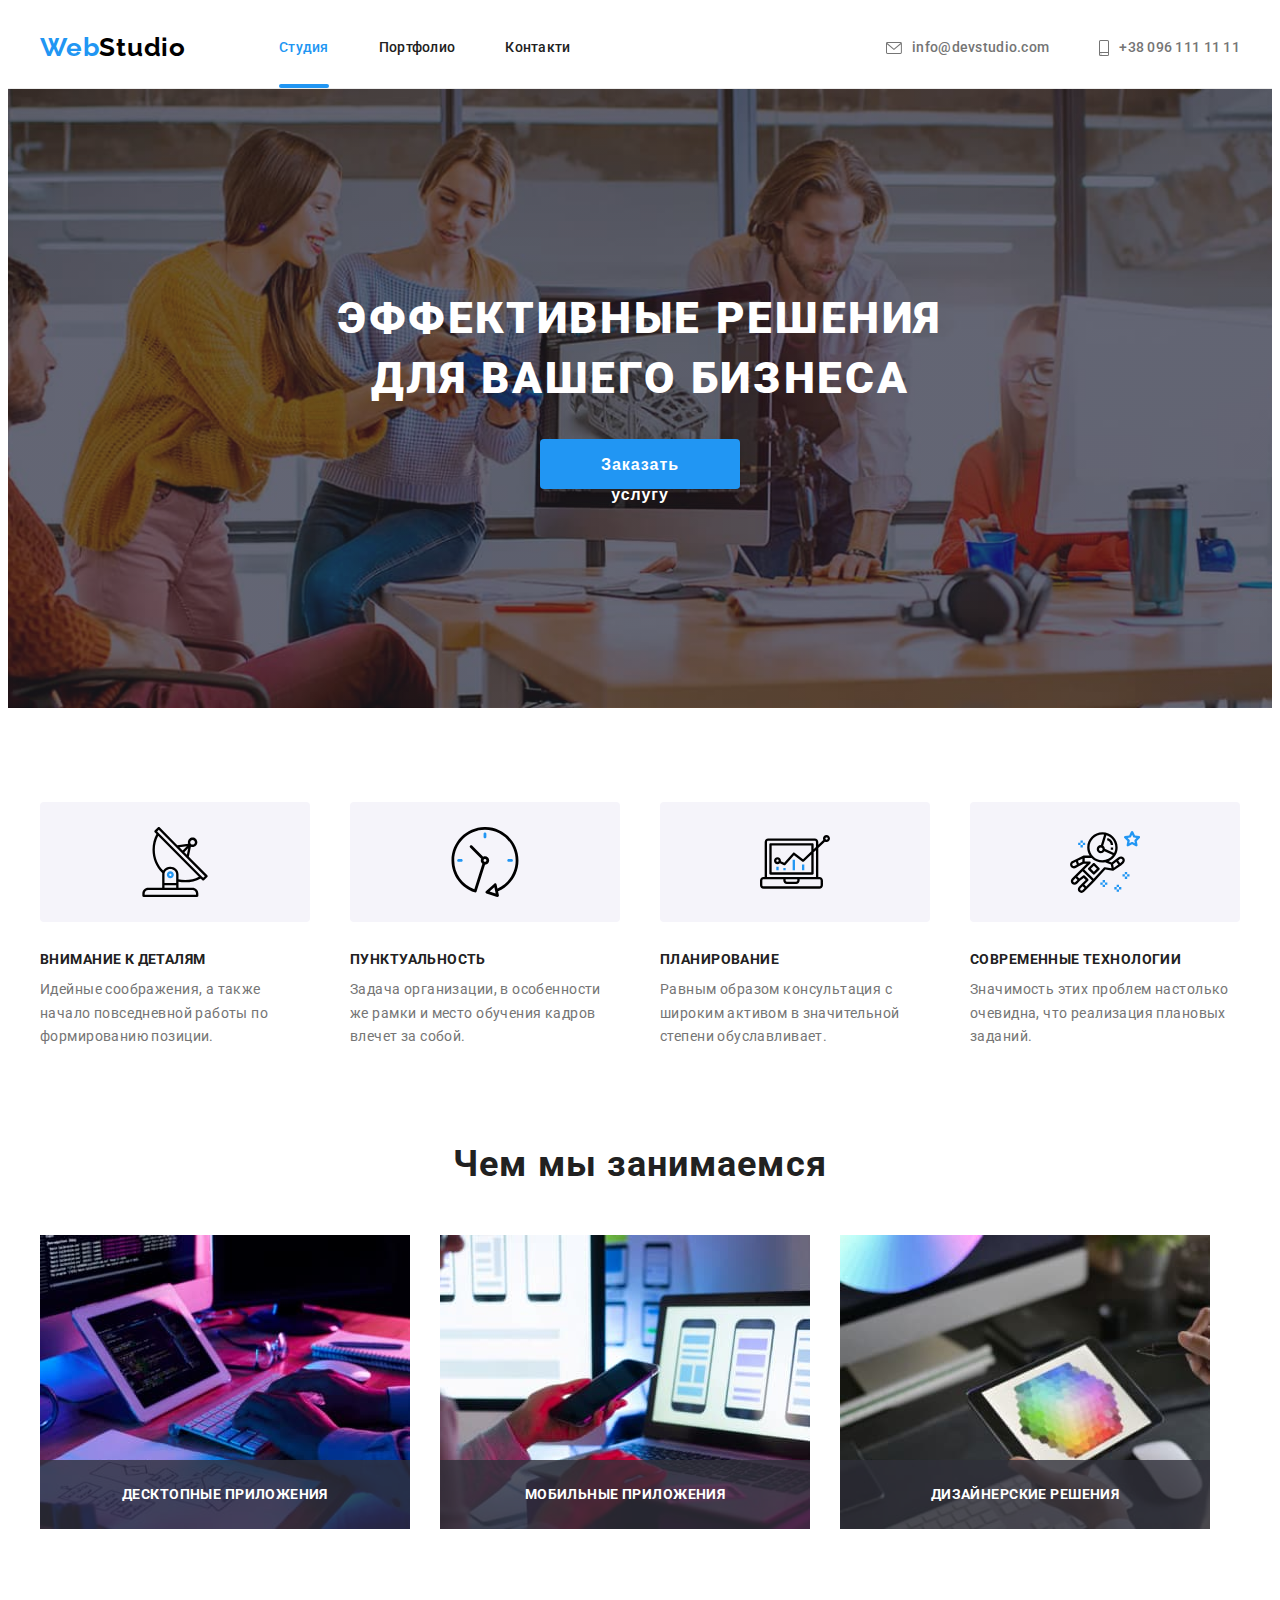
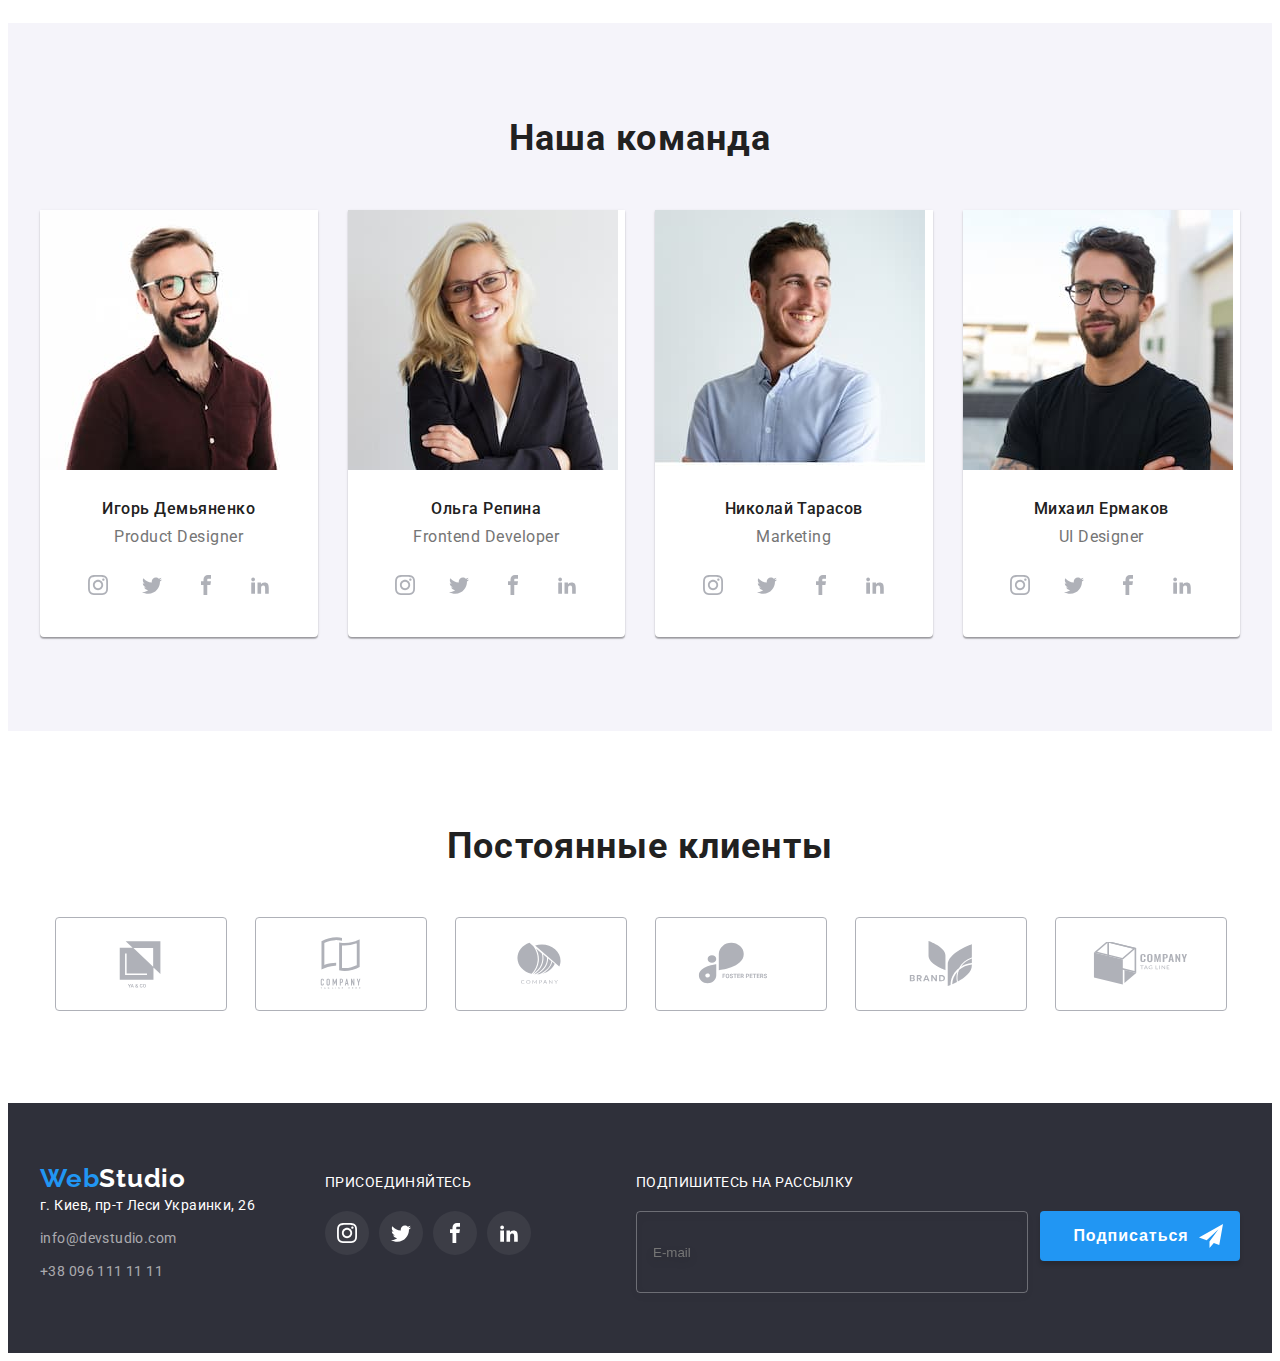
==== commit a39ce2a6: "Вносит правки по замечаниям" ====
--- a/index.html
+++ b/index.html
@@ -137,7 +137,8 @@
       <section class="hero-content">
         <div class="container">
           <h1 class="hero-content__title">
-            Эффективные решения для вашего бизнеса
+            Эффективные решения <br />
+            для вашего бизнеса
           </h1>
           <button type="button" class="btn" data-modal-open>
             Заказать услугу
@@ -200,7 +201,7 @@
         </div>
       </section>
 
-      <!------НАШИ РАБОТЫ-------->
+      <!----////-НАШИ РАБОТЫ-------->
 
       <section class="section section--no-padding-top section__employment">
         <div class="container">
@@ -668,7 +669,7 @@
                 required
                 minlength="5"
                 title=""
-                id="E-mail"
+                id="e-mail"
                 autocomplete="off"
               />
               <button type="submit" class="btn footer-btn-icon">
@@ -704,7 +705,7 @@
                 minlength="2"
                 title="Фамилия Имя"
                 id="user-name"
-                autofocus="on"
+                autofocus=""
               />
               <svg class="modal-icon" width="18" height="18">
                 <use href="./images/icons.svg#icon-name"></use>
@@ -733,7 +734,7 @@
             <label class="modal-lable" for="user-mail">Почта</label>
             <div class="modal-input-svg">
               <input
-                type="mail"
+                type="email"
                 class="modal-input"
                 name="user-mail"
                 placeholder=" "
--- a/css/main.min.css
+++ b/css/main.min.css
@@ -1,2 +1,2 @@
-:root{--primary-color-text: #757575;--color-accent: #2196f3;--color-title: #212121;--bgc-dark: #2f303a;--bgc-light: #f5f4fa;--bgc-wight: #ffffff;--backdown-tipical: 94px;--card-set-gap: 30px;--time-transition: 250ms;--backdown-small: 60px}.container{display:block;height:100%;padding-left:15px;padding-right:15px;margin-left:auto;margin-right:auto;outline:1px solid green}@media screen and (min-width: 480px){.container{max-width:480px}}@media screen and (min-width: 768px){.container{max-width:768px}}@media screen and (min-width: 1200px){.container{max-width:1200px}}.container__footer{text-align:center}@media screen and (min-width: 1200px){.container__footer{display:flex;align-items:baseline;justify-content:space-between;text-align:left}}.container__menu{display:flex;flex-direction:column;height:100%;justify-content:space-between}.section{padding-top:var(--backdown-small);padding-bottom:var(--backdown-small)}@media screen and (min-width: 1200px){.section{padding-top:var(--backdown-tipical);padding-bottom:var(--backdown-tipical)}}.section__title{font-weight:700;font-size:28px;line-height:33px;letter-spacing:0.03em;text-align:center;margin-bottom:30px;color:var(--color-title)}@media screen and (min-width: 1200px){.section__title{font-size:36px;line-height:1.17;margin-bottom:50px}}.section--other-bcg{background-color:#f5f4fa}.section__employment{display:none}@media screen and (min-width: 1200px){.section__employment{display:block}}h1,h2,h3,h4,li,p{margin:0}ul{margin:0;padding-left:0;list-style:none;text-decoration:none}a{text-decoration:none;display:inline-block}img{display:block;max-width:100%;height:auto}.section--no-padding-top{padding-top:0}body{font-family:"Roboto", sans-serif;color:var(--primary-color-text);font-size:14px;line-height:1.71;letter-spacing:0.03em}.visually-hidden{position:absolute;clip:rect(0 0 0 0);width:1px;height:1px;margin:-1px;border:0;padding:0}.is-hidden{opacity:0;pointer-events:none;visibility:hidden}.btn{background-color:var(--color-accent);border:1px solid transparent;font-weight:700;font-size:16px;line-height:1.87;letter-spacing:0.06em;min-width:200px;height:50px;box-shadow:0px 4px 4px rgba(0,0,0,0.15);border-radius:4px;padding:10px 34px;color:#ffffff;cursor:pointer;transition:background-color var(--time-transition) cubic-bezier(0.4, 0, 0.2, 1)}.btn:hover,.btn:focus{background-color:#188ce8}.footer-btn-icon{display:inline-flex;width:200px;align-items:center;justify-content:center;margin-left:12px;padding-right:13px;padding-left:29px}.btn-icon{margin-left:10px}.btn-close{position:absolute;top:8px;right:8px;cursor:pointer;display:flex;align-items:center;justify-content:center;margin:0;padding:0;fill:#000000;border:1px solid rgba(0,0,0,0.1);background-color:transparent;border-radius:50%;width:30px;height:30px}.btn-send{display:block;margin-right:auto;margin-left:auto}.button-list{display:flex;flex-wrap:wrap;row-gap:15px;column-gap:8px;margin-bottom:40px}@media screen and (min-width: 767px){.button-list{justify-content:center;margin-bottom:50px}}.button{font-family:"Roboto", sans-serif;font-weight:500;font-size:16px;line-height:1.63;letter-spacing:0.03em;border:1px solid transparent;border-radius:4px;min-width:73px;padding:6px 22px;background-color:#f5f4fa;cursor:pointer;transition:background-color var(--time-transition) cubic-bezier(0.4, 0, 0.2, 1),color var(--time-transition) cubic-bezier(0.4, 0, 0.2, 1),box-shadow var(--time-transition) cubic-bezier(0.4, 0, 0.2, 1)}.button:hover,.button:focus{background-color:#2196f3;color:#ffffff;box-shadow:0px 3px 1px rgba(0,0,0,0.1),0px 1px 2px rgba(0,0,0,0.08),0px 2px 2px rgba(0,0,0,0.12)}.btn-menu{top:10px;right:15px;display:block;align-items:center;justify-content:center;padding:0;margin-left:auto;border:none;background-color:transparent;cursor:pointer}@media screen and (min-width: 768px){.btn-menu{display:none}}.mob-menu__btn-close{position:absolute;margin-left:auto;top:10px;right:15px;cursor:pointer;display:block;align-items:flex-end;justify-content:center;padding:0;border:none;background-color:transparent}.mob-menu__btn-close:hover,.mob-menu__btn-close:focus{color:var(--color-accent);transition:color 700ms cubic-bezier(0.4, 0, 0.2, 1)}.no-scroll{overflow:hidden}.header{border-bottom:1px solid #ececec}@media screen and (min-width: 768px){.container__header{display:flex;align-items:center}}@media screen and (max-width: 767px){.site-nav{display:none}}@media screen and (min-width: 768px){.site-nav{display:flex;align-items:center;margin-left:88px}}.nav{display:flex;justify-content:space-between}@media screen and (min-width: 768px){.nav{margin-right:auto}}.site-nav__item:not(:last-child){margin-right:50px}.site-nav__link{font-weight:500;font-size:14px;line-height:1.2;letter-spacing:0.02em;color:var(--color-title);transition:color var(--time-transition) cubic-bezier(0.4, 0, 0.2, 1)}.site-nav__link:hover,.site-nav__link:focus{color:var(--color-accent)}.site-nav__link-current{color:var(--color-accent)}.site-nav__link-current{position:relative}.site-nav__link-current::after{position:absolute;display:block;content:"";width:100%;height:4px;background-color:var(--color-accent);border-radius:2px;left:0;bottom:-32px}@media screen and (max-width: 767px){.contacts{display:none}}@media screen and (min-width: 768px){.contacts{display:block;margin-left:auto}}@media screen and (min-width: 1200px){.contacts{display:flex}}@media screen and (min-width: 1200px){.contact__item:not(:last-child){margin-right:50px}}.contact__link{display:flex;align-items:center;font-weight:500;font-size:14px;line-height:1.14;letter-spacing:0.02em;color:var(--primary-color-text);transition:color var(--time-transition) cubic-bezier(0.4, 0, 0.2, 1)}.contact__link:hover,.contact__link:focus{color:var(--color-accent)}.contact__icon{display:flex;align-items:center;justify-content:center;fill:var(--primary-color-text);margin-right:10px;transition:fill var(--time-transition) cubic-bezier(0.4, 0, 0.2, 1)}.contact__link:hover .contact__icon,.contact__link:focus .contact__icon{fill:var(--color-accent)}.mob-menu{position:fixed;top:0;left:0;background-color:#ffffff;z-index:1;padding-top:48px;padding-bottom:48px;padding-left:40px;width:100vw;height:100vh}@media screen and (min-width: 768px){.mob-menu{display:none}}.mob-menu__site-nav--link{font-weight:500;font-size:40px;line-height:1.75;letter-spacing:0.02em;color:var(--color-title);transition:color var(--time-transition) cubic-bezier(0.4, 0, 0.2, 1)}.mob-menu__site-nav--link:hover,.mob-menu__site-nav--link:focus{color:var(--color-accent)}.mob-menu__site-nav--link-current{color:var(--color-accent)}.mob-menu__site-nav--item:not(:last-child){margin-bottom:32px}.mob-contacts{margin-left:auto;margin-right:auto}.mob-contact__link--tel{font-weight:500;font-size:30px;line-height:1.18;letter-spacing:0.02em;margin-bottom:32px;color:var(--color-accent);transition:color var(--time-transition) cubic-bezier(0.4, 0, 0.2, 1)}@media screen and (min-width: 480px){.mob-contact__link--tel{font-size:34px}}.mob-contact__link--tel:hover,.mob-contact__link--tel:focus{color:rgba(33,149,243,0.6)}.mob-contact__link--mail{font-weight:500;font-size:24px;line-height:1.17;letter-spacing:0.02em;color:var(--primary-color-text);margin-bottom:64px;transition:color var(--time-transition) cubic-bezier(0.4, 0, 0.2, 1)}.mob-contact__link--mail:hover,.mob-contact__link--mail:focus{color:var(--color-accent)}.mob__soc-list{display:flex;flex-wrap:wrap;color:var(--color-accent)}.mob__soc-list--item{padding:0 10px;border-right:1px solid rgba(33,33,33,0.2);height:22px}.mob__soc-list--link{color:var(--color-accent);font-weight:500;font-size:14px;line-height:1.22;letter-spacing:0.02em;transition:color var(--time-transition) cubic-bezier(0.4, 0, 0.2, 1),background-color var(--time-transition) cubic-bezier(0.4, 0, 0.2, 1)}@media screen and (min-width: 480px){.mob__soc-list--link{font-size:18px}}.logo{font-family:"Raleway";font-weight:700;font-size:26px;line-height:1.19;padding-top:24px;padding-bottom:25px;display:block;color:var(--color-accent)}.logo__darck{color:#000000}.logo__light{color:#ffffff}.logo__light--nopadding{padding:0px;margin-right:0}.hero-content{max-width:1600px;padding-top:118px;padding-bottom:118px;background-color:var(--bgc-dark);text-align:center;background-position:center;background-size:cover;background-repeat:no-repeat;margin-left:auto;margin-right:auto}@media screen and (max-width: 767px){.hero-content{background-image:linear-gradient(to right, rgba(47,48,58,0.4), rgba(47,48,58,0.4)),url("../images/hero-mob-img.jpg")}}@media screen and (max-width: 767px) and (min-device-pixel-ratio: 2), screen and (max-width: 767px) and (-webkit-min-device-pixel-ratio: 2), screen and (max-width: 767px) and (min-resolution: 192dpi), screen and (max-width: 767px) and (min-resolution: 2dppx){.hero-content{background-image:linear-gradient(to right, rgba(47,48,58,0.4), rgba(47,48,58,0.4)),url("../images/hero-mob-img-2x.jpg")}}@media screen and (min-width: 768px){.hero-content{background-image:linear-gradient(to right, rgba(47,48,58,0.4), rgba(47,48,58,0.4)),url("../images/hero-tab-img.jpg")}}@media screen and (min-width: 768px) and (min-device-pixel-ratio: 2), screen and (min-width: 768px) and (-webkit-min-device-pixel-ratio: 2), screen and (min-width: 768px) and (min-resolution: 192dpi), screen and (min-width: 768px) and (min-resolution: 2dppx){.hero-content{background-image:linear-gradient(to right, rgba(47,48,58,0.4), rgba(47,48,58,0.4)),url("../images/hero-tab-img@2x.jpg")}}@media screen and (min-width: 1200px){.hero-content{padding-top:200px;padding-bottom:200px;background-image:linear-gradient(to right, rgba(47,48,58,0.4), rgba(47,48,58,0.4)),url("../images/hero-desctop-img.jpg")}}@media screen and (min-width: 1200px) and (min-device-pixel-ratio: 2), screen and (min-width: 1200px) and (-webkit-min-device-pixel-ratio: 2), screen and (min-width: 1200px) and (min-resolution: 192dpi), screen and (min-width: 1200px) and (min-resolution: 2dppx){.hero-content{background-image:linear-gradient(to right, rgba(47,48,58,0.4), rgba(47,48,58,0.4)),url("../images/hero-desctop-img@2x.jpg")}}.hero-content__title{font-weight:900;font-size:26px;line-height:1.62;letter-spacing:0.06em;text-transform:uppercase;margin-left:auto;margin-right:auto;margin-bottom:30px;color:#ffffff}@media screen and (min-width: 1200px){.hero-content__title{font-size:44px;line-height:1.36;letter-spacing:0.06em}}.preference{padding-left:0;justify-content:space-between}@media screen and (min-width: 768px){.preference{display:flex;flex-wrap:wrap}}.preference__box{display:flex;align-items:center;justify-content:center;background-color:var(--bgc-light);height:120px;margin-bottom:30px;border-radius:4px}@media screen and (min-width: 480px){.preference__box{max-width:450px}}@media screen and (min-width: 768px){.preference__box{display:flex;flex-wrap:wrap;max-width:354px}}@media screen and (min-width: 1200px){.preference__box{max-width:270px}}.preference__title{font-weight:700;font-size:14px;line-height:1.14;text-transform:uppercase;margin-bottom:10px;color:var(--color-title)}@media screen and (max-width: 767px){.preference__title{text-align:center}}@media screen and (min-width: 480px){.preference__text{max-width:450px}}@media screen and (min-width: 768px){.preference__text{max-width:354px}}@media screen and (min-width: 1200px){.preference__text{max-width:270px}}.employment{display:flex;margin-right:-30px}.employment__item{position:relative;margin-right:30px}.employment__title{position:absolute;text-align:center;text-transform:uppercase;width:100%;font-weight:700;font-size:14px;line-height:1.14;text-align:center;letter-spacing:0.03em;padding-top:27px;padding-bottom:27px;background:rgba(47,48,58,0.8);bottom:0;left:0;color:#ffffff}@media screen and (min-width: 768px){.team{display:flex;flex-wrap:wrap;margin-right:-30px;margin-bottom:-30px}}.team__item{background-color:#ffffff;box-shadow:0px 1px 3px rgba(0,0,0,0.12),0px 1px 1px rgba(0,0,0,0.14),0px 2px 1px rgba(0,0,0,0.2);border-radius:0px 0px 4px 4px;width:100%}@media screen and (max-width: 1200px){.team__item{margin-bottom:30px}}@media screen and (min-width: 768px){.team__item{margin-right:30px;width:calc(100% / 2 - 30px)}}@media screen and (min-width: 1200px){.team__item{flex-basis:calc(100% / 4 - var(--card-set-gap))}}.team__box{padding-top:var(--card-set-gap);padding-bottom:var(--card-set-gap);padding-right:32px;padding-left:32px;text-align:center}.team__title{font-weight:500;font-size:16px;line-height:1.18;letter-spacing:0.03em;color:var(--color-title)}.team__text{font-size:16px;line-height:1.18;letter-spacing:0.03em;color:var(--primary-color-text);margin-top:10px}.clients{display:flex;flex-wrap:wrap;justify-content:center;margin-right:-30px;margin-bottom:-30px}.client__item{height:92px;margin-right:30px;margin-bottom:30px}@media screen and (min-width: 480px){.client__item{width:calc((100% - 60px) / 2)}}@media screen and (min-width: 768px){.client__item{width:calc(100% / 3 - 30px)}}@media screen and (min-width: 1200px){.client__item{width:170px;margin-bottom:0px}.client__item:not(:last-child){margin-right:30px}}.client__link{display:flex;align-items:center;justify-content:center;border:1px solid #afb1b8;border-radius:4px;fill:#afb1b8;width:100%;height:100%;transition:fill var(--time-transition) cubic-bezier(0.4, 0, 0.2, 1),border-color var(--time-transition) cubic-bezier(0.4, 0, 0.2, 1)}.client__link:hover,.client__link:focus{fill:var(--color-accent);border-color:var(--color-accent)}.soc-list{display:flex;justify-content:center;margin-top:16px}.soc-list__item+.soc-list__item{margin-left:10px}.soc-list__link{display:flex;align-items:center;justify-content:center;width:44px;height:44px;border-radius:50%;color:#afb1b8;transition:color var(--time-transition) cubic-bezier(0.4, 0, 0.2, 1),background-color var(--time-transition) cubic-bezier(0.4, 0, 0.2, 1)}.soc-list__link:hover,.soc-list__link:focus{color:#ffffff;background-color:var(--color-accent)}.soc-list__icon{fill:currentColor}@media screen and (max-width: 767px){.soc-tumb{margin-bottom:60px}}@media screen and (min-width: 1200px){.soc-tumb{margin-left:70px}}.footer{background-color:var(--bgc-dark);padding-top:60px;padding-bottom:60px}.footer__text{line-height:1.14;letter-spacing:0.03em;text-transform:uppercase;color:#ffffff;margin-bottom:20px}@media screen and (min-width: 768px){.footer--flax{display:flex;justify-content:space-around;align-items:baseline;margin-bottom:60px}}@media screen and (min-width: 1200px){.footer--flax{margin-bottom:0;padding:0}}@media screen and (max-width: 767px){.footer-soc{margin-bottom:60px}}.soc-list-footer{display:flex;justify-content:center;margin-top:20px}.soc-list-footer__link{display:flex;align-items:center;justify-content:center;width:44px;height:44px;border-radius:50%;background-color:#ffffff10;color:#ffffff;transition:background-color var(--time-transition) cubic-bezier(0.4, 0, 0.2, 1)}.soc-list-footer__link:hover,.soc-list-footer__link:focus{background-color:var(--color-accent)}.soc-list-footer__item:not(:last-child){margin-right:10px}.soc-list-footer__icon{fill:currentColor}.address{font-style:normal}.address-list__link--map{color:#ffffff;transition:color var(--time-transition) cubic-bezier(0.4, 0, 0.2, 1)}.address-list__link--map:hover{color:rgba(255,255,255,0.6)}.address-list__item{margin-bottom:9px}.address-list__item:last-child{margin-bottom:0}.address-list__link{color:rgba(255,255,255,0.6);transition:color var(--time-transition) cubic-bezier(0.4, 0, 0.2, 1)}.address-list__link:hover,.address-list__link:focus{color:#ffffff}.backdrop{position:fixed;width:100%;height:100%;top:0;left:0;background-color:rgba(0,0,0,0.1);box-shadow:0px 1px 3px rgba(0,0,0,0.12),0px 1px 1px rgba(0,0,0,0.14),0px 2px 1px rgba(0,0,0,0.2);border-radius:4px;transition:transform var(--time-transition),opacity var(--time-transition),visibility var(--time-transition)}@media screen and (max-width: 767px){.backdrop{padding:94px 15px;overflow-y:scroll}}.backdrop.is-hidden .modal{transform:scale(0.5) rotate(290deg) translate(120%, -130%)}.modal{position:relative;padding:15px;border-radius:4px;background-color:#ffffff;box-shadow:0px 1px 3px rgba(0,0,0,0.12),0px 1px 1px rgba(0,0,0,0.14),0px 2px 1px rgba(0,0,0,0.2)}@media screen and (min-width: 480px){.modal{position:absolute;top:50%;left:50%;transform:translate(-50%, -50%) scale(1) rotate(0);width:450px;padding:40px}}@media screen and (min-width: 1200px){.modal{width:528px;transition:transform var(--time-transition)}}.modal-form{display:block;align-items:center;justify-content:center}.modal-title{font-weight:700;font-size:20px;line-height:1.15;text-align:center;letter-spacing:0.03em;color:#212121;text-align:center;margin-bottom:14px}.modal-field:nth-child(-n+3){margin-bottom:10px}.modal-field.textarea{margin-bottom:20px}.modal-check{margin-bottom:30px}.modal-lable{position:relative;display:block;margin-bottom:4px;font-weight:400;font-size:12px;line-height:1.17;letter-spacing:0.01em}.modal-input-svg{position:relative}.modal-input{width:100%;height:40px;border:1px solid rgba(33,33,33,0.2);border-radius:4px;padding-left:42px;outline:none}.modal-input::placeholder{color:var(--primary-color-text)}.modal-input:hover,.modal-input:focus{border-color:var(--color-accent);transition:border-color var(--time-transition) cubic-bezier(0.4, 0, 0.2, 1)}.modal-icon{position:absolute;left:12px;top:50%;pointer-events:none;fill:var(--color-title);transform:translateY(-50%);transition:fill var(--time-transition) cubic-bezier(0.4, 0, 0.2, 1)}.modal-input:hover+.modal-icon,.modal-input:focus+.modal-icon{fill:var(--color-accent);transition:fill var(--time-transition) cubic-bezier(0.4, 0, 0.2, 1)}.modal-area{display:block;width:100%;height:120px;border:1px solid rgba(33,33,33,0.2);border-radius:4px;padding:12px 16px;resize:none;outline:none}.modal-area:hover,.modal-area:focus{border-color:var(--color-accent);transition:border-color var(--time-transition) cubic-bezier(0.4, 0, 0.2, 1)}.input-check{-webkit-appearance:none;-moz-appearance:none;appearance:none;position:absolute}.modal-field .modal-link{color:var(--color-accent);text-decoration:underline}.checkbox{margin-bottom:30px}.check-text{cursor:pointer;justify-content:center;align-items:center;font-size:12px;line-height:1.17;letter-spacing:0.03em}@media screen and (min-width: 480px){.check-text{display:flex}}@media screen and (min-width: 1200px){.check-text{font-size:14px;line-height:1.71;letter-spacing:0.03em}}.check-text span{display:flex;align-items:center;justify-content:center}.checkbox-svg{border:1px solid var(--color-title);border-radius:2px;margin-right:7px;fill:transparent}.input-check:checked+.checkbox-svg{background-color:var(--color-accent);border:none;fill:#ffffff}.gallery{padding:0;margin:0;list-style:none}@media screen and (min-width: 768px){.gallery{display:flex;flex-wrap:wrap}}.gallery-title{font-weight:700;font-size:18px;line-height:2;letter-spacing:0.06em;color:var(--color-title)}.gallery-item{font-size:16px;line-height:1.88;margin-top:4px;color:var(--primary-color-text)}.gallery>.card-item{display:flex;flex-direction:column;margin-right:var(--card-set-gap);margin-top:var(--card-set-gap)}@media screen and (min-width: 768px){.gallery>.card-item{flex-basis:calc(100% / 2 - var(--card-set-gap))}}@media screen and (min-width: 1200px){.gallery>.card-item{flex-basis:calc(100% / 3 - var(--card-set-gap))}}.card-link{display:block}.card-link:hover,.card-link:focus{box-shadow:0px 1px 1px rgba(0,0,0,0.12),0px 4px 4px rgba(0,0,0,0.06),1px 4px 6px rgba(0,0,0,0.16)}.card-text{position:relative;flex-grow:1;padding-top:20px;padding-right:24px;padding-bottom:20px;padding-left:24px;border:1px solid #eeeeee}.card-thumb{position:relative;overflow:hidden}.card-thumb-title{position:absolute;padding:63px 24px;top:0;left:0;width:100%;height:100%;font-weight:400;font-size:18px;line-height:1.56;background-color:rgba(33,150,243,0.9);letter-spacing:0.03em;color:#ffffff;transform:translateY(100%);transition:transform var(--time-transition) cubic-bezier(0.4, 0, 0.2, 1)}.card-link:hover .card-thumb-title,.card-link:focus .card-thumb-title{transform:translateY(0)}@media screen and (min-width: 1200px){.footer-sub-input{margin-left:93px}}.footer-field{margin-top:20px}@media screen and (min-width: 1199px){.footer-field{display:flex}}.footer-input{display:block;width:100%;height:50px;padding:15px 16px;border:1px solid rgba(255,255,255,0.3);filter:drop-shadow(0px 4px 4px rgba(0,0,0,0.15));border-radius:4px;background-color:transparent;outline:none;color:rgba(255,255,255,0.6)}@media screen and (max-width: 1199px){.footer-input{margin-bottom:20px}}@media screen and (min-width: 768px){.footer-input{display:block;max-width:450px;margin-left:auto;margin-right:auto}}@media screen and (min-width: 1200px){.footer-input{display:inline-block;margin:0;width:358px}}
+:root{--primary-color-text: #757575;--color-accent: #2196f3;--color-title: #212121;--bgc-dark: #2f303a;--bgc-light: #f5f4fa;--bgc-wight: #ffffff;--backdown-tipical: 94px;--card-set-gap: 30px;--time-transition: 250ms;--backdown-small: 60px}.container{display:block;height:100%;padding-left:15px;padding-right:15px;margin-left:auto;margin-right:auto}@media screen and (min-width: 480px){.container{max-width:480px}}@media screen and (min-width: 768px){.container{max-width:768px}}@media screen and (min-width: 1200px){.container{max-width:1200px}}.container__footer{text-align:center}@media screen and (min-width: 1200px){.container__footer{display:flex;align-items:baseline;justify-content:space-between;text-align:left}}.container__menu{display:flex;flex-direction:column;height:100%;justify-content:space-between}.section{padding-top:var(--backdown-small);padding-bottom:var(--backdown-small)}@media screen and (min-width: 1200px){.section{padding-top:var(--backdown-tipical);padding-bottom:var(--backdown-tipical)}}.section__title{font-weight:700;font-size:28px;line-height:33px;letter-spacing:0.03em;text-align:center;margin-bottom:30px;color:var(--color-title)}@media screen and (min-width: 1200px){.section__title{font-size:36px;line-height:1.17;margin-bottom:50px}}.section--other-bcg{background-color:#f5f4fa}.section__employment{display:none}@media screen and (min-width: 1200px){.section__employment{display:block}}h1,h2,h3,h4,li,p{margin:0}ul{margin:0;padding-left:0;list-style:none;text-decoration:none}a{text-decoration:none;display:inline-block}img{display:block;max-width:100%;height:auto}.section--no-padding-top{padding-top:0}body{font-family:"Roboto", sans-serif;color:var(--primary-color-text);font-size:14px;line-height:1.71;letter-spacing:0.03em}.visually-hidden{position:absolute;clip:rect(0 0 0 0);width:1px;height:1px;margin:-1px;border:0;padding:0}.is-hidden{opacity:0;pointer-events:none;visibility:hidden}.btn{background-color:var(--color-accent);border:1px solid transparent;font-weight:700;font-size:16px;line-height:1.88;letter-spacing:0.06em;width:200px;height:50px;box-shadow:0px 4px 4px rgba(0,0,0,0.15);border-radius:4px;padding:10px 30px;color:#ffffff;cursor:pointer;transition:background-color var(--time-transition) cubic-bezier(0.4, 0, 0.2, 1)}.btn:hover,.btn:focus{background-color:#188ce8}.footer-btn-icon{display:inline-flex;width:200px;align-items:center;justify-content:center;margin-left:12px;padding-right:13px;padding-left:29px}.btn-icon{margin-left:10px}.btn-close{position:absolute;top:8px;right:8px;cursor:pointer;display:flex;align-items:center;justify-content:center;margin:0;padding:0;fill:#000000;border:1px solid rgba(0,0,0,0.1);background-color:transparent;border-radius:50%;width:30px;height:30px}.btn-send{display:block;margin-right:auto;margin-left:auto}.button-list{display:flex;flex-wrap:wrap;row-gap:15px;column-gap:8px;margin-bottom:40px}@media screen and (min-width: 767px){.button-list{justify-content:center;margin-bottom:30px}}@media screen and (min-width: 1200px){.button-list{margin-bottom:50px}}.button{font-family:"Roboto", sans-serif;font-weight:500;font-size:16px;line-height:1.63;letter-spacing:0.03em;border:1px solid transparent;border-radius:4px;min-width:73px;padding:6px 22px;background-color:#f5f4fa;cursor:pointer;transition:background-color var(--time-transition) cubic-bezier(0.4, 0, 0.2, 1),color var(--time-transition) cubic-bezier(0.4, 0, 0.2, 1),box-shadow var(--time-transition) cubic-bezier(0.4, 0, 0.2, 1)}.button:hover,.button:focus{background-color:#2196f3;color:#ffffff;box-shadow:0px 3px 1px rgba(0,0,0,0.1),0px 1px 2px rgba(0,0,0,0.08),0px 2px 2px rgba(0,0,0,0.12)}.btn-menu{top:10px;right:15px;display:block;align-items:center;justify-content:center;padding:0;margin-left:auto;border:none;background-color:transparent;cursor:pointer}@media screen and (min-width: 768px){.btn-menu{display:none}}.mob-menu__btn-close{position:absolute;margin-left:auto;top:10px;right:15px;cursor:pointer;display:block;align-items:flex-end;justify-content:center;padding:0;border:none;background-color:transparent}.mob-menu__btn-close:hover,.mob-menu__btn-close:focus{color:var(--color-accent);transition:color 700ms cubic-bezier(0.4, 0, 0.2, 1)}.no-scroll{overflow:hidden}.header{border-bottom:1px solid #ececec}@media screen and (min-width: 768px){.container__header{display:flex;align-items:center}}@media screen and (max-width: 767px){.site-nav{display:none}}@media screen and (min-width: 768px){.site-nav{display:flex;align-items:center}}.nav{display:flex;justify-content:space-between}.site-nav__item:not(:last-child){margin-right:50px}.site-nav__link{font-weight:500;font-size:14px;line-height:1.2;letter-spacing:0.02em;color:var(--color-title);transition:color var(--time-transition) cubic-bezier(0.4, 0, 0.2, 1)}.site-nav__link:hover,.site-nav__link:focus{color:var(--color-accent)}.site-nav__link-current{color:var(--color-accent)}.site-nav__link-current{position:relative}.site-nav__link-current::after{position:absolute;display:block;content:"";width:100%;height:4px;background-color:var(--color-accent);border-radius:2px;left:0;bottom:-32px}@media screen and (max-width: 767px){.contacts{display:none}}@media screen and (min-width: 768px){.contacts{display:block;margin-left:auto}}@media screen and (min-width: 1200px){.contacts{display:flex}}@media screen and (max-width: 1199px){.contact__item:not(:last-child){margin-bottom:10px}}@media screen and (min-width: 1200px){.contact__item:not(:last-child){margin-right:50px}}.contact__link{display:flex;align-items:center;font-weight:500;font-size:14px;line-height:1.14;letter-spacing:0.02em;color:var(--primary-color-text);transition:color var(--time-transition) cubic-bezier(0.4, 0, 0.2, 1)}.contact__link:hover,.contact__link:focus{color:var(--color-accent)}.contact__icon{display:flex;align-items:center;justify-content:center;fill:var(--primary-color-text);margin-right:10px;transition:fill var(--time-transition) cubic-bezier(0.4, 0, 0.2, 1)}.contact__link:hover .contact__icon,.contact__link:focus .contact__icon{fill:var(--color-accent)}.mob-menu{position:fixed;top:0;left:0;background-color:#ffffff;z-index:1;padding-top:48px;padding-bottom:48px;padding-left:40px;width:100vw;height:100vh}@media screen and (min-width: 768px){.mob-menu{display:none}}.mob-menu__site-nav--link{font-weight:500;font-size:40px;line-height:1.75;letter-spacing:0.02em;color:var(--color-title);transition:color var(--time-transition) cubic-bezier(0.4, 0, 0.2, 1)}.mob-menu__site-nav--link:hover,.mob-menu__site-nav--link:focus{color:var(--color-accent)}.mob-menu__site-nav--link-current{color:var(--color-accent)}.mob-menu__site-nav--item:not(:last-child){margin-bottom:32px}.mob-contacts{margin-left:auto;margin-right:auto}.mob-contact__link--tel{font-weight:500;font-size:30px;line-height:1.18;letter-spacing:0.02em;margin-bottom:32px;color:var(--color-accent);transition:color var(--time-transition) cubic-bezier(0.4, 0, 0.2, 1)}@media screen and (min-width: 480px){.mob-contact__link--tel{font-size:34px}}.mob-contact__link--tel:hover,.mob-contact__link--tel:focus{color:rgba(33,149,243,0.6)}.mob-contact__link--mail{font-weight:500;font-size:24px;line-height:1.17;letter-spacing:0.02em;color:var(--primary-color-text);margin-bottom:64px;transition:color var(--time-transition) cubic-bezier(0.4, 0, 0.2, 1)}.mob-contact__link--mail:hover,.mob-contact__link--mail:focus{color:var(--color-accent)}.mob__soc-list{display:flex;flex-wrap:wrap;color:var(--color-accent)}.mob__soc-list--item{padding:0 10px;border-right:1px solid rgba(33,33,33,0.2);height:22px}.mob__soc-list--link{color:var(--color-accent);font-weight:500;font-size:14px;line-height:1.22;letter-spacing:0.02em;transition:color var(--time-transition) cubic-bezier(0.4, 0, 0.2, 1),background-color var(--time-transition) cubic-bezier(0.4, 0, 0.2, 1)}@media screen and (min-width: 480px){.mob__soc-list--link{font-size:18px}}.logo{display:block;font-family:"Raleway";font-weight:700;font-size:24px;line-height:1.17;padding-top:16px;padding-bottom:16px;color:var(--color-accent)}@media screen and (min-width: 768px){.logo{padding-top:26px;padding-bottom:26px;margin-right:88px}}@media screen and (min-width: 1200px){.logo{padding-top:24px;padding-bottom:25px;margin-right:93px;font-size:26px;line-height:1.19;letter-spacing:0.03em}}.logo__darck{color:#000000}.logo__light{color:#ffffff}.logo__light--nopadding{padding:0px;margin-right:0}.hero-content{max-width:1600px;padding-top:118px;padding-bottom:118px;background-color:var(--bgc-dark);text-align:center;background-position:center;background-size:cover;background-repeat:no-repeat;margin-left:auto;margin-right:auto}@media screen and (max-width: 767px){.hero-content{background-image:linear-gradient(to right, rgba(47,48,58,0.4), rgba(47,48,58,0.4)),url("../images/hero-mob-img.jpg")}}@media screen and (max-width: 767px) and (min-device-pixel-ratio: 2), screen and (max-width: 767px) and (-webkit-min-device-pixel-ratio: 2), screen and (max-width: 767px) and (min-resolution: 192dpi), screen and (max-width: 767px) and (min-resolution: 2dppx){.hero-content{background-image:linear-gradient(to right, rgba(47,48,58,0.4), rgba(47,48,58,0.4)),url("../images/hero-mob-img-2x.jpg")}}@media screen and (min-width: 768px){.hero-content{background-image:linear-gradient(to right, rgba(47,48,58,0.4), rgba(47,48,58,0.4)),url("../images/hero-tab-img.jpg")}}@media screen and (min-width: 768px) and (min-device-pixel-ratio: 2), screen and (min-width: 768px) and (-webkit-min-device-pixel-ratio: 2), screen and (min-width: 768px) and (min-resolution: 192dpi), screen and (min-width: 768px) and (min-resolution: 2dppx){.hero-content{background-image:linear-gradient(to right, rgba(47,48,58,0.4), rgba(47,48,58,0.4)),url("../images/hero-tab-img@2x.jpg")}}@media screen and (min-width: 1200px){.hero-content{padding-top:200px;padding-bottom:200px;background-image:linear-gradient(to right, rgba(47,48,58,0.4), rgba(47,48,58,0.4)),url("../images/hero-desc-img.jpg")}}@media screen and (min-width: 1200px) and (min-device-pixel-ratio: 2), screen and (min-width: 1200px) and (-webkit-min-device-pixel-ratio: 2), screen and (min-width: 1200px) and (min-resolution: 192dpi), screen and (min-width: 1200px) and (min-resolution: 2dppx){.hero-content{background-image:linear-gradient(to right, rgba(47,48,58,0.4), rgba(47,48,58,0.4)),url("../images/hero-desc-img@2x.jpg")}}.hero-content__title{font-weight:900;font-size:26px;line-height:1.62;letter-spacing:0.06em;text-transform:uppercase;margin-left:auto;margin-right:auto;margin-bottom:30px;color:#ffffff}@media screen and (min-width: 1200px){.hero-content__title{font-size:44px;line-height:1.36;letter-spacing:0.06em}}.preference{padding-left:0;justify-content:space-between}@media screen and (min-width: 768px){.preference{display:flex;flex-wrap:wrap}}@media screen and (min-width: 768px) and (max-width: 1199px){.preference{margin-bottom:-30px;margin-right:-30px}}.preference__box{display:flex;align-items:center;justify-content:center;background-color:var(--bgc-light);height:120px;margin-bottom:30px;border-radius:4px}@media screen and (min-width: 480px){.preference__box{max-width:450px}}@media screen and (min-width: 768px){.preference__box{display:flex;flex-wrap:wrap;max-width:354px}}@media screen and (min-width: 1200px){.preference__box{max-width:270px}}.preference__title{font-weight:700;font-size:14px;line-height:1.14;text-transform:uppercase;margin-bottom:10px;text-align:center;color:var(--color-title)}@media screen and (min-width: 768px){.preference__title{text-align:left}}@media screen and (min-width: 768px) and (max-width: 1199px){.preference__item{margin-bottom:30px;margin-right:30px}}@media screen and (max-width: 767px){.preference__item:not(:last-child){margin-bottom:30px}}@media screen and (min-width: 480px){.preference__text{max-width:450px}}@media screen and (min-width: 768px){.preference__text{max-width:354px}}@media screen and (min-width: 1200px){.preference__text{max-width:270px}}.employment{display:flex;margin-right:-30px}.employment__item{position:relative;margin-right:30px}.employment__title{position:absolute;text-align:center;text-transform:uppercase;width:100%;font-weight:700;font-size:14px;line-height:1.14;text-align:center;letter-spacing:0.03em;padding-top:27px;padding-bottom:27px;background:rgba(47,48,58,0.8);bottom:0;left:0;color:#ffffff}@media screen and (min-width: 768px){.team{display:flex;flex-wrap:wrap;margin-right:-30px;margin-bottom:-30px}}@media screen and (min-width: 1200px){.team{margin-bottom:0}}.team__item{background-color:#ffffff;box-shadow:0px 1px 3px rgba(0,0,0,0.12),0px 1px 1px rgba(0,0,0,0.14),0px 2px 1px rgba(0,0,0,0.2);border-radius:0px 0px 4px 4px;width:100%}@media screen and (max-width: 767px){.team__item:not(:last-child){margin-bottom:30px}}@media screen and (min-width: 768px) and (max-width: 1199px){.team__item{margin-right:30px;margin-bottom:30px;width:calc((100% - 60px) / 2)}}@media screen and (min-width: 1200px){.team__item{flex-basis:calc((100% - 120px) / 4);margin-right:30px}}.team__box{padding-top:var(--card-set-gap);padding-bottom:var(--card-set-gap);padding-right:32px;padding-left:32px;text-align:center}.team__title{font-weight:500;font-size:16px;line-height:1.18;letter-spacing:0.03em;color:var(--color-title)}.team__text{font-size:16px;line-height:1.18;letter-spacing:0.03em;color:var(--primary-color-text);margin-top:10px}.clients{display:flex;flex-wrap:wrap;justify-content:center;margin-right:-30px}@media screen and (max-width: 1199px){.clients{margin-bottom:-30px}}.client__item{height:92px;margin-right:30px;margin-bottom:30px}@media screen and (min-width: 480px){.client__item{width:calc((100% - 60px) / 2)}}@media screen and (min-width: 768px){.client__item{width:calc(100% / 3 - 30px)}}@media screen and (min-width: 1200px){.client__item{width:170px;margin-bottom:0px}.client__item:not(:last-child){margin-right:30px}}.client__link{display:flex;align-items:center;justify-content:center;border:1px solid #afb1b8;border-radius:4px;fill:#afb1b8;width:100%;height:100%;transition:fill var(--time-transition) cubic-bezier(0.4, 0, 0.2, 1),border-color var(--time-transition) cubic-bezier(0.4, 0, 0.2, 1)}.client__link:hover,.client__link:focus{fill:var(--color-accent);border-color:var(--color-accent)}.soc-list{display:flex;justify-content:center;margin-top:16px}.soc-list__item+.soc-list__item{margin-left:10px}.soc-list__link{display:flex;align-items:center;justify-content:center;width:44px;height:44px;border-radius:50%;color:#afb1b8;transition:color var(--time-transition) cubic-bezier(0.4, 0, 0.2, 1),background-color var(--time-transition) cubic-bezier(0.4, 0, 0.2, 1)}.soc-list__link:hover,.soc-list__link:focus{color:#ffffff;background-color:var(--color-accent)}.soc-list__icon{fill:currentColor}@media screen and (min-width: 1200px){.soc-tumb{margin-left:70px}}.footer{background-color:var(--bgc-dark);padding-top:60px;padding-bottom:60px}.footer__text{line-height:1.14;letter-spacing:0.03em;text-transform:uppercase;color:#ffffff;margin-bottom:20px}@media screen and (max-width: 1199px){.footer--flax{margin-bottom:60px}}@media screen and (min-width: 768px){.footer--flax{display:flex;justify-content:space-around;align-items:baseline}}@media screen and (min-width: 1200px){.footer--flax{margin-bottom:0;padding:0}}@media screen and (max-width: 767px){.footer-soc{margin-bottom:60px}}.soc-list-footer{display:flex;justify-content:center;margin-top:20px}.soc-list-footer__link{display:flex;align-items:center;justify-content:center;width:44px;height:44px;border-radius:50%;background-color:#ffffff10;color:#ffffff;transition:background-color var(--time-transition) cubic-bezier(0.4, 0, 0.2, 1)}.soc-list-footer__link:hover,.soc-list-footer__link:focus{background-color:var(--color-accent)}.soc-list-footer__item:not(:last-child){margin-right:10px}.soc-list-footer__icon{fill:currentColor}.address{font-style:normal}.address-list__link--map{color:#ffffff;transition:color var(--time-transition) cubic-bezier(0.4, 0, 0.2, 1)}.address-list__link--map:hover{color:rgba(255,255,255,0.6)}.address-list__item{margin-bottom:9px}.address-list__item:last-child{margin-bottom:0}.address-list__link{color:rgba(255,255,255,0.6);transition:color var(--time-transition) cubic-bezier(0.4, 0, 0.2, 1)}.address-list__link:hover,.address-list__link:focus{color:#ffffff}.backdrop{position:fixed;width:100%;height:100%;top:0;left:0;background-color:rgba(0,0,0,0.1);box-shadow:0px 1px 3px rgba(0,0,0,0.12),0px 1px 1px rgba(0,0,0,0.14),0px 2px 1px rgba(0,0,0,0.2);border-radius:4px;transition:transform var(--time-transition),opacity var(--time-transition),visibility var(--time-transition)}@media screen and (max-width: 767px){.backdrop{padding:94px 15px;overflow-y:scroll}}.backdrop.is-hidden .modal{transform:scale(0.5) rotate(290deg) translate(120%, -130%)}.modal{position:relative;padding:15px;border-radius:4px;background-color:#ffffff;box-shadow:0px 1px 3px rgba(0,0,0,0.12),0px 1px 1px rgba(0,0,0,0.14),0px 2px 1px rgba(0,0,0,0.2)}@media screen and (min-width: 480px){.modal{position:absolute;top:50%;left:50%;transform:translate(-50%, -50%) scale(1) rotate(0);width:450px;padding:40px}}@media screen and (min-width: 1200px){.modal{width:528px;transition:transform var(--time-transition)}}.modal-form{display:block;align-items:center;justify-content:center}.modal-title{font-weight:700;font-size:20px;line-height:1.15;text-align:center;letter-spacing:0.03em;color:#212121;text-align:center;margin-bottom:14px}.modal-field:nth-child(-n+3){margin-bottom:10px}.modal-field.textarea{margin-bottom:20px}.modal-check{margin-bottom:30px}.modal-lable{position:relative;display:block;margin-bottom:4px;font-weight:400;font-size:12px;line-height:1.17;letter-spacing:0.01em}.modal-input-svg{position:relative}.modal-input{width:100%;height:40px;border:1px solid rgba(33,33,33,0.2);border-radius:4px;padding-left:42px;outline:none}.modal-input::placeholder{color:var(--primary-color-text)}.modal-input:hover,.modal-input:focus{border-color:var(--color-accent);transition:border-color var(--time-transition) cubic-bezier(0.4, 0, 0.2, 1)}.modal-icon{position:absolute;left:12px;top:50%;pointer-events:none;fill:var(--color-title);transform:translateY(-50%);transition:fill var(--time-transition) cubic-bezier(0.4, 0, 0.2, 1)}.modal-input:hover+.modal-icon,.modal-input:focus+.modal-icon{fill:var(--color-accent);transition:fill var(--time-transition) cubic-bezier(0.4, 0, 0.2, 1)}.modal-area{display:block;width:100%;height:120px;border:1px solid rgba(33,33,33,0.2);border-radius:4px;padding:12px 16px;resize:none;outline:none}.modal-area:hover,.modal-area:focus{border-color:var(--color-accent);transition:border-color var(--time-transition) cubic-bezier(0.4, 0, 0.2, 1)}.input-check{-webkit-appearance:none;-moz-appearance:none;appearance:none;position:absolute}.modal-field .modal-link{color:var(--color-accent);text-decoration:underline}.checkbox{margin-bottom:30px}.check-text{cursor:pointer;justify-content:center;align-items:center;font-size:12px;line-height:1.17;letter-spacing:0.03em}@media screen and (min-width: 480px){.check-text{display:flex}}@media screen and (min-width: 1200px){.check-text{font-size:14px;line-height:1.71;letter-spacing:0.03em}}.check-text span{display:flex;align-items:center;justify-content:center}.checkbox-svg{border:1px solid var(--color-title);border-radius:2px;margin-right:7px;fill:transparent}.input-check:checked+.checkbox-svg{background-color:var(--color-accent);border:none;fill:#ffffff}.gallery{padding:0;margin:0;list-style:none}@media screen and (min-width: 768px){.gallery{display:flex;flex-wrap:wrap;margin-top:calc(-1 * var(--card-set-gap));margin-right:calc(-1 * var(--card-set-gap))}}.gallery-title{font-weight:700;font-size:18px;line-height:2;letter-spacing:0.06em;color:var(--color-title)}.gallery-item{font-size:16px;line-height:1.88;margin-top:4px;color:var(--primary-color-text)}.gallery>.card-item{display:flex;flex-direction:column}@media screen and (max-width: 767px){.gallery>.card-item:not(:last-child){margin-bottom:30px}}@media screen and (min-width: 768px){.gallery>.card-item{margin-right:var(--card-set-gap);margin-top:var(--card-set-gap);flex-basis:calc(100% / 2 - var(--card-set-gap))}}@media screen and (min-width: 1200px){.gallery>.card-item{flex-basis:calc(100% / 3 - var(--card-set-gap))}}.card-link{display:block}.card-link:hover,.card-link:focus{box-shadow:0px 1px 1px rgba(0,0,0,0.12),0px 4px 4px rgba(0,0,0,0.06),1px 4px 6px rgba(0,0,0,0.16)}.card-text{position:relative;flex-grow:1;padding-top:20px;padding-right:24px;padding-bottom:20px;padding-left:24px;border:1px solid #eeeeee}.card-thumb{position:relative;overflow:hidden}.card-thumb-title{position:absolute;padding:63px 24px;top:0;left:0;width:100%;height:100%;font-weight:400;font-size:18px;line-height:1.56;background-color:rgba(33,150,243,0.9);letter-spacing:0.03em;color:#ffffff;transform:translateY(100%);transition:transform var(--time-transition) cubic-bezier(0.4, 0, 0.2, 1)}.card-link:hover .card-thumb-title,.card-link:focus .card-thumb-title{transform:translateY(0)}@media screen and (min-width: 1200px){.footer-sub-input{margin-left:93px}}.footer-field{margin-top:20px}@media screen and (min-width: 1199px){.footer-field{display:flex}}.footer-input{display:block;width:100%;height:50px;padding:15px 16px;border:1px solid rgba(255,255,255,0.3);filter:drop-shadow(0px 4px 4px rgba(0,0,0,0.15));border-radius:4px;background-color:transparent;outline:none;color:rgba(255,255,255,0.6)}@media screen and (max-width: 1199px){.footer-input{margin-bottom:20px}}@media screen and (min-width: 768px){.footer-input{display:block;max-width:450px;margin-left:auto;margin-right:auto}}@media screen and (min-width: 1200px){.footer-input{display:inline-block;margin:0;width:358px}}
 /*# sourceMappingURL=main.min.css.map */